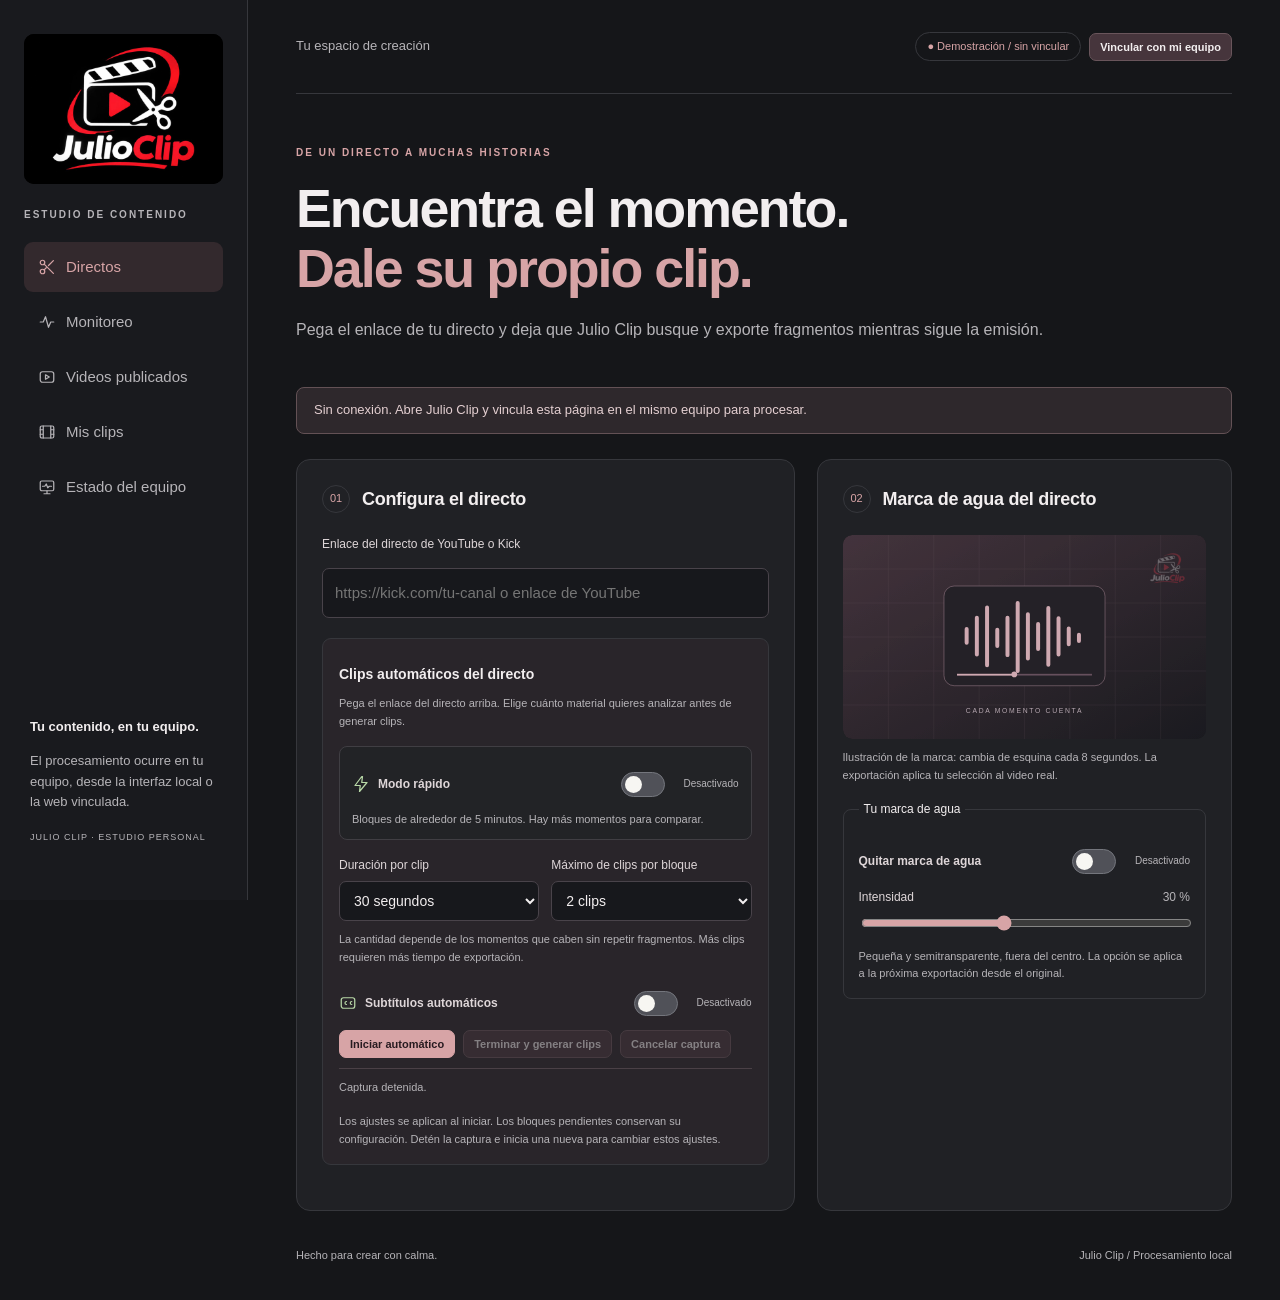
==== app/web/index.html @ f42c1d80 "Actualiza subtítulos animados, galería 9:16 y seguimiento estable · 2026.11.14" ====
<!doctype html>
<html lang="es"><head><meta charset="utf-8"><meta name="viewport" content="width=device-width,initial-scale=1"><title>Julio Clip · Tu directo, sus mejores momentos</title><link rel="icon" href="logo-julio.jpg" type="image/jpeg"><link rel="stylesheet" href="style.css"><script src="app.js" defer></script></head>
<body><aside><a class="brand" href="#estudio"><img src="logo-julio.jpg" width="166" height="148" alt="Julio Clip"></a><p class="eyebrow">ESTUDIO DE CONTENIDO</p><nav><a id="nav-estudio" class="active" aria-current="page" href="#estudio"><svg class="ui-icon" viewBox="0 0 24 24" aria-hidden="true" focusable="false"><circle cx="6" cy="6" r="3"/><circle cx="6" cy="18" r="3"/><path d="m8.2 8.2 12.3 12.3M14 10l6.5-6.5M8.2 15.8 11 13"/></svg>Directos</a>
<a id="nav-monitoreo" href="#monitoreo"><svg class="ui-icon" viewBox="0 0 24 24" aria-hidden="true" focusable="false"><path d="M3 12h4l3-7 4 14 3-7h4"/></svg>Monitoreo</a>
<a id="nav-publicados" href="#publicados"><svg class="ui-icon" viewBox="0 0 24 24" aria-hidden="true" focusable="false"><rect x="3" y="5" width="18" height="14" rx="3"/><path d="m10 9 5 3-5 3Z"/></svg>Videos publicados</a>
<a id="nav-resultados" href="#resultados"><svg class="ui-icon" viewBox="0 0 24 24" aria-hidden="true" focusable="false"><rect x="3" y="4" width="18" height="16" rx="2"/><path d="M7 4v16M17 4v16M3 9h4m10 0h4M3 15h4m10 0h4"/></svg>Mis clips</a><a id="nav-diagnostico" href="#diagnostico"><svg class="ui-icon" viewBox="0 0 24 24" aria-hidden="true" focusable="false"><rect x="3" y="4" width="18" height="13" rx="2"/><path d="M8 21h8m-4-4v4M6 11h3l2-3 2 5 2-2h3"/></svg>Estado del equipo</a></nav><div class="aside-note"><b>Tu contenido, en tu equipo.</b><p>El procesamiento ocurre en tu equipo, desde la interfaz local o la web vinculada.</p><small id="edition-label">JULIO CLIP · ESTUDIO PERSONAL</small></div></aside>
<main id="estudio"><header><span>Tu espacio de creación</span><div class="connection-actions"><span id="license-badge" class="badge" hidden></span><span id="connection" class="badge">Comprobando modo…</span><button id="link">Vincular con mi equipo</button><button id="unlink" hidden>Desconectar</button></div></header>
<p id="license-renewal" class="notice" hidden><span id="license-renewal-text"></span> <a id="license-reminder-link" target="_blank" rel="noopener noreferrer">Renovar por WhatsApp</a></p>
<section id="license-panel" class="panel" aria-labelledby="license-heading" hidden>
  <h2 id="license-heading">Licencia de Julio Clip</h2>
  <p id="license-message"></p>
  <a id="license-whatsapp" class="download" target="_blank" rel="noopener noreferrer" hidden>Renovar por WhatsApp</a>
  <p id="license-price" class="hint"></p>
  <form id="license-form">
    <label for="license-code">Código de activación<input id="license-code" type="text" maxlength="64" required autocomplete="off" spellcheck="false"></label>
    <button id="license-activate" class="primary" type="submit">Activar licencia</button>
    <p id="license-feedback" class="hint" role="status"></p>
  </form>
</section>
<section id="live-intro" class="intro"><p class="eyebrow">DE UN DIRECTO A MUCHAS HISTORIAS</p><h1>Encuentra el momento.<br><em>Dale su propio clip.</em></h1><p>Pega el enlace de tu directo y deja que Julio Clip busque y exporte fragmentos mientras sigue la emisión.</p></section>
<section id="publicados" class="intro published-intro" hidden>
  <p class="eyebrow">YOUTUBE · TIKTOK</p>
  <h1>Recorta un video <em>ya publicado.</em></h1>
  <p>Importa un video, analiza su imagen y sonido y exporta el momento que elijas.</p>
</section>
<div id="notice" class="notice" role="status">Comprobando el entorno…</div>
<p id="public-limits" class="notice" hidden>Edición pública · Hasta dos clips de 30 segundos por cada 24 horas. La marca de agua se puede usar en uno de ellos.</p>
<section id="monitoreo" class="monitor" hidden>
  <div class="monitor-header">
    <div><p class="eyebrow">SEGUIMIENTO DEL DIRECTO</p><h1>Monitoreo en tiempo real</h1>
    <p id="monitor-state" class="hint" role="status">Inicia un directo para ver el progreso de la sesión.</p></div>
    <div class="connection-actions"><a class="download" href="#resultados">Ver Mis clips</a><button id="monitor-finish" class="primary" disabled>Terminar y generar clips</button><button id="monitor-stop" disabled>Cancelar captura</button></div>
  </div>
  <section id="monitor-preview" class="panel" aria-labelledby="monitor-preview-heading" hidden>
    <h2 id="monitor-preview-heading">Vista del directo</h2>
    <div id="monitor-player"></div>
    <p class="hint">El reproductor de YouTube sigue la señal pública. Su retraso puede diferir del de la captura. <a id="monitor-youtube" target="_blank" rel="noopener noreferrer">Abrir en YouTube</a></p>
  </section>
  <div class="monitor-stages" aria-label="Etapas del directo">
    <div id="stage-recording" class="stage"><span>01</span><div><h3>Grabando</h3><p id="stage-recording-detail">En espera</p></div></div>
    <div id="stage-transcribing" class="stage"><span>02</span><div><h3>Transcribiendo</h3><p id="stage-transcribing-detail">En espera</p></div></div>
    <div id="stage-searching" class="stage"><span>03</span><div><h3>Buscando momentos destacados</h3><p id="stage-searching-detail">En espera</p></div></div>
    <div id="stage-exporting" class="stage"><span>04</span><div><h3>Creando clips</h3><p id="stage-exporting-detail">En espera</p></div></div>
  </div>
  <dl class="monitor-metrics">
    <div><dt>Tiempo total grabado</dt><dd id="metric-recorded">00:00:00</dd></div>
    <div><dt>Fragmentos revisados</dt><dd id="metric-reviewed">0</dd></div>
    <div><dt>Momentos destacados</dt><dd id="metric-highlights">0</dd></div>
    <div><dt>Candidatos descartados</dt><dd id="metric-rejected">0</dd></div>
    <div><dt>Clips generados</dt><dd id="metric-generated">0</dd></div>
    <div><dt>Clips en cola</dt><dd id="metric-queued">0</dd></div>
  </dl>
  <div class="panel monitor-decisions"><h2>Clips listos de esta sesión</h2><ul id="monitor-clips"><li>Aún no hay clips listos.</li></ul></div>
  <div class="panel monitor-decisions"><h2>Decisiones recientes</h2><p class="hint">El interés se estima a partir de imagen, audio y narración. El contador agrupa candidatos parecidos del mismo bloque.</p><ul id="monitor-rejections"><li>Aquí aparecerán los motivos de descarte.</li></ul></div>
</section>
<div id="creation-view">
<section class="workspace">
<div id="live-workspace" class="panel">
  <div class="section-title"><span class="step">01</span><h2>Configura el directo</h2></div>
  <label for="youtube" id="live-url-label">Enlace del directo de YouTube o Kick</label>
  <input id="youtube" type="url" placeholder="https://kick.com/tu-canal o enlace de YouTube">
<section class="live-controls" aria-labelledby="live-title">
  <h3 id="live-title">Clips automáticos del directo</h3>
  <p class="hint">Pega el enlace del directo arriba. Elige cuánto material quieres analizar antes de generar clips.</p>
  <div class="capture-mode">
    <label class="toggle-option" for="live-fast"><span class="toggle-label"><svg class="ui-icon" viewBox="0 0 24 24" aria-hidden="true" focusable="false"><path d="m13 2-9 12h7l-1 8 10-12h-7l1-8Z"/></svg>Modo rápido</span><input id="live-fast" type="checkbox" role="switch" aria-describedby="live-mode-hint"><span class="toggle-track" aria-hidden="true"></span><span class="toggle-state" aria-hidden="true"><span class="toggle-on">Activado</span><span class="toggle-off">Desactivado</span></span></label>
    <p id="live-mode-hint" class="hint">Bloques de alrededor de 5 minutos. Hay más momentos para comparar.</p>
  </div>
  <div class="live-settings">
    <label for="clip-duration">Duración por clip
      <select id="clip-duration">
        <option value="20">20 segundos</option>
        <option value="30" selected>30 segundos</option>
        <option value="40">40 segundos</option>
        <option value="50">50 segundos</option>
        <option value="60">1 minuto</option>
      </select>
    </label>
    <label for="clips-per-block">Máximo de clips por bloque
      <select id="clips-per-block">
        <option value="1">1 clip</option>
        <option value="2" selected>2 clips</option>
        <option value="3">3 clips</option>
        <option value="4">4 clips</option>
        <option value="5">5 clips</option>
        <option value="6">6 clips</option>
        <option value="7">7 clips</option>
        <option value="8">8 clips</option>
        <option value="9">9 clips</option>
        <option value="10">10 clips</option>
      </select>
    </label>
  </div>
  <p class="hint">La cantidad depende de los momentos que caben sin repetir fragmentos. Más clips requieren más tiempo de exportación.</p>
  <label id="live-profile-wrap" for="live-profile" hidden>Qué momentos buscar
    <select id="live-profile"><option value="auto">Automático</option><option value="sports">Deportes / béisbol</option><option value="conversation">Conversación</option></select>
    <span class="hint">En Deportes / béisbol se prioriza la acción en el campo y se transcribe alrededor de las posibles jugadas.</span>
  </label>
  <label id="live-format-wrap" for="live-format" hidden>Formato del clip
    <select id="live-format"><option value="original">Original</option><option value="vertical">Vertical 9:16</option><option value="square">Cuadrado 1:1</option></select>
  </label>
  <section id="kick-settings" class="kick-settings" hidden>
    <label class="toggle-option" for="kick-split"><span class="toggle-label">Pantalla dividida · Kick</span><input id="kick-split" type="checkbox" role="switch"><span class="toggle-track" aria-hidden="true"></span><span class="toggle-state" aria-hidden="true"><span class="toggle-on">Activada</span><span class="toggle-off">Desactivada</span></span></label>
    <div id="kick-crop-settings" hidden>
      <p class="hint">Salida vertical. Cámara arriba y gameplay abajo. Ajusta las dos zonas al tamaño del vídeo.</p>
      <div class="connection-actions">
        <button id="kick-preview">Ver fotograma del directo</button>
        <label for="kick-region">Zona que estás ajustando
          <select id="kick-region"><option value="camera">Cámara · arriba</option><option value="game">Gameplay · abajo</option></select>
        </label>
      </div>
      <p id="kick-preview-status" class="hint" role="status">La cámara empieza en la esquina inferior derecha. El recorte de gameplay evita esa zona y puedes ajustarlo.</p>
      <div id="kick-frame" class="kick-frame" hidden>
        <img id="kick-image" alt="Fotograma del directo. Puedes arrastrar sobre él para encuadrar una zona.">
        <div id="kick-camera-box" class="kick-box kick-camera-box" aria-hidden="true">Cámara</div>
        <div id="kick-game-box" class="kick-box kick-game-box" aria-hidden="true">Gameplay</div>
      </div>
      <div class="kick-coordinates">
        <label for="kick-x">Desde izquierda (%)<input id="kick-x" type="number" min="0" max="95" step="1" value="72"></label>
        <label for="kick-y">Desde arriba (%)<input id="kick-y" type="number" min="0" max="95" step="1" value="68"></label>
        <label for="kick-w">Ancho (%)<input id="kick-w" type="number" min="5" max="100" step="1" value="28"></label>
        <label for="kick-h">Alto (%)<input id="kick-h" type="number" min="5" max="100" step="1" value="32"></label>
      </div>
    </div>
  </section>
  <label class="toggle-option" for="live-subtitles"><span class="toggle-label"><svg class="ui-icon" viewBox="0 0 24 24" aria-hidden="true" focusable="false"><rect x="3" y="5" width="18" height="14" rx="3"/><path d="M10 10a2 2 0 1 0 0 4m7-4a2 2 0 1 0 0 4"/></svg>Subtítulos automáticos</span><input id="live-subtitles" type="checkbox" role="switch"><span class="toggle-track" aria-hidden="true"></span><span class="toggle-state" aria-hidden="true"><span class="toggle-on">Activado</span><span class="toggle-off">Desactivado</span></span></label>
  <label id="live-burn-wrap" class="check-row" hidden><input id="live-burn" type="checkbox" checked> Dejar subtítulos visibles en el MP4</label>
  <div class="connection-actions"><button id="live-start" class="primary">Iniciar automático</button><button id="live-finish" disabled>Terminar y generar clips</button><button id="live-stop" disabled>Cancelar captura</button></div>
  <p id="live-state" aria-live="polite" class="hint">Captura detenida.</p><p id="live-activity" class="hint" hidden></p>
  <p class="hint">Los ajustes se aplican al iniciar. Los bloques pendientes conservan su configuración. Detén la captura e inicia una nueva para cambiar estos ajustes.</p>
</section></div>
<div id="published-workspace" class="panel" hidden>
  <div class="section-title"><span class="step">01</span><h2>Importa un video</h2></div>
  <label for="published-url">Enlace de YouTube o TikTok</label>
  <div class="url-row"><input id="published-url" type="url" placeholder="Pega el enlace del video"><button id="load">Importar video</button></div>
  <p class="hint">Videos individuales accesibles de hasta 2 GB. También puedes importar un directo de YouTube que ya terminó.</p>
  <label id="published-profile-wrap" for="published-profile" hidden>Qué momentos buscar
    <select id="published-profile"><option value="auto">Automático</option><option value="sports">Deportes / béisbol</option><option value="conversation">Conversación</option></select>
  </label>
  <label id="published-format-wrap" for="published-format" hidden>Formato del clip al exportar
    <select id="published-format"><option value="original">Original</option><option value="vertical">Vertical 9:16</option><option value="square">Cuadrado 1:1</option></select>
    <span class="hint">Vertical y cuadrado conservan el plano completo, salvo si activas el seguimiento.</span>
  </label>
  <div class="divider"><span>o desde tu computadora</span></div><label class="file-zone" for="video"><span class="upload-icon"><svg class="ui-icon" viewBox="0 0 24 24" aria-hidden="true" focusable="false"><path d="M12 16V4m-4 4 4-4 4 4M4 16v4h16v-4"/></svg></span><strong>Seleccionar un video</strong><span>MP4, MOV o MKV · máximo 2 GB</span><input id="video" type="file" accept="video/*,.mkv"></label><p id="filename" class="source-summary">Todavía no has importado un video.</p>
  <div class="job-panel">
    <h3>Progreso del video publicado</h3>
    <p id="published-status" class="hint" role="status">Esperando actividad del equipo.</p>
    <progress id="published-progress" aria-label="Progreso de la etapa actual" max="100" hidden></progress>
    <p id="published-eta" class="hint" hidden></p>
    <button id="published-cancel" hidden>Cancelar operación</button>
  </div>
  <div class="connection-actions"><button id="clear-source">Retirar copia importada</button><button id="analyze" class="primary">Buscar momentos destacados</button></div>
  <p class="hint">Puedes trabajar con un video publicado mientras se graba el directo.</p>
</div>
<div class="panel preview"><div class="section-title"><span class="step">02</span><h2 id="options-title">Marca de agua del directo</h2></div><div class="watermark-demo" aria-label="Ilustración del recorrido de la marca de agua, no es una previsualización del video"><img class="poster" src="poster.svg" alt="Ilustración de una línea de tiempo de video"><span id="design-title-preview" class="style-title" hidden></span><img class="moving-mark" src="logo-julio.jpg" alt=""></div><p class="hint">Ilustración de la marca: cambia de esquina cada 8 segundos. La exportación aplica tu selección al video real.</p><div id="published-times" hidden><p class="hint">Introduce los tiempos en segundos desde el inicio del video.</p><div class="times"><label for="start">Inicio (segundos)<input id="start" type="number" min="0" step="0.1" value="0"></label><label for="end">Final (segundos)<input id="end" type="number" min="0.1" step="0.1" value="30"></label></div></div><fieldset class="watermark-options"><legend>Tu marca de agua</legend><label class="toggle-option" for="remove-watermark"><span class="toggle-label">Quitar marca de agua</span><input id="remove-watermark" type="checkbox" role="switch"><span class="toggle-track" aria-hidden="true"></span><span class="toggle-state" aria-hidden="true"><span class="toggle-on">Activado</span><span class="toggle-off">Desactivado</span></span></label><label for="watermark-opacity">Intensidad <output id="opacity-value">30 %</output><input id="watermark-opacity" type="range" min="15" max="50" step="5" value="30"></label><p class="hint">Pequeña y semitransparente, fuera del centro. La opción se aplica a la próxima exportación desde el original.</p></fieldset>
<details id="design-options" class="export-options" hidden>
  <summary>Encuadre y título</summary>
  <label id="design-face-wrap" class="toggle-option face-option" for="design-face" hidden><span class="toggle-label"><svg class="ui-icon" viewBox="0 0 24 24" aria-hidden="true"><path d="M8 3H3v5m13-5h5v5M3 16v5h5m13-5v5h-5"/><circle cx="12" cy="11" r="4"/><path d="M8 17q4-3 8 0"/></svg>Seguir la cara</span><input id="design-face" type="checkbox" role="switch" aria-describedby="design-face-hint"><span class="toggle-track" aria-hidden="true"></span><span class="toggle-state" aria-hidden="true"><span class="toggle-on">Activado</span><span class="toggle-off">Desactivado</span></span></label>
  <p id="design-face-hint" class="hint" hidden>Para Shorts y TikTok. El encuadre sigue a la cara en formato vertical.</p>
  <fieldset id="design-title-tools" class="title-tools" hidden>
    <legend>Título en el video</legend>
    <label for="design-title">Texto<input id="design-title" type="text" maxlength="64" placeholder="Escribe tu título"></label>
    <div class="title-grid">
      <label for="design-color">Color<input id="design-color" type="color" value="#ffffff"></label>
      <label for="design-position">Posición<select id="design-position"><option value="top">Arriba</option><option value="center">Centro</option><option value="bottom">Abajo</option></select></label>
      <label for="design-size">Tamaño<select id="design-size"><option value="small">Pequeño</option><option value="medium" selected>Mediano</option><option value="large">Grande</option></select></label>
      <label for="design-style">Fondo<select id="design-style"><option value="plate">Caja oscura</option><option value="outline">Contorno</option></select></label>
      <label for="design-duration">En pantalla<select id="design-duration"><option value="intro">Primeros 3 s</option><option value="full">Todo el clip</option></select></label>
    </div>
  </fieldset>
</details>
<fieldset id="caption-tools" class="title-tools" hidden>
  <legend>Estilo de subtítulos</legend>
  <div id="caption-catalog" class="caption-catalog" role="group" aria-label="Estilos de subtítulos"></div>
  <div id="caption-demo" class="caption-demo" aria-label="Ejemplo de estilo"></div>
  <p class="hint">Ejemplo visual. La exportación usa los tiempos de la voz; si faltan tiempos por palabra, los estima dentro de cada frase.</p>
  <div class="title-grid">
    <label for="caption-color">Color<input id="caption-color" type="color" value="#ffffff"></label>
    <label for="caption-size">Tamaño<select id="caption-size"><option value="small">Pequeño</option><option value="medium" selected>Mediano</option><option value="large">Grande</option></select></label>
    <label for="caption-position">Posición<select id="caption-position"><option value="bottom">Abajo</option><option value="center">Centro</option><option value="top">Arriba</option></select></label>
    <label for="caption-accent">Resaltado<input id="caption-accent" type="color" value="#a8e986"></label>
    <label for="caption-font">Tipografía<select id="caption-font"><option value="barlow">Condensada</option><option value="sans">Arial</option><option value="serif">Georgia</option></select></label>
    <label for="caption-outline">Contorno<select id="caption-outline"><option value="0">Sin contorno</option><option value="2" selected>Normal</option><option value="4">Grueso</option></select></label>
    <label for="caption-shadow">Sombra<select id="caption-shadow"><option value="0">Sin sombra</option><option value="1" selected>Suave</option><option value="3">Marcada</option></select></label>
  </div>
  <label class="check-row"><input id="caption-animations" type="checkbox" checked> Animaciones y resaltado de palabras</label>
</fieldset>
<div id="published-export" hidden><label class="toggle-option" for="export-subtitles"><span class="toggle-label"><svg class="ui-icon" viewBox="0 0 24 24" aria-hidden="true" focusable="false"><rect x="3" y="5" width="18" height="14" rx="3"/><path d="M10 10a2 2 0 1 0 0 4m7-4a2 2 0 1 0 0 4"/></svg>Subtítulos automáticos</span><input id="export-subtitles" type="checkbox" role="switch"><span class="toggle-track" aria-hidden="true"></span><span class="toggle-state" aria-hidden="true"><span class="toggle-on">Activado</span><span class="toggle-off">Desactivado</span></span></label><label id="export-burn-wrap" class="check-row" hidden><input id="export-burn" type="checkbox" checked> Dejar subtítulos visibles en el MP4</label><button id="export" class="primary wide">Exportar clip MP4 →</button><p class="hint">Hasta 1 minuto por clip. Elige Original para mantener la proporción del vídeo.</p></div></div></section>
<section id="published-suggestions" class="panel suggestions" hidden><div class="section-title"><span class="step">03</span><h2>Momentos sugeridos</h2></div><div id="suggestions" class="empty">Importa un video y busca momentos destacados.</div></section></div>
<section id="resultados" class="panel" hidden><div class="section-title"><h2>Tus clips</h2><span class="badge">MP4 · H.264</span></div><div id="clips" class="empty">Los clips exportados aparecerán aquí para descargarlos.</div>
<div id="clip-editor" class="clip-editor" aria-labelledby="editor-heading" hidden>
  <div class="editor-header">
    <div><h3 id="editor-heading" tabindex="-1">Editor de clips</h3><p id="editor-name" class="hint"></p></div>
    <button id="editor-close">Cerrar</button>
  </div>
  <div class="editor-layout">
    <div class="editor-player">
      <div class="editor-screen"><video id="editor-video" controls playsinline preload="metadata" aria-label="Vista previa del clip original"></video><span id="editor-title-preview" class="style-title" hidden></span></div>
      <p class="hint">Mueve el reproductor a donde quieras marcar un corte. Los tiempos corresponden al clip original.</p>
    </div>
    <fieldset id="editor-fields" class="editor-fields" aria-label="Tiempos de edición" disabled>
      <div class="editor-times">
        <div><label for="editor-start">Conservar desde (s)<input id="editor-start" type="number" min="0" step="0.001"></label><button id="editor-start-now">Usar posición actual</button></div>
        <div><label for="editor-end">Conservar hasta (s)<input id="editor-end" type="number" min="0" step="0.001"></label><button id="editor-end-now">Usar posición actual</button></div>
      </div>
      <div id="editor-cuts"></div>
      <p class="hint">Añade un tramo para quitar una parte de la selección. Puedes quitar hasta ocho tramos.</p>
      <button id="editor-add-cut">+ Añadir tramo para quitar</button>
      <fieldset id="editor-design" class="title-tools" hidden>
        <legend>Encuadre y título de la copia</legend>
        <label for="editor-format">Formato<select id="editor-format"><option value="original">Original</option><option value="vertical">Vertical 9:16</option><option value="square">Cuadrado 1:1</option></select></label>
        <label id="editor-face-wrap" class="toggle-option face-option" for="editor-face" hidden><span class="toggle-label">Seguir la cara</span><input id="editor-face" type="checkbox" role="switch"><span class="toggle-track" aria-hidden="true"></span><span class="toggle-state" aria-hidden="true"><span class="toggle-on">Activado</span><span class="toggle-off">Desactivado</span></span></label>
        <div id="editor-title-tools" hidden>
          <label for="editor-title">Título nuevo en el video<input id="editor-title" type="text" maxlength="64" placeholder="Escribe tu título"></label>
          <div class="title-grid">
            <label for="editor-color">Color<input id="editor-color" type="color" value="#ffffff"></label>
            <label for="editor-position">Posición<select id="editor-position"><option value="top">Arriba</option><option value="center">Centro</option><option value="bottom">Abajo</option></select></label>
            <label for="editor-size">Tamaño<select id="editor-size"><option value="small">Pequeño</option><option value="medium" selected>Mediano</option><option value="large">Grande</option></select></label>
            <label for="editor-style">Fondo<select id="editor-style"><option value="plate">Caja oscura</option><option value="outline">Contorno</option></select></label>
            <label for="editor-duration">En pantalla<select id="editor-duration"><option value="intro">Primeros 3 s</option><option value="full">Todo el clip</option></select></label>
          </div>
        </div>
      </fieldset>
      <label class="toggle-option" for="editor-subtitles"><span class="toggle-label"><svg class="ui-icon" viewBox="0 0 24 24" aria-hidden="true" focusable="false"><rect x="3" y="5" width="18" height="14" rx="3"/><path d="M10 10a2 2 0 1 0 0 4m7-4a2 2 0 1 0 0 4"/></svg>Subtítulos en la copia</span><input id="editor-subtitles" type="checkbox" role="switch"><span class="toggle-track" aria-hidden="true"></span><span class="toggle-state" aria-hidden="true"><span class="toggle-on">Activado</span><span class="toggle-off">Desactivado</span></span></label>
      <label id="editor-burn-wrap" class="check-row" hidden><input id="editor-burn" type="checkbox" checked> Dejar subtítulos visibles en el MP4</label>
      <fieldset id="edit-caption-tools" class="title-tools" hidden>
        <legend>Estilo de subtítulos</legend>
        <div id="edit-caption-catalog" class="caption-catalog" role="group" aria-label="Estilos de subtítulos en la copia"></div>
        <div id="edit-caption-demo" class="caption-demo" aria-label="Ejemplo de estilo"></div>
        <p class="hint">Ejemplo visual. Los cambios se aplican al guardar la copia MP4.</p>
        <div class="title-grid">
          <label for="edit-caption-color">Color<input id="edit-caption-color" type="color" value="#ffffff"></label>
          <label for="edit-caption-size">Tamaño<select id="edit-caption-size"><option value="small">Pequeño</option><option value="medium" selected>Mediano</option><option value="large">Grande</option></select></label>
          <label for="edit-caption-position">Posición<select id="edit-caption-position"><option value="bottom">Abajo</option><option value="center">Centro</option><option value="top">Arriba</option></select></label>
          <label for="edit-caption-accent">Resaltado<input id="edit-caption-accent" type="color" value="#a8e986"></label>
          <label for="edit-caption-font">Tipografía<select id="edit-caption-font"><option value="barlow">Condensada</option><option value="sans">Arial</option><option value="serif">Georgia</option></select></label>
          <label for="edit-caption-outline">Contorno<select id="edit-caption-outline"><option value="0">Sin contorno</option><option value="2" selected>Normal</option><option value="4">Grueso</option></select></label>
          <label for="edit-caption-shadow">Sombra<select id="edit-caption-shadow"><option value="0">Sin sombra</option><option value="1" selected>Suave</option><option value="3">Marcada</option></select></label>
        </div>
        <label class="check-row"><input id="edit-caption-animations" type="checkbox" checked> Animaciones y resaltado de palabras</label>
      </fieldset>
      <details id="caption-corrections-wrap" hidden><summary>Corregir palabras</summary><p class="hint">Los tiempos de cada frase se conservan. Si cambias el número de palabras, su reparto dentro de la frase se estima de nuevo. Vacía una frase para omitirla en la copia.</p><div id="caption-corrections" class="caption-corrections"></div></details>
      <p id="editor-captions-hint" class="hint">Si el clip tiene subtítulos, puedes verlos aquí. Si necesita generarlos, Julio Clip analizará el audio al guardar.</p>
      <output id="editor-length" class="editor-output"></output>
      <button id="editor-save" class="primary" disabled>Guardar copia MP4</button>
      <p class="hint">La copia admite hasta un minuto. El clip original se conserva en la biblioteca.</p>
    </fieldset>
  </div>
  <p id="editor-status" role="status"></p>
  <button id="editor-copy" hidden>Abrir la copia</button>
</div>
</section>
<section id="library-storage" class="panel" hidden><h2>Espacio y papelera</h2><p id="storage-state" class="hint">El diagnóstico requiere conexión.</p><div class="times"><label for="quota">Límite de archivos (GB)<input id="quota" type="number" min="2" max="1000" value="10"></label><label for="max-clips">Clips activos máximos<input id="max-clips" type="number" min="1" max="500" value="50"></label></div><button id="save-storage">Guardar límites</button><p class="hint">Los clips antiguos pasan a la papelera al superar el máximo. La papelera también ocupa espacio. Al llegar al límite de GB o a la reserva de disco, se detiene la captura; no se borran clips a escondidas.</p><h3>Papelera recuperable</h3><div id="trash" class="empty">Sin datos de biblioteca.</div><div class="connection-actions"><button id="empty-trash">Vaciar papelera…</button><button id="clear-queue">Descartar bloques pendientes…</button></div></section><section id="diagnostico" class="panel" hidden><h2>Estado del equipo</h2><p id="status" aria-live="polite">Esperando diagnóstico.</p><div id="requirements" class="requirements"></div><p id="tools-state" class="hint" role="status">Comprobando las herramientas del equipo.</p><div class="connection-actions"><button id="refresh-tools">Volver a comprobar herramientas</button><button id="prepare-mac" hidden>Preparar herramientas para Mac</button></div><p id="diagnostic-help" class="hint">Mantén abierta la aplicación mientras procesas o capturas. Desde esta sección puedes comprobar las herramientas locales.</p></section><footer>Hecho para crear con calma. <span>Julio Clip / Procesamiento local</span></footer></main></body></html>
---- app/web/style.css ----
:root{color-scheme:dark;--bg:#151619;--panel:#202125;--line:#36373c;--muted:#b6b4b8;--lime:#d7a4a6;--ink:#f2eeef}*{box-sizing:border-box}html{scroll-behavior:smooth}body{margin:0;background:var(--bg);color:var(--ink);font:15px/1.6 -apple-system,BlinkMacSystemFont,"Segoe UI",sans-serif}aside{position:fixed;inset:0 auto 0 0;width:248px;border-right:1px solid var(--line);padding:34px 24px;display:flex;flex-direction:column;background:#191a1e}.brand{display:flex;align-items:center;gap:7px;color:var(--ink);font-size:20px;font-weight:850;letter-spacing:-1px;text-decoration:none}.brand span{font-weight:400;color:var(--lime)}.eyebrow{font-size:10px;letter-spacing:2px;font-weight:700;color:var(--lime)}aside>.eyebrow{color:var(--muted);margin:35px 0 14px}nav a{display:block;color:var(--muted);text-decoration:none;padding:13px 14px;margin:5px 0;border-radius:9px}nav a:hover,nav a.active{color:var(--lime);background:#33292d}.aside-note{margin-top:auto;padding:19px 6px;color:var(--muted);font-size:13px}.aside-note b{color:var(--ink)}.aside-note small{font-size:9px;letter-spacing:1px}main{margin-left:248px;padding:0 48px;max-width:1500px}header{height:94px;border-bottom:1px solid var(--line);display:flex;align-items:center;justify-content:space-between;color:var(--muted);font-size:13px}.badge{border:1px solid var(--line);padding:5px 11px;border-radius:30px;font-size:11px;color:var(--lime)}.intro{padding:41px 0 22px}.intro h1{font-size:clamp(32px,4.2vw,58px);line-height:1.12;letter-spacing:-2px;margin:17px 0 19px;font-weight:650}.intro em{font-style:normal;color:var(--lime)}.intro>p:last-child{color:var(--muted);font-size:16px}.notice{padding:12px 17px;border:1px solid #635155;border-radius:8px;background:#2e282c;color:#e4cfd1;font-size:13px;margin:6px 0 25px}.workspace{display:grid;grid-template-columns:1.2fr 1fr;gap:22px}.panel{background:var(--panel);border:1px solid var(--line);border-radius:14px;padding:25px;margin-bottom:22px}.section-title{display:flex;align-items:center;gap:12px;margin-bottom:21px}.section-title h2{margin:0}.section-title>.badge{margin-left:auto}h2{font-size:18px;font-weight:600;letter-spacing:-.3px}.step{font-size:11px;border:1px solid var(--line);border-radius:50%;width:28px;height:28px;display:grid;place-items:center;color:var(--lime)}label{display:block;font-size:12px;color:#ded6d8;margin-bottom:8px}input{background:#17181c;border:1px solid #49434a;border-radius:7px;padding:12px;color:var(--ink);font:inherit;min-width:0;width:100%;margin-top:6px}input:focus,button:focus,a:focus{outline:2px solid var(--lime);outline-offset:3px}.url-row{display:flex;gap:8px;align-items:end}.url-row input{font-size:12px}button,.download{border:1px solid #69555b;background:#46353c;border-radius:7px;color:var(--ink);padding:12px 16px;font:600 13px -apple-system,BlinkMacSystemFont,"Segoe UI",sans-serif;cursor:pointer;text-decoration:none}button:hover,.download:hover{filter:brightness(1.12)}button:disabled{opacity:.45;cursor:wait}.hint{font-size:11px;color:var(--muted);line-height:1.6;margin:10px 0 16px}.divider{display:flex;align-items:center;gap:12px;color:var(--muted);font-size:10px;margin:21px 0}.divider:before,.divider:after{content:"";height:1px;background:var(--line);flex:1}.file-zone{position:relative;min-height:143px;border:1px dashed #6c5c64;border-radius:9px;display:flex;flex-direction:column;align-items:center;justify-content:center;gap:4px;background:#29262b;cursor:pointer}.file-zone span:last-of-type{font-size:11px;color:var(--muted)}.upload-icon{font-size:27px;color:var(--lime);line-height:1.2}.file-zone input{position:absolute;inset:0;opacity:0;cursor:pointer}.file-zone:focus-within{outline:2px solid var(--lime)}.primary{background:var(--lime);color:#281b20;border-color:var(--lime)}.wide{width:100%}.poster{width:100%;border-radius:9px;background:#18191d;display:block;aspect-ratio:16/9}.times{display:flex;gap:16px;margin:20px 0}.times label{width:50%}.empty{color:var(--muted);font-size:13px;padding:16px 0}.requirements{display:flex;flex-wrap:wrap;gap:9px}.req{padding:7px 12px;border:1px solid var(--line);border-radius:6px;font-size:12px}.ok{color:var(--lime)}.missing{color:#e2b99b}.clip,.suggestion{display:flex;align-items:center;justify-content:space-between;gap:16px;padding:15px 0;border-top:1px solid var(--line)}.clip p,.suggestion p{margin:0;font-size:13px}.suggestion p{max-width:75%}footer{display:flex;justify-content:space-between;padding:14px 0 35px;font-size:11px;color:var(--muted)}@media(min-width:1450px){main{margin-right:auto}}@media(max-width:1100px){aside{width:200px;padding:28px 16px}main{margin-left:200px;padding:0 25px}.workspace{grid-template-columns:1fr}.intro h1{font-size:46px}}@media(max-width:650px){aside{position:static;width:100%;padding:17px;border-right:0;border-bottom:1px solid var(--line)}aside>.eyebrow,.aside-note{display:none}nav{display:flex;gap:5px;margin-top:12px}nav a{padding:8px;font-size:11px;margin:0}main{margin:0;padding:0 17px}header{height:66px;font-size:11px;gap:10px}.badge{font-size:10px}.intro{padding-top:25px}.intro h1{font-size:36px;letter-spacing:-1px}.intro>p:last-child{font-size:14px}.desktop{display:none}.panel{padding:19px}.workspace{gap:0}.clip,.suggestion{align-items:flex-start;flex-direction:column}.suggestion p{max-width:100%}footer{flex-direction:column;gap:9px}}

/* Identidad Julio Clip: fondos carbón y acentos rosa apagado. */
.brand{justify-content:center}.brand img{width:166px;height:148px;object-fit:contain}aside>.eyebrow{margin-top:23px}.watermark-demo{position:relative;overflow:hidden;border-radius:9px}.moving-mark{position:absolute;width:14%;height:19.2%;object-fit:contain;opacity:.30;right:3.5%;top:6.2%;animation:watermark-corners 32s steps(1,end) infinite;pointer-events:none}.watermark-demo.mark-hidden .moving-mark{display:none}@keyframes watermark-corners{0%,100%{left:auto;right:3.5%;top:6.2%;bottom:auto}25%{left:auto;right:3.5%;top:auto;bottom:6.2%}50%{left:3.5%;right:auto;top:auto;bottom:6.2%}75%{left:3.5%;right:auto;top:6.2%;bottom:auto}}.watermark-options{border:1px solid var(--line);border-radius:8px;padding:15px;margin:0 0 18px}.watermark-options legend{color:var(--ink);font-size:12px;padding:0 5px}.check-row{display:flex;align-items:center;gap:10px;font-size:13px;cursor:pointer}.check-row input{width:17px;height:17px;margin:0;accent-color:var(--lime)}input[type=range]{padding:0;accent-color:var(--lime)}output{float:right;color:var(--muted)}.watermark-options .hint{margin-bottom:0}@media(prefers-reduced-motion:reduce){.moving-mark{animation:none}html{scroll-behavior:auto}}@media(max-width:650px){.brand img{width:125px;height:112px}.brand{justify-content:flex-start}}

.brand{height:150px;overflow:hidden;border-radius:10px;background:#000}.brand img{width:210px;height:210px;max-width:none;object-fit:contain;transform:translateY(17px)}.moving-mark{mix-blend-mode:screen;width:14%;height:auto;object-fit:contain}@media(max-width:650px){.brand{height:112px;width:165px;justify-content:center}.brand img{width:165px;height:165px;transform:translateY(13px)}}
.bridge-body{max-width:700px;margin:40px auto;padding:20px}.bridge-body h1{font-size:25px}.origin-box{overflow-wrap:anywhere;border:1px solid var(--line);padding:15px;border-radius:8px;color:var(--lime)}.connection-actions{display:flex;align-items:center;flex-wrap:wrap;gap:8px}.connection-actions button{padding:7px 10px;font-size:11px}

.live-controls{margin:20px 0;padding:16px;border:1px solid var(--line);border-radius:9px;background:#29252a}h3{font-size:14px;font-weight:600;margin:8px 0}.live-controls .hint:last-child{margin-bottom:0}header{height:auto;min-height:94px;gap:15px;padding:18px 0}[hidden]{display:none!important}

.live-settings {
  display: grid;
  grid-template-columns: repeat(auto-fit, minmax(min(100%, 145px), 1fr));
  gap: 12px;
  margin: 12px 0 4px;
}
.live-settings label { margin: 0; }
.live-settings select {
  display: block;
  width: 100%;
  margin-top: 6px;
  padding: 10px;
  border: 1px solid #49434a;
  border-radius: 7px;
  background: #17181c;
  color: var(--ink);
  font: inherit;
  font-size: 14px;
}
.live-settings select:focus-visible { outline: 2px solid var(--lime); outline-offset: 3px; }
.live-settings select:disabled { opacity: .6; }
#live-state { padding-top: 10px; border-top: 1px solid #4a4046; }

.clip-editor {
  margin-top: 22px;
  padding: 20px;
  border: 1px solid #544650;
  border-radius: 10px;
  background: #29252a;
}
.editor-header { display: flex; align-items: start; justify-content: space-between; gap: 10px; }
.editor-header h3 { margin: 0; font-size: 17px; }
.editor-header p { margin: 4px 0 12px; overflow-wrap: anywhere; }
.editor-layout { display: grid; grid-template-columns: minmax(0, 1fr) minmax(0, 1fr); gap: 20px; }
.editor-player { min-width: 0; }
.editor-player video { display: block; width: auto; height: auto; max-width: 100%; max-height: 460px; margin-inline: auto; background: #141416; border-radius: 8px; }
.editor-fields { margin: 0; padding: 0; border: 0; min-width: 0; }
.editor-times, .editor-cut { display: grid; grid-template-columns: repeat(2, minmax(0, 1fr)); gap: 12px; }
.editor-cut { margin: 12px 0; padding: 12px 0; border-top: 1px solid #4a4046; }
.editor-cut > button { justify-self: start; grid-column: 1 / -1; }
.editor-times button, .editor-cut button { padding: 7px 10px; font-size: 11px; }
.editor-output { display: block; float: none; margin: 12px 0; font-size: 13px; }
.ui-icon {
  width: 18px;
  height: 18px;
  flex: 0 0 auto;
  fill: none;
  stroke: currentColor;
  stroke-width: 1.65;
  stroke-linecap: round;
  stroke-linejoin: round;
}
nav a { display: flex; align-items: center; gap: 10px; }
.upload-icon .ui-icon { width: 25px; height: 25px; }
.capture-mode {
  margin: 12px 0 16px;
  padding: 10px 12px;
  background: #222326;
  border: 1px solid #403e43;
  border-radius: 8px;
}
.capture-mode .hint { margin: 4px 0 2px; }
.toggle-option {
  position: relative;
  display: grid;
  grid-template-columns: minmax(0, 1fr) 44px 66px;
  align-items: center;
  gap: 8px;
  min-height: 42px;
  margin: 6px 0;
  cursor: pointer;
}
.toggle-label { display: flex; align-items: center; gap: 8px; font-weight: 600; }
.toggle-label .ui-icon { color: #b8d8a7; }
.toggle-option input {
  position: absolute;
  width: 1px;
  height: 1px;
  margin: 0;
  padding: 0;
  opacity: 0;
}
.toggle-track {
  position: relative;
  width: 44px;
  height: 25px;
  border-radius: 16px;
  border: 1px solid #74767d;
  background: #505158;
}
.toggle-track::after {
  content: '';
  position: absolute;
  top: 3px;
  left: 3px;
  width: 17px;
  height: 17px;
  border-radius: 50%;
  background: #f7f6f2;
  transition: transform .16s ease;
}
.toggle-state { color: var(--muted); font-size: 10px; text-align: right; }
.toggle-on { display: none; }
.toggle-option input:checked + .toggle-track { background: #618c47; border-color: #99c781; }
.toggle-option input:checked + .toggle-track::after { transform: translateX(19px); }
.toggle-option input:checked ~ .toggle-state .toggle-on { display: inline; color: #b8d8a7; }
.toggle-option input:checked ~ .toggle-state .toggle-off { display: none; }
.toggle-option input:focus-visible + .toggle-track { outline: 2px solid #cde8bc; outline-offset: 3px; }
.toggle-option input:disabled + .toggle-track { opacity: .55; cursor: default; }
.source-summary { margin: 12px 0 0; font-size: 13px; font-weight: 600; overflow-wrap: anywhere; }
.published-intro h1 { max-width: 740px; }
#clear-source { margin-bottom: 12px; }
@media (prefers-reduced-motion: reduce) { .toggle-track::after { transition: none; } }
@media (max-width: 650px) { nav { flex-wrap: wrap; } nav a { gap: 5px; } nav .ui-icon { width: 15px; height: 15px; } }
@media (max-width: 980px) { .editor-layout { grid-template-columns: 1fr; } }
@media (max-width: 430px) { .editor-times, .editor-cut { grid-template-columns: 1fr; } }
.public-edition .live-settings,
.public-edition label[for="live-subtitles"],
.public-edition .live-settings + .hint,
.public-edition label[for="watermark-opacity"] {display:none}
/* Propiedades de respaldo para el WebKit de High Sierra. */
aside{top:0;bottom:0;left:0}
.file-zone input{top:0;right:0;bottom:0;left:0}
.url-row{align-items:flex-end}
@supports not (font-size:clamp(32px,4.2vw,58px)){
  .intro h1{font-size:46px}
  @media(max-width:650px){.intro h1{font-size:36px}}
}
@supports not (grid-template-columns:minmax(min(100%,145px),1fr)){
  .live-settings{grid-template-columns:1fr 1fr}
}
.monitor-header{display:flex;align-items:center;justify-content:space-between;flex-wrap:wrap;margin:24px 0}
.monitor-header h1{font-size:34px;line-height:1.2;letter-spacing:-.7px;margin:6px 0}
.monitor-header .hint{font-size:13px;margin:8px 0}
.monitor-stages,.monitor-metrics{display:grid;grid-template-columns:repeat(2,minmax(0,1fr));grid-gap:12px;margin:0 0 20px}
.monitor-metrics{grid-template-columns:repeat(3,minmax(0,1fr))}
.stage,.monitor-metrics>div{border:1px solid var(--line);background:var(--panel);border-radius:10px;padding:15px}
.stage{display:flex;align-items:center}
.stage>span{display:block;flex:none;width:31px;padding:5px 0;margin-right:12px;text-align:center;border:1px solid var(--line);border-radius:50%;font-size:11px;color:var(--muted)}
.stage h3,.stage p{margin:0}
.stage p,.monitor-metrics dt{font-size:12px;color:var(--muted)}
.stage-active{border-color:#688557;background:#242d26}
.stage-active>span,.clip-ready{color:#c1dfa9;border-color:#829d72}
.monitor-metrics dd{font-size:24px;font-variant-numeric:tabular-nums;margin:2px 0 0}
.monitor-decisions ul{padding-left:19px;font-size:13px;color:var(--muted)}
.monitor-decisions li+li{margin-top:7px}
#monitor-clips button{margin-left:8px;padding:5px 8px}
.clip-card{justify-content:flex-start;align-items:flex-start}
.clip-thumbnail{width:158px;height:89px;object-fit:cover;border:1px solid var(--line);border-radius:8px}
.clip-details{min-width:0}
.clip-details h3{margin:0 0 4px;overflow-wrap:break-word}
.clip-details .connection-actions{margin-top:9px}
.clip-ready{font-size:11px}
@media(max-width:650px){
  .monitor-header h1{font-size:27px}
  .monitor-metrics{grid-template-columns:repeat(2,minmax(0,1fr))}
  .monitor-stages{grid-template-columns:1fr}
  .clip-thumbnail{width:100%;height:auto;max-height:185px}
}
.job-panel{margin:1rem 0;padding:1rem;border:1px solid var(--line);border-radius:14px}
.job-panel h3{margin:0 0 .35rem;font-size:1rem}
.job-panel progress{width:100%;height:.65rem;accent-color:#82c49b}
.job-panel .hint{margin:.35rem 0 .65rem}
.kick-settings{margin:1rem 0;padding:.8rem;border:1px solid var(--line);border-radius:12px}
.kick-frame{position:relative;margin:.75rem 0;background:#101115;overflow:hidden;touch-action:none;cursor:crosshair;user-select:none}
.kick-frame img{display:block;width:100%;height:auto;pointer-events:none}
.kick-box{position:absolute;border:2px solid #86dec3;color:#102822;background:#86dec323;font-weight:700;font-size:.72rem;text-shadow:0 0 5px #fff;pointer-events:none}
.kick-camera-box{z-index:2;border-color:#ffd18b;color:#4a2d10;background:#ffd18b23}
.kick-coordinates{display:grid;grid-template-columns:repeat(4,minmax(0,1fr));gap:.5rem}
@media(max-width:520px){.kick-coordinates{grid-template-columns:repeat(2,minmax(0,1fr))}}
.clip-thumbnail.portrait{object-fit:contain;background:#111215}
#monitor-player iframe{display:block;width:100%;aspect-ratio:16/9;min-height:200px;border:0;background:#101115;border-radius:8px}
#monitor-preview a,#license-renewal a{color:var(--lime)}
#license-panel{max-width:620px;margin-top:22px}
#license-panel .download{display:inline-block;margin:5px 0}
.license-blocked #live-intro,.license-blocked #publicados,.license-blocked #creation-view,
.license-blocked #monitoreo,.license-blocked #resultados,.license-blocked #library-storage,
.license-blocked #notice{display:none}

@font-face{
  font-family:"Barlow Condensed";
  src:url("title-font.ttf") format("truetype");
  font-weight:700;
  font-display:swap;
}
.export-options,.title-tools{min-width:0;margin:12px 0;padding:12px;border:1px solid var(--line);border-radius:8px}
.export-options summary{color:var(--ink);font-size:13px;font-weight:600;cursor:pointer}
.export-options summary:focus-visible{outline:2px solid var(--lime);outline-offset:3px}
.export-options .title-tools{margin-bottom:0}
.title-tools legend{font-size:12px;padding:0 5px}
.title-grid{display:grid;grid-template-columns:repeat(3,minmax(0,1fr));gap:8px}
.title-tools select,.title-tools input[type=color]{display:block;width:100%;min-height:36px;margin-top:6px;padding:5px 7px;border:1px solid var(--line);border-radius:7px;background:var(--bg);color:var(--ink);font:inherit}
.editor-screen{position:relative}
.style-title{
  position:absolute;z-index:1;left:50%;top:13%;transform:translateX(-50%);width:max-content;
  max-width:84%;padding:3px 8px;border-radius:4px;text-align:center;overflow-wrap:anywhere;
  color:white;background:#101014c9;font:700 20px/1.1 "Barlow Condensed","Segoe UI",sans-serif;
  pointer-events:none;
}
.style-title[data-position=center]{top:46%}
.style-title[data-position=bottom]{top:auto;bottom:20%}
.style-title[data-size=small]{font-size:15px}
.style-title[data-size=large]{font-size:25px}
.style-title[data-style=outline]{background:none;text-shadow:-1px -1px #000,1px 1px #000,0 2px 5px #000}
@media(max-width:430px){.title-grid{grid-template-columns:repeat(2,minmax(0,1fr))}}
/* Catálogo de subtítulos: conserva la identidad del estudio. */
.caption-catalog{display:grid;grid-template-columns:repeat(4,minmax(0,1fr));gap:8px;margin:10px 0}
.caption-card{display:flex;flex-direction:column;align-items:flex-start;gap:7px;min-width:0;padding:12px;background:#202126;border:1px solid #424047;text-align:left;border-radius:9px;transition:background .18s,border-color .18s}
.caption-card[aria-pressed=true]{background:#352c32;border-color:#ce9da8}.caption-card:focus-visible{outline:2px solid #b1d79a;outline-offset:2px}
.caption-card strong{font-size:12px}.caption-card small{font-size:10px;color:#b3acb2}.caption-icon{color:#d2acb5;font:bold 21px Georgia,serif}
.caption-card[data-theme=dynamic] small span:nth-child(2),.caption-card[data-theme=karaoke] small span:first-child{color:#a8e986}
.caption-card[data-theme=impact] small{text-transform:uppercase;font-weight:900;color:#f3d0da}
.caption-card[data-theme=minimal] small{font-weight:400;letter-spacing:.04em}
.caption-card[data-theme=word] small span:not(:first-child){opacity:.35}
.caption-card[data-theme=bounce] small span:nth-child(2){display:inline-block;transform:translateY(-2px)}
.caption-card[data-theme=zoom] small span:nth-child(2){display:inline-block;transform:scale(1.15)}
.caption-demo{height:150px;display:flex;justify-content:center;align-items:flex-end;flex-wrap:wrap;align-content:flex-end;padding:20px 12px;overflow:hidden;border-radius:9px;background:radial-gradient(ellipse at 40% 30%,#403940,#181b22);font-size:25px;font-weight:700;line-height:1.15;margin:10px 0}
.caption-demo[data-position=top]{align-content:flex-start}.caption-demo[data-position=center]{align-content:center}
.caption-demo[data-size=small]{font-size:20px}.caption-demo[data-size=large]{font-size:31px}.caption-demo span{white-space:pre;display:inline-block}
.caption-demo[data-animated=true][data-theme=dynamic] span,.caption-demo[data-animated=true][data-theme=karaoke] span{animation:caption-highlight 3.2s infinite}
.caption-demo[data-animated=true][data-theme=word] span{animation:caption-word 3.2s infinite}
.caption-demo[data-animated=true][data-theme=bounce] span{animation:caption-bounce 3.2s infinite}
.caption-demo[data-animated=true][data-theme=zoom] span{animation:caption-zoom 3.2s infinite}
.caption-demo[data-animated=true][data-theme=classic] span,.caption-demo[data-animated=true][data-theme=minimal] span{animation:caption-fade 3.2s infinite}
.caption-demo[data-theme=impact]{text-transform:uppercase}.caption-demo[data-animated=true][data-theme=impact] span{animation:caption-zoom 3.2s infinite}
.caption-corrections{max-height:250px;overflow:auto;padding:10px 0;display:grid;gap:9px}.caption-corrections input{width:100%}
@keyframes caption-highlight{0%,80%,100%{color:inherit}10%,35%{color:var(--caption-accent,#a8e986)}}
@keyframes caption-word{0%,24%,100%{opacity:0}3%,18%{opacity:1}}
@keyframes caption-bounce{0%,100%{opacity:0;transform:scale(.88)}5%{opacity:1;transform:scale(1.1)}12%,85%{opacity:1;transform:scale(1)}}
@keyframes caption-zoom{0%,100%{opacity:0;transform:scale(.9)}12%,85%{opacity:1;transform:scale(1.04)}}
@keyframes caption-fade{0%,100%{opacity:0}15%,85%{opacity:1}}
@media(max-width:1000px){.caption-catalog{grid-template-columns:repeat(2,minmax(0,1fr))}}
@media(prefers-reduced-motion:reduce){.caption-demo span{animation:none!important}.caption-card{transition:none}}
#clips.clip-gallery{display:grid;grid-template-columns:repeat(auto-fill,minmax(185px,1fr));gap:18px;align-items:start;padding:0}
#clips .clip-card{position:relative;display:flex;flex-direction:column;gap:0;border:1px solid var(--line);border-radius:12px;padding:0;background:#191a1e;overflow:hidden;min-width:0}
#clips .clip-thumbnail{display:block;width:100%;height:auto;max-height:none;aspect-ratio:9/16;object-fit:cover;background:#101115;border:0;border-radius:0}
#clips .clip-thumbnail[role=button]{cursor:pointer}#clips .clip-thumbnail:focus-visible{outline:3px solid #d7a4a6;outline-offset:-4px}
#clips .clip-details{padding:12px;width:100%}#clips .clip-details p{font-size:11px;line-height:1.5;margin-bottom:6px;color:var(--muted)}
#clips .clip-details .connection-actions{display:flex;flex-wrap:wrap;gap:6px;margin-top:12px}#clips .clip-details button{font-size:11px;padding:8px 10px}
.clip-title-accessible{position:absolute!important;width:1px;height:1px;overflow:hidden;clip:rect(0,0,0,0);white-space:nowrap}
@media(max-width:430px){#clips.clip-gallery{grid-template-columns:repeat(2,minmax(0,1fr));gap:10px}#clips .clip-details{padding:9px}#clips .clip-details .connection-actions{flex-direction:column;align-items:stretch}#clips .clip-details button{min-height:36px}}
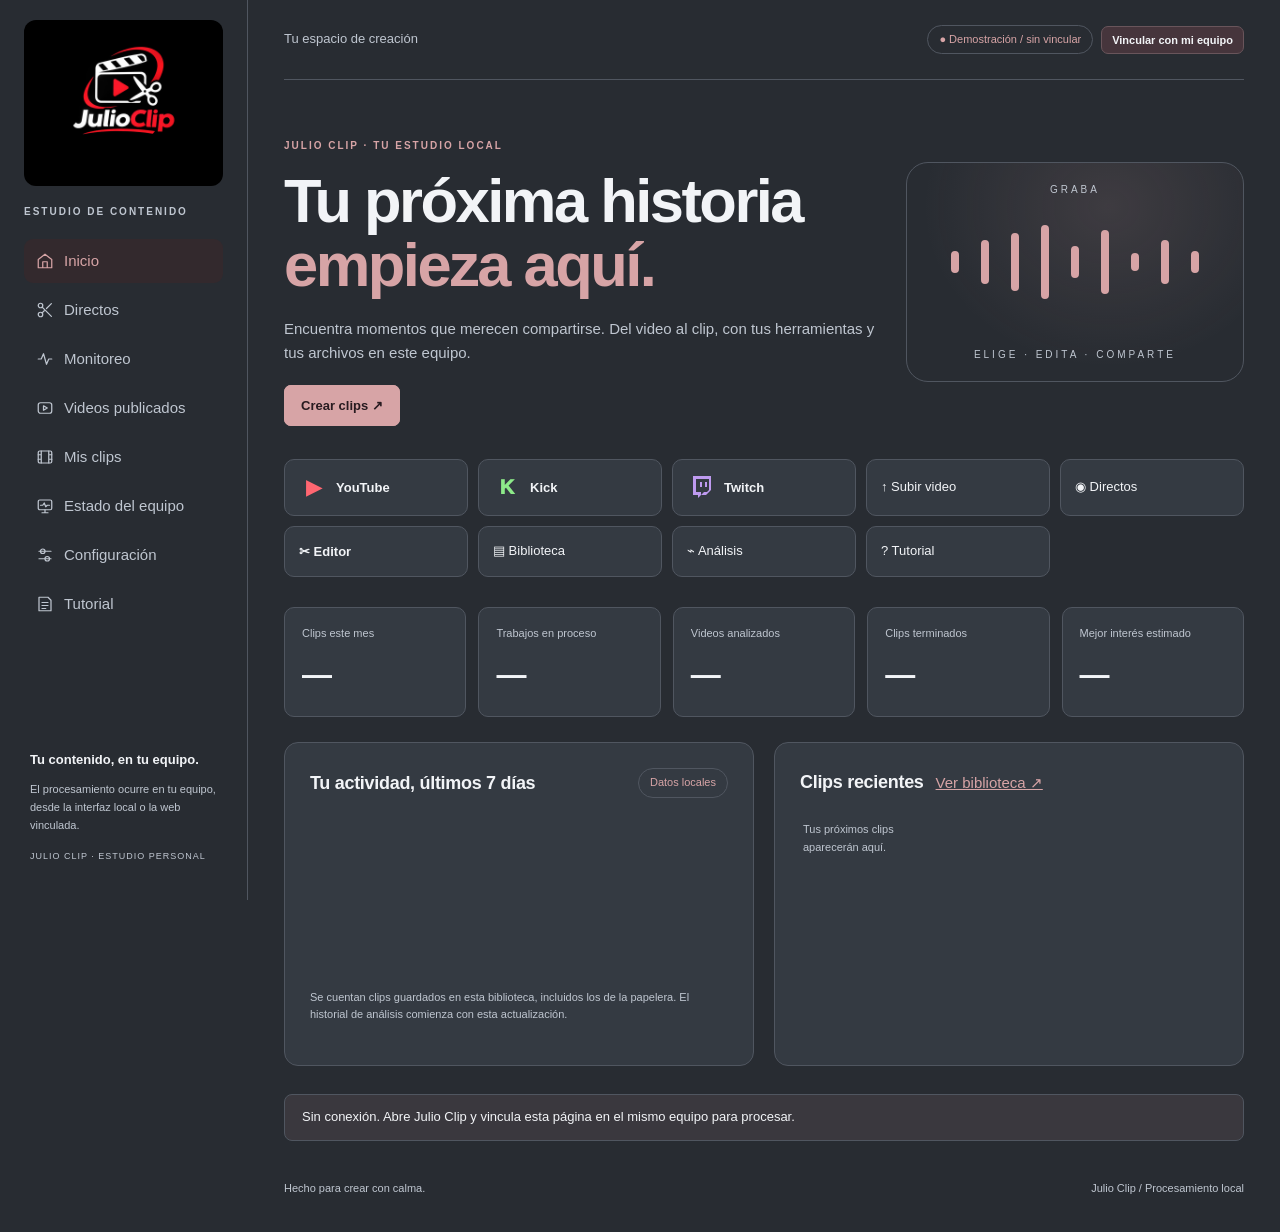
==== commit cb94ca22: "Julio Clip 2026.11.15: estudio local, proyectos, formatos y límites 50/180" ====
--- a/app/web/index.html
+++ b/app/web/index.html
@@ -1,253 +1,279 @@
-<!doctype html>
-<html lang="es"><head><meta charset="utf-8"><meta name="viewport" content="width=device-width,initial-scale=1"><title>Julio Clip · Tu directo, sus mejores momentos</title><link rel="icon" href="logo-julio.jpg" type="image/jpeg"><link rel="stylesheet" href="style.css"><script src="app.js" defer></script></head>
-<body><aside><a class="brand" href="#estudio"><img src="logo-julio.jpg" width="166" height="148" alt="Julio Clip"></a><p class="eyebrow">ESTUDIO DE CONTENIDO</p><nav><a id="nav-estudio" class="active" aria-current="page" href="#estudio"><svg class="ui-icon" viewBox="0 0 24 24" aria-hidden="true" focusable="false"><circle cx="6" cy="6" r="3"/><circle cx="6" cy="18" r="3"/><path d="m8.2 8.2 12.3 12.3M14 10l6.5-6.5M8.2 15.8 11 13"/></svg>Directos</a>
-<a id="nav-monitoreo" href="#monitoreo"><svg class="ui-icon" viewBox="0 0 24 24" aria-hidden="true" focusable="false"><path d="M3 12h4l3-7 4 14 3-7h4"/></svg>Monitoreo</a>
-<a id="nav-publicados" href="#publicados"><svg class="ui-icon" viewBox="0 0 24 24" aria-hidden="true" focusable="false"><rect x="3" y="5" width="18" height="14" rx="3"/><path d="m10 9 5 3-5 3Z"/></svg>Videos publicados</a>
-<a id="nav-resultados" href="#resultados"><svg class="ui-icon" viewBox="0 0 24 24" aria-hidden="true" focusable="false"><rect x="3" y="4" width="18" height="16" rx="2"/><path d="M7 4v16M17 4v16M3 9h4m10 0h4M3 15h4m10 0h4"/></svg>Mis clips</a><a id="nav-diagnostico" href="#diagnostico"><svg class="ui-icon" viewBox="0 0 24 24" aria-hidden="true" focusable="false"><rect x="3" y="4" width="18" height="13" rx="2"/><path d="M8 21h8m-4-4v4M6 11h3l2-3 2 5 2-2h3"/></svg>Estado del equipo</a></nav><div class="aside-note"><b>Tu contenido, en tu equipo.</b><p>El procesamiento ocurre en tu equipo, desde la interfaz local o la web vinculada.</p><small id="edition-label">JULIO CLIP · ESTUDIO PERSONAL</small></div></aside>
-<main id="estudio"><header><span>Tu espacio de creación</span><div class="connection-actions"><span id="license-badge" class="badge" hidden></span><span id="connection" class="badge">Comprobando modo…</span><button id="link">Vincular con mi equipo</button><button id="unlink" hidden>Desconectar</button></div></header>
-<p id="license-renewal" class="notice" hidden><span id="license-renewal-text"></span> <a id="license-reminder-link" target="_blank" rel="noopener noreferrer">Renovar por WhatsApp</a></p>
-<section id="license-panel" class="panel" aria-labelledby="license-heading" hidden>
-  <h2 id="license-heading">Licencia de Julio Clip</h2>
-  <p id="license-message"></p>
-  <a id="license-whatsapp" class="download" target="_blank" rel="noopener noreferrer" hidden>Renovar por WhatsApp</a>
-  <p id="license-price" class="hint"></p>
-  <form id="license-form">
-    <label for="license-code">Código de activación<input id="license-code" type="text" maxlength="64" required autocomplete="off" spellcheck="false"></label>
-    <button id="license-activate" class="primary" type="submit">Activar licencia</button>
-    <p id="license-feedback" class="hint" role="status"></p>
-  </form>
-</section>
-<section id="live-intro" class="intro"><p class="eyebrow">DE UN DIRECTO A MUCHAS HISTORIAS</p><h1>Encuentra el momento.<br><em>Dale su propio clip.</em></h1><p>Pega el enlace de tu directo y deja que Julio Clip busque y exporte fragmentos mientras sigue la emisión.</p></section>
-<section id="publicados" class="intro published-intro" hidden>
-  <p class="eyebrow">YOUTUBE · TIKTOK</p>
-  <h1>Recorta un video <em>ya publicado.</em></h1>
-  <p>Importa un video, analiza su imagen y sonido y exporta el momento que elijas.</p>
-</section>
-<div id="notice" class="notice" role="status">Comprobando el entorno…</div>
-<p id="public-limits" class="notice" hidden>Edición pública · Hasta dos clips de 30 segundos por cada 24 horas. La marca de agua se puede usar en uno de ellos.</p>
-<section id="monitoreo" class="monitor" hidden>
-  <div class="monitor-header">
-    <div><p class="eyebrow">SEGUIMIENTO DEL DIRECTO</p><h1>Monitoreo en tiempo real</h1>
-    <p id="monitor-state" class="hint" role="status">Inicia un directo para ver el progreso de la sesión.</p></div>
-    <div class="connection-actions"><a class="download" href="#resultados">Ver Mis clips</a><button id="monitor-finish" class="primary" disabled>Terminar y generar clips</button><button id="monitor-stop" disabled>Cancelar captura</button></div>
-  </div>
-  <section id="monitor-preview" class="panel" aria-labelledby="monitor-preview-heading" hidden>
-    <h2 id="monitor-preview-heading">Vista del directo</h2>
-    <div id="monitor-player"></div>
-    <p class="hint">El reproductor de YouTube sigue la señal pública. Su retraso puede diferir del de la captura. <a id="monitor-youtube" target="_blank" rel="noopener noreferrer">Abrir en YouTube</a></p>
-  </section>
-  <div class="monitor-stages" aria-label="Etapas del directo">
-    <div id="stage-recording" class="stage"><span>01</span><div><h3>Grabando</h3><p id="stage-recording-detail">En espera</p></div></div>
-    <div id="stage-transcribing" class="stage"><span>02</span><div><h3>Transcribiendo</h3><p id="stage-transcribing-detail">En espera</p></div></div>
-    <div id="stage-searching" class="stage"><span>03</span><div><h3>Buscando momentos destacados</h3><p id="stage-searching-detail">En espera</p></div></div>
-    <div id="stage-exporting" class="stage"><span>04</span><div><h3>Creando clips</h3><p id="stage-exporting-detail">En espera</p></div></div>
-  </div>
-  <dl class="monitor-metrics">
-    <div><dt>Tiempo total grabado</dt><dd id="metric-recorded">00:00:00</dd></div>
-    <div><dt>Fragmentos revisados</dt><dd id="metric-reviewed">0</dd></div>
-    <div><dt>Momentos destacados</dt><dd id="metric-highlights">0</dd></div>
-    <div><dt>Candidatos descartados</dt><dd id="metric-rejected">0</dd></div>
-    <div><dt>Clips generados</dt><dd id="metric-generated">0</dd></div>
-    <div><dt>Clips en cola</dt><dd id="metric-queued">0</dd></div>
-  </dl>
-  <div class="panel monitor-decisions"><h2>Clips listos de esta sesión</h2><ul id="monitor-clips"><li>Aún no hay clips listos.</li></ul></div>
-  <div class="panel monitor-decisions"><h2>Decisiones recientes</h2><p class="hint">El interés se estima a partir de imagen, audio y narración. El contador agrupa candidatos parecidos del mismo bloque.</p><ul id="monitor-rejections"><li>Aquí aparecerán los motivos de descarte.</li></ul></div>
-</section>
-<div id="creation-view">
-<section class="workspace">
-<div id="live-workspace" class="panel">
-  <div class="section-title"><span class="step">01</span><h2>Configura el directo</h2></div>
-  <label for="youtube" id="live-url-label">Enlace del directo de YouTube o Kick</label>
-  <input id="youtube" type="url" placeholder="https://kick.com/tu-canal o enlace de YouTube">
-<section class="live-controls" aria-labelledby="live-title">
-  <h3 id="live-title">Clips automáticos del directo</h3>
-  <p class="hint">Pega el enlace del directo arriba. Elige cuánto material quieres analizar antes de generar clips.</p>
-  <div class="capture-mode">
-    <label class="toggle-option" for="live-fast"><span class="toggle-label"><svg class="ui-icon" viewBox="0 0 24 24" aria-hidden="true" focusable="false"><path d="m13 2-9 12h7l-1 8 10-12h-7l1-8Z"/></svg>Modo rápido</span><input id="live-fast" type="checkbox" role="switch" aria-describedby="live-mode-hint"><span class="toggle-track" aria-hidden="true"></span><span class="toggle-state" aria-hidden="true"><span class="toggle-on">Activado</span><span class="toggle-off">Desactivado</span></span></label>
-    <p id="live-mode-hint" class="hint">Bloques de alrededor de 5 minutos. Hay más momentos para comparar.</p>
-  </div>
-  <div class="live-settings">
-    <label for="clip-duration">Duración por clip
-      <select id="clip-duration">
-        <option value="20">20 segundos</option>
-        <option value="30" selected>30 segundos</option>
-        <option value="40">40 segundos</option>
-        <option value="50">50 segundos</option>
-        <option value="60">1 minuto</option>
-      </select>
-    </label>
-    <label for="clips-per-block">Máximo de clips por bloque
-      <select id="clips-per-block">
-        <option value="1">1 clip</option>
-        <option value="2" selected>2 clips</option>
-        <option value="3">3 clips</option>
-        <option value="4">4 clips</option>
-        <option value="5">5 clips</option>
-        <option value="6">6 clips</option>
-        <option value="7">7 clips</option>
-        <option value="8">8 clips</option>
-        <option value="9">9 clips</option>
-        <option value="10">10 clips</option>
-      </select>
-    </label>
-  </div>
-  <p class="hint">La cantidad depende de los momentos que caben sin repetir fragmentos. Más clips requieren más tiempo de exportación.</p>
-  <label id="live-profile-wrap" for="live-profile" hidden>Qué momentos buscar
-    <select id="live-profile"><option value="auto">Automático</option><option value="sports">Deportes / béisbol</option><option value="conversation">Conversación</option></select>
-    <span class="hint">En Deportes / béisbol se prioriza la acción en el campo y se transcribe alrededor de las posibles jugadas.</span>
-  </label>
-  <label id="live-format-wrap" for="live-format" hidden>Formato del clip
-    <select id="live-format"><option value="original">Original</option><option value="vertical">Vertical 9:16</option><option value="square">Cuadrado 1:1</option></select>
-  </label>
-  <section id="kick-settings" class="kick-settings" hidden>
-    <label class="toggle-option" for="kick-split"><span class="toggle-label">Pantalla dividida · Kick</span><input id="kick-split" type="checkbox" role="switch"><span class="toggle-track" aria-hidden="true"></span><span class="toggle-state" aria-hidden="true"><span class="toggle-on">Activada</span><span class="toggle-off">Desactivada</span></span></label>
-    <div id="kick-crop-settings" hidden>
-      <p class="hint">Salida vertical. Cámara arriba y gameplay abajo. Ajusta las dos zonas al tamaño del vídeo.</p>
-      <div class="connection-actions">
-        <button id="kick-preview">Ver fotograma del directo</button>
-        <label for="kick-region">Zona que estás ajustando
-          <select id="kick-region"><option value="camera">Cámara · arriba</option><option value="game">Gameplay · abajo</option></select>
-        </label>
-      </div>
-      <p id="kick-preview-status" class="hint" role="status">La cámara empieza en la esquina inferior derecha. El recorte de gameplay evita esa zona y puedes ajustarlo.</p>
-      <div id="kick-frame" class="kick-frame" hidden>
-        <img id="kick-image" alt="Fotograma del directo. Puedes arrastrar sobre él para encuadrar una zona.">
-        <div id="kick-camera-box" class="kick-box kick-camera-box" aria-hidden="true">Cámara</div>
-        <div id="kick-game-box" class="kick-box kick-game-box" aria-hidden="true">Gameplay</div>
-      </div>
-      <div class="kick-coordinates">
-        <label for="kick-x">Desde izquierda (%)<input id="kick-x" type="number" min="0" max="95" step="1" value="72"></label>
-        <label for="kick-y">Desde arriba (%)<input id="kick-y" type="number" min="0" max="95" step="1" value="68"></label>
-        <label for="kick-w">Ancho (%)<input id="kick-w" type="number" min="5" max="100" step="1" value="28"></label>
-        <label for="kick-h">Alto (%)<input id="kick-h" type="number" min="5" max="100" step="1" value="32"></label>
-      </div>
-    </div>
-  </section>
-  <label class="toggle-option" for="live-subtitles"><span class="toggle-label"><svg class="ui-icon" viewBox="0 0 24 24" aria-hidden="true" focusable="false"><rect x="3" y="5" width="18" height="14" rx="3"/><path d="M10 10a2 2 0 1 0 0 4m7-4a2 2 0 1 0 0 4"/></svg>Subtítulos automáticos</span><input id="live-subtitles" type="checkbox" role="switch"><span class="toggle-track" aria-hidden="true"></span><span class="toggle-state" aria-hidden="true"><span class="toggle-on">Activado</span><span class="toggle-off">Desactivado</span></span></label>
-  <label id="live-burn-wrap" class="check-row" hidden><input id="live-burn" type="checkbox" checked> Dejar subtítulos visibles en el MP4</label>
-  <div class="connection-actions"><button id="live-start" class="primary">Iniciar automático</button><button id="live-finish" disabled>Terminar y generar clips</button><button id="live-stop" disabled>Cancelar captura</button></div>
-  <p id="live-state" aria-live="polite" class="hint">Captura detenida.</p><p id="live-activity" class="hint" hidden></p>
-  <p class="hint">Los ajustes se aplican al iniciar. Los bloques pendientes conservan su configuración. Detén la captura e inicia una nueva para cambiar estos ajustes.</p>
-</section></div>
-<div id="published-workspace" class="panel" hidden>
-  <div class="section-title"><span class="step">01</span><h2>Importa un video</h2></div>
-  <label for="published-url">Enlace de YouTube o TikTok</label>
-  <div class="url-row"><input id="published-url" type="url" placeholder="Pega el enlace del video"><button id="load">Importar video</button></div>
-  <p class="hint">Videos individuales accesibles de hasta 2 GB. También puedes importar un directo de YouTube que ya terminó.</p>
-  <label id="published-profile-wrap" for="published-profile" hidden>Qué momentos buscar
-    <select id="published-profile"><option value="auto">Automático</option><option value="sports">Deportes / béisbol</option><option value="conversation">Conversación</option></select>
-  </label>
-  <label id="published-format-wrap" for="published-format" hidden>Formato del clip al exportar
-    <select id="published-format"><option value="original">Original</option><option value="vertical">Vertical 9:16</option><option value="square">Cuadrado 1:1</option></select>
-    <span class="hint">Vertical y cuadrado conservan el plano completo, salvo si activas el seguimiento.</span>
-  </label>
-  <div class="divider"><span>o desde tu computadora</span></div><label class="file-zone" for="video"><span class="upload-icon"><svg class="ui-icon" viewBox="0 0 24 24" aria-hidden="true" focusable="false"><path d="M12 16V4m-4 4 4-4 4 4M4 16v4h16v-4"/></svg></span><strong>Seleccionar un video</strong><span>MP4, MOV o MKV · máximo 2 GB</span><input id="video" type="file" accept="video/*,.mkv"></label><p id="filename" class="source-summary">Todavía no has importado un video.</p>
-  <div class="job-panel">
-    <h3>Progreso del video publicado</h3>
-    <p id="published-status" class="hint" role="status">Esperando actividad del equipo.</p>
-    <progress id="published-progress" aria-label="Progreso de la etapa actual" max="100" hidden></progress>
-    <p id="published-eta" class="hint" hidden></p>
-    <button id="published-cancel" hidden>Cancelar operación</button>
-  </div>
-  <div class="connection-actions"><button id="clear-source">Retirar copia importada</button><button id="analyze" class="primary">Buscar momentos destacados</button></div>
-  <p class="hint">Puedes trabajar con un video publicado mientras se graba el directo.</p>
-</div>
-<div class="panel preview"><div class="section-title"><span class="step">02</span><h2 id="options-title">Marca de agua del directo</h2></div><div class="watermark-demo" aria-label="Ilustración del recorrido de la marca de agua, no es una previsualización del video"><img class="poster" src="poster.svg" alt="Ilustración de una línea de tiempo de video"><span id="design-title-preview" class="style-title" hidden></span><img class="moving-mark" src="logo-julio.jpg" alt=""></div><p class="hint">Ilustración de la marca: cambia de esquina cada 8 segundos. La exportación aplica tu selección al video real.</p><div id="published-times" hidden><p class="hint">Introduce los tiempos en segundos desde el inicio del video.</p><div class="times"><label for="start">Inicio (segundos)<input id="start" type="number" min="0" step="0.1" value="0"></label><label for="end">Final (segundos)<input id="end" type="number" min="0.1" step="0.1" value="30"></label></div></div><fieldset class="watermark-options"><legend>Tu marca de agua</legend><label class="toggle-option" for="remove-watermark"><span class="toggle-label">Quitar marca de agua</span><input id="remove-watermark" type="checkbox" role="switch"><span class="toggle-track" aria-hidden="true"></span><span class="toggle-state" aria-hidden="true"><span class="toggle-on">Activado</span><span class="toggle-off">Desactivado</span></span></label><label for="watermark-opacity">Intensidad <output id="opacity-value">30 %</output><input id="watermark-opacity" type="range" min="15" max="50" step="5" value="30"></label><p class="hint">Pequeña y semitransparente, fuera del centro. La opción se aplica a la próxima exportación desde el original.</p></fieldset>
-<details id="design-options" class="export-options" hidden>
-  <summary>Encuadre y título</summary>
-  <label id="design-face-wrap" class="toggle-option face-option" for="design-face" hidden><span class="toggle-label"><svg class="ui-icon" viewBox="0 0 24 24" aria-hidden="true"><path d="M8 3H3v5m13-5h5v5M3 16v5h5m13-5v5h-5"/><circle cx="12" cy="11" r="4"/><path d="M8 17q4-3 8 0"/></svg>Seguir la cara</span><input id="design-face" type="checkbox" role="switch" aria-describedby="design-face-hint"><span class="toggle-track" aria-hidden="true"></span><span class="toggle-state" aria-hidden="true"><span class="toggle-on">Activado</span><span class="toggle-off">Desactivado</span></span></label>
-  <p id="design-face-hint" class="hint" hidden>Para Shorts y TikTok. El encuadre sigue a la cara en formato vertical.</p>
-  <fieldset id="design-title-tools" class="title-tools" hidden>
-    <legend>Título en el video</legend>
-    <label for="design-title">Texto<input id="design-title" type="text" maxlength="64" placeholder="Escribe tu título"></label>
-    <div class="title-grid">
-      <label for="design-color">Color<input id="design-color" type="color" value="#ffffff"></label>
-      <label for="design-position">Posición<select id="design-position"><option value="top">Arriba</option><option value="center">Centro</option><option value="bottom">Abajo</option></select></label>
-      <label for="design-size">Tamaño<select id="design-size"><option value="small">Pequeño</option><option value="medium" selected>Mediano</option><option value="large">Grande</option></select></label>
-      <label for="design-style">Fondo<select id="design-style"><option value="plate">Caja oscura</option><option value="outline">Contorno</option></select></label>
-      <label for="design-duration">En pantalla<select id="design-duration"><option value="intro">Primeros 3 s</option><option value="full">Todo el clip</option></select></label>
-    </div>
-  </fieldset>
-</details>
-<fieldset id="caption-tools" class="title-tools" hidden>
-  <legend>Estilo de subtítulos</legend>
-  <div id="caption-catalog" class="caption-catalog" role="group" aria-label="Estilos de subtítulos"></div>
-  <div id="caption-demo" class="caption-demo" aria-label="Ejemplo de estilo"></div>
-  <p class="hint">Ejemplo visual. La exportación usa los tiempos de la voz; si faltan tiempos por palabra, los estima dentro de cada frase.</p>
-  <div class="title-grid">
-    <label for="caption-color">Color<input id="caption-color" type="color" value="#ffffff"></label>
-    <label for="caption-size">Tamaño<select id="caption-size"><option value="small">Pequeño</option><option value="medium" selected>Mediano</option><option value="large">Grande</option></select></label>
-    <label for="caption-position">Posición<select id="caption-position"><option value="bottom">Abajo</option><option value="center">Centro</option><option value="top">Arriba</option></select></label>
-    <label for="caption-accent">Resaltado<input id="caption-accent" type="color" value="#a8e986"></label>
-    <label for="caption-font">Tipografía<select id="caption-font"><option value="barlow">Condensada</option><option value="sans">Arial</option><option value="serif">Georgia</option></select></label>
-    <label for="caption-outline">Contorno<select id="caption-outline"><option value="0">Sin contorno</option><option value="2" selected>Normal</option><option value="4">Grueso</option></select></label>
-    <label for="caption-shadow">Sombra<select id="caption-shadow"><option value="0">Sin sombra</option><option value="1" selected>Suave</option><option value="3">Marcada</option></select></label>
-  </div>
-  <label class="check-row"><input id="caption-animations" type="checkbox" checked> Animaciones y resaltado de palabras</label>
-</fieldset>
-<div id="published-export" hidden><label class="toggle-option" for="export-subtitles"><span class="toggle-label"><svg class="ui-icon" viewBox="0 0 24 24" aria-hidden="true" focusable="false"><rect x="3" y="5" width="18" height="14" rx="3"/><path d="M10 10a2 2 0 1 0 0 4m7-4a2 2 0 1 0 0 4"/></svg>Subtítulos automáticos</span><input id="export-subtitles" type="checkbox" role="switch"><span class="toggle-track" aria-hidden="true"></span><span class="toggle-state" aria-hidden="true"><span class="toggle-on">Activado</span><span class="toggle-off">Desactivado</span></span></label><label id="export-burn-wrap" class="check-row" hidden><input id="export-burn" type="checkbox" checked> Dejar subtítulos visibles en el MP4</label><button id="export" class="primary wide">Exportar clip MP4 →</button><p class="hint">Hasta 1 minuto por clip. Elige Original para mantener la proporción del vídeo.</p></div></div></section>
-<section id="published-suggestions" class="panel suggestions" hidden><div class="section-title"><span class="step">03</span><h2>Momentos sugeridos</h2></div><div id="suggestions" class="empty">Importa un video y busca momentos destacados.</div></section></div>
-<section id="resultados" class="panel" hidden><div class="section-title"><h2>Tus clips</h2><span class="badge">MP4 · H.264</span></div><div id="clips" class="empty">Los clips exportados aparecerán aquí para descargarlos.</div>
-<div id="clip-editor" class="clip-editor" aria-labelledby="editor-heading" hidden>
-  <div class="editor-header">
-    <div><h3 id="editor-heading" tabindex="-1">Editor de clips</h3><p id="editor-name" class="hint"></p></div>
-    <button id="editor-close">Cerrar</button>
-  </div>
-  <div class="editor-layout">
-    <div class="editor-player">
-      <div class="editor-screen"><video id="editor-video" controls playsinline preload="metadata" aria-label="Vista previa del clip original"></video><span id="editor-title-preview" class="style-title" hidden></span></div>
-      <p class="hint">Mueve el reproductor a donde quieras marcar un corte. Los tiempos corresponden al clip original.</p>
-    </div>
-    <fieldset id="editor-fields" class="editor-fields" aria-label="Tiempos de edición" disabled>
-      <div class="editor-times">
-        <div><label for="editor-start">Conservar desde (s)<input id="editor-start" type="number" min="0" step="0.001"></label><button id="editor-start-now">Usar posición actual</button></div>
-        <div><label for="editor-end">Conservar hasta (s)<input id="editor-end" type="number" min="0" step="0.001"></label><button id="editor-end-now">Usar posición actual</button></div>
-      </div>
-      <div id="editor-cuts"></div>
-      <p class="hint">Añade un tramo para quitar una parte de la selección. Puedes quitar hasta ocho tramos.</p>
-      <button id="editor-add-cut">+ Añadir tramo para quitar</button>
-      <fieldset id="editor-design" class="title-tools" hidden>
-        <legend>Encuadre y título de la copia</legend>
-        <label for="editor-format">Formato<select id="editor-format"><option value="original">Original</option><option value="vertical">Vertical 9:16</option><option value="square">Cuadrado 1:1</option></select></label>
-        <label id="editor-face-wrap" class="toggle-option face-option" for="editor-face" hidden><span class="toggle-label">Seguir la cara</span><input id="editor-face" type="checkbox" role="switch"><span class="toggle-track" aria-hidden="true"></span><span class="toggle-state" aria-hidden="true"><span class="toggle-on">Activado</span><span class="toggle-off">Desactivado</span></span></label>
-        <div id="editor-title-tools" hidden>
-          <label for="editor-title">Título nuevo en el video<input id="editor-title" type="text" maxlength="64" placeholder="Escribe tu título"></label>
-          <div class="title-grid">
-            <label for="editor-color">Color<input id="editor-color" type="color" value="#ffffff"></label>
-            <label for="editor-position">Posición<select id="editor-position"><option value="top">Arriba</option><option value="center">Centro</option><option value="bottom">Abajo</option></select></label>
-            <label for="editor-size">Tamaño<select id="editor-size"><option value="small">Pequeño</option><option value="medium" selected>Mediano</option><option value="large">Grande</option></select></label>
-            <label for="editor-style">Fondo<select id="editor-style"><option value="plate">Caja oscura</option><option value="outline">Contorno</option></select></label>
-            <label for="editor-duration">En pantalla<select id="editor-duration"><option value="intro">Primeros 3 s</option><option value="full">Todo el clip</option></select></label>
-          </div>
-        </div>
-      </fieldset>
-      <label class="toggle-option" for="editor-subtitles"><span class="toggle-label"><svg class="ui-icon" viewBox="0 0 24 24" aria-hidden="true" focusable="false"><rect x="3" y="5" width="18" height="14" rx="3"/><path d="M10 10a2 2 0 1 0 0 4m7-4a2 2 0 1 0 0 4"/></svg>Subtítulos en la copia</span><input id="editor-subtitles" type="checkbox" role="switch"><span class="toggle-track" aria-hidden="true"></span><span class="toggle-state" aria-hidden="true"><span class="toggle-on">Activado</span><span class="toggle-off">Desactivado</span></span></label>
-      <label id="editor-burn-wrap" class="check-row" hidden><input id="editor-burn" type="checkbox" checked> Dejar subtítulos visibles en el MP4</label>
-      <fieldset id="edit-caption-tools" class="title-tools" hidden>
-        <legend>Estilo de subtítulos</legend>
-        <div id="edit-caption-catalog" class="caption-catalog" role="group" aria-label="Estilos de subtítulos en la copia"></div>
-        <div id="edit-caption-demo" class="caption-demo" aria-label="Ejemplo de estilo"></div>
-        <p class="hint">Ejemplo visual. Los cambios se aplican al guardar la copia MP4.</p>
-        <div class="title-grid">
-          <label for="edit-caption-color">Color<input id="edit-caption-color" type="color" value="#ffffff"></label>
-          <label for="edit-caption-size">Tamaño<select id="edit-caption-size"><option value="small">Pequeño</option><option value="medium" selected>Mediano</option><option value="large">Grande</option></select></label>
-          <label for="edit-caption-position">Posición<select id="edit-caption-position"><option value="bottom">Abajo</option><option value="center">Centro</option><option value="top">Arriba</option></select></label>
-          <label for="edit-caption-accent">Resaltado<input id="edit-caption-accent" type="color" value="#a8e986"></label>
-          <label for="edit-caption-font">Tipografía<select id="edit-caption-font"><option value="barlow">Condensada</option><option value="sans">Arial</option><option value="serif">Georgia</option></select></label>
-          <label for="edit-caption-outline">Contorno<select id="edit-caption-outline"><option value="0">Sin contorno</option><option value="2" selected>Normal</option><option value="4">Grueso</option></select></label>
-          <label for="edit-caption-shadow">Sombra<select id="edit-caption-shadow"><option value="0">Sin sombra</option><option value="1" selected>Suave</option><option value="3">Marcada</option></select></label>
-        </div>
-        <label class="check-row"><input id="edit-caption-animations" type="checkbox" checked> Animaciones y resaltado de palabras</label>
-      </fieldset>
-      <details id="caption-corrections-wrap" hidden><summary>Corregir palabras</summary><p class="hint">Los tiempos de cada frase se conservan. Si cambias el número de palabras, su reparto dentro de la frase se estima de nuevo. Vacía una frase para omitirla en la copia.</p><div id="caption-corrections" class="caption-corrections"></div></details>
-      <p id="editor-captions-hint" class="hint">Si el clip tiene subtítulos, puedes verlos aquí. Si necesita generarlos, Julio Clip analizará el audio al guardar.</p>
-      <output id="editor-length" class="editor-output"></output>
-      <button id="editor-save" class="primary" disabled>Guardar copia MP4</button>
-      <p class="hint">La copia admite hasta un minuto. El clip original se conserva en la biblioteca.</p>
-    </fieldset>
-  </div>
-  <p id="editor-status" role="status"></p>
-  <button id="editor-copy" hidden>Abrir la copia</button>
-</div>
-</section>
-<section id="library-storage" class="panel" hidden><h2>Espacio y papelera</h2><p id="storage-state" class="hint">El diagnóstico requiere conexión.</p><div class="times"><label for="quota">Límite de archivos (GB)<input id="quota" type="number" min="2" max="1000" value="10"></label><label for="max-clips">Clips activos máximos<input id="max-clips" type="number" min="1" max="500" value="50"></label></div><button id="save-storage">Guardar límites</button><p class="hint">Los clips antiguos pasan a la papelera al superar el máximo. La papelera también ocupa espacio. Al llegar al límite de GB o a la reserva de disco, se detiene la captura; no se borran clips a escondidas.</p><h3>Papelera recuperable</h3><div id="trash" class="empty">Sin datos de biblioteca.</div><div class="connection-actions"><button id="empty-trash">Vaciar papelera…</button><button id="clear-queue">Descartar bloques pendientes…</button></div></section><section id="diagnostico" class="panel" hidden><h2>Estado del equipo</h2><p id="status" aria-live="polite">Esperando diagnóstico.</p><div id="requirements" class="requirements"></div><p id="tools-state" class="hint" role="status">Comprobando las herramientas del equipo.</p><div class="connection-actions"><button id="refresh-tools">Volver a comprobar herramientas</button><button id="prepare-mac" hidden>Preparar herramientas para Mac</button></div><p id="diagnostic-help" class="hint">Mantén abierta la aplicación mientras procesas o capturas. Desde esta sección puedes comprobar las herramientas locales.</p></section><footer>Hecho para crear con calma. <span>Julio Clip / Procesamiento local</span></footer></main></body></html>
+<!doctype html>
+<html lang="es"><head><meta charset="utf-8"><meta name="viewport" content="width=device-width,initial-scale=1"><title>Julio Clip · Tu directo, sus mejores momentos</title><link rel="icon" href="logo-julio.jpg" type="image/jpeg"><link rel="stylesheet" href="style.css"><link rel="stylesheet" href="studio.css"><script src="app.js" defer></script><script src="studio.js" defer></script></head>
+<body><aside><a class="brand" href="#inicio"><img src="logo-julio.jpg" width="166" height="148" alt="Julio Clip"></a><p class="eyebrow">ESTUDIO DE CONTENIDO</p><nav><a id="nav-inicio" href="#inicio"><svg class="ui-icon" viewBox="0 0 24 24" aria-hidden="true"><path d="m3 10 9-7 9 7v11H3Zm6 11v-8h6v8"/></svg>Inicio</a><a id="nav-estudio" class="active" aria-current="page" href="#estudio"><svg class="ui-icon" viewBox="0 0 24 24" aria-hidden="true" focusable="false"><circle cx="6" cy="6" r="3"/><circle cx="6" cy="18" r="3"/><path d="m8.2 8.2 12.3 12.3M14 10l6.5-6.5M8.2 15.8 11 13"/></svg>Directos</a>
+<a id="nav-monitoreo" href="#monitoreo"><svg class="ui-icon" viewBox="0 0 24 24" aria-hidden="true" focusable="false"><path d="M3 12h4l3-7 4 14 3-7h4"/></svg>Monitoreo</a>
+<a id="nav-publicados" href="#publicados"><svg class="ui-icon" viewBox="0 0 24 24" aria-hidden="true" focusable="false"><rect x="3" y="5" width="18" height="14" rx="3"/><path d="m10 9 5 3-5 3Z"/></svg>Videos publicados</a>
+<a id="nav-resultados" href="#resultados"><svg class="ui-icon" viewBox="0 0 24 24" aria-hidden="true" focusable="false"><rect x="3" y="4" width="18" height="16" rx="2"/><path d="M7 4v16M17 4v16M3 9h4m10 0h4M3 15h4m10 0h4"/></svg>Mis clips</a><a id="nav-diagnostico" href="#diagnostico"><svg class="ui-icon" viewBox="0 0 24 24" aria-hidden="true" focusable="false"><rect x="3" y="4" width="18" height="13" rx="2"/><path d="M8 21h8m-4-4v4M6 11h3l2-3 2 5 2-2h3"/></svg>Estado del equipo</a><a id="nav-configuracion" href="#configuracion"><svg class="ui-icon" viewBox="0 0 24 24" aria-hidden="true"><path d="M4 7h16M4 17h16"/><circle cx="9" cy="7" r="3"/><circle cx="15" cy="17" r="3"/></svg>Configuración</a><a id="nav-tutorial" href="#tutorial"><svg class="ui-icon" viewBox="0 0 24 24" aria-hidden="true"><path d="M4 3h12l4 4v14H4ZM8 10h8M8 14h8M8 18h5"/></svg>Tutorial</a></nav><div class="aside-note"><b>Tu contenido, en tu equipo.</b><p>El procesamiento ocurre en tu equipo, desde la interfaz local o la web vinculada.</p><small id="edition-label">JULIO CLIP · ESTUDIO PERSONAL</small></div></aside>
+<main id="estudio"><header><span>Tu espacio de creación</span><div class="connection-actions"><span id="license-badge" class="badge" hidden></span><span id="connection" class="badge">Comprobando modo…</span><button id="link">Vincular con mi equipo</button><button id="unlink" hidden>Desconectar</button></div></header>
+<p id="license-renewal" class="notice" hidden><span id="license-renewal-text"></span> <a id="license-reminder-link" target="_blank" rel="noopener noreferrer">Renovar por WhatsApp</a></p>
+<section id="license-panel" class="panel" aria-labelledby="license-heading" hidden>
+  <h2 id="license-heading">Licencia de Julio Clip</h2>
+  <p id="license-message"></p>
+  <a id="license-whatsapp" class="download" target="_blank" rel="noopener noreferrer" hidden>Renovar por WhatsApp</a>
+  <p id="license-price" class="hint"></p>
+  <form id="license-form">
+    <label for="license-code">Código de activación<input id="license-code" type="text" maxlength="64" required autocomplete="off" spellcheck="false"></label>
+    <label for="license-device">Alias de este equipo (opcional)<input id="license-device" maxlength="64" placeholder="Por ejemplo: PC del estudio"></label><p class="hint">Si indicas un alias, se enviará al administrador para gestionar tu activación. No se envían archivos ni datos del equipo.</p><button id="license-activate" class="primary" type="submit">Activar licencia</button>
+    <p id="license-feedback" class="hint" role="status"></p>
+  </form>
+</section>
+<section id="inicio" class="studio-home">
+  <div class="home-hero"><div><p class="eyebrow">JULIO CLIP · TU ESTUDIO LOCAL</p><h1>Tu próxima historia<br><em>empieza aquí.</em></h1><p>Encuentra momentos que merecen compartirse. Del video al clip, con tus herramientas y tus archivos en este equipo.</p><a class="download primary" href="#estudio">Crear clips <span aria-hidden="true">↗</span></a></div><div class="home-art" aria-hidden="true"><span>GRABA</span><div class="home-wave"><svg viewBox="0 0 280 84" width="280" height="84"><path d="M20 35v14m30-25v36m30-43v50m30-58v66m30-45v24m30-40v56m30-33v10m30-23v36m30-25v14" fill="none" stroke="currentColor" stroke-width="8" stroke-linecap="round"/></svg></div><span>ELIGE · EDITA · COMPARTE</span></div></div>
+  <div class="quick-grid" aria-label="Accesos rápidos"><button data-source="youtube"><b class="source-icon youtube-icon">▶</b>YouTube</button><button data-source="kick"><b class="source-icon kick-icon">K</b>Kick</button><button data-source="twitch"><b class="source-icon twitch-icon"><svg viewBox="0 0 24 24" width="24" height="24" aria-hidden="true"><path fill="currentColor" d="M4 2h18v14l-5 5h-5l-3 3v-3H4ZM7 5v13h5v3l3-3h3l2-2V5Z"/><path stroke="currentColor" stroke-width="2" d="M12 8v5m5-5v5"/></svg></b>Twitch</button><a href="#publicados">↑ Subir video</a><a href="#estudio">◉ Directos</a><button id="home-editor">✂ Editor</button><a href="#resultados">▤ Biblioteca</a><a href="#monitoreo">⌁ Análisis</a><a href="#tutorial">? Tutorial</a></div>
+  <dl class="home-metrics"><div><dt>Clips este mes</dt><dd id="home-month">—</dd></div><div><dt>Trabajos en proceso</dt><dd id="home-jobs">—</dd></div><div><dt>Videos analizados</dt><dd id="home-analyzed">—</dd></div><div><dt>Clips terminados</dt><dd id="home-finished">—</dd></div><div><dt>Mejor interés estimado</dt><dd id="home-score">—</dd></div></dl>
+  <div class="home-bottom"><section class="panel"><div class="section-title"><h2>Tu actividad, últimos 7 días</h2><span class="badge">Datos locales</span></div><div id="home-chart" class="home-chart"></div><p class="hint">Se cuentan clips guardados en esta biblioteca, incluidos los de la papelera. El historial de análisis comienza con esta actualización.</p></section><section class="panel"><div class="section-title"><h2>Clips recientes</h2><a href="#resultados">Ver biblioteca ↗</a></div><div id="home-recent" class="home-recent"><p class="hint">Tus próximos clips aparecerán aquí.</p></div></section></div>
+</section>
+<section id="configuracion" hidden><div class="intro"><p class="eyebrow">A TU MANERA</p><h1>Configuración</h1><p>Valores predeterminados para este equipo. Se aplican a los siguientes trabajos.</p></div>
+<form id="preferences-form"><div class="settings-columns">
+<fieldset class="panel"><legend>Apariencia</legend><label>Tema<select id="pref-theme"><option value="charcoal">Gris carbón</option><option value="dark">Oscuro</option><option value="light">Claro</option></select></label><label>Acento<input id="pref-accent" type="color" value="#d7a4a6"></label><label>Escala de interfaz<select id="pref-ui_scale"><option>85</option><option selected>100</option><option>110</option><option>120</option></select></label><label class="check-row"><input id="pref-reduced_motion" type="checkbox">Reducir animaciones</label></fieldset>
+<fieldset class="panel"><legend>Rendimiento y selección</legend><label>Modo<select id="pref-performance"><option value="light">Ligero · 1 herramienta a la vez</option><option value="balanced">Equilibrado · hasta 2 herramientas</option><option value="high">Alta calidad · hasta 2 herramientas, más CPU</option></select></label><label>Sensibilidad<select id="pref-sensitivity"><option value="selective">Selectiva</option><option value="balanced" selected>Equilibrada</option><option value="discovery">Explorar más candidatos</option></select></label><p class="hint">Ligero usa un hilo para transcribir. Equilibrado usa dos y Alta calidad, cuatro. Son límites de concurrencia e hilos; no una reserva garantizada de memoria o CPU. Puedes cancelar la tarea desde su sección.</p></fieldset>
+<fieldset class="panel"><legend>Video y exportación</legend><label>Formato<select id="pref-format"><option value="original">Original</option><option value="vertical">Vertical 9:16</option><option value="landscape">Horizontal 16:9</option><option value="square">Cuadrado 1:1</option></select></label><label>Resolución<select id="pref-resolution"><option value="720">720p</option><option value="1080">1080p</option></select></label><label>Calidad<select id="pref-quality"><option value="light">Ligera · archivo menor</option><option value="balanced">Equilibrada</option><option value="high">Alta</option></select></label><label>Encuadre<select id="pref-fit"><option value="auto">Automático · fondo suave en vertical</option><option value="crop">Rellenar con recorte</option><option value="contain">Conservar plano con relleno</option></select></label><button id="select-download-folder" type="button">Elegir carpeta de descargas</button><button id="clear-download-folder" type="button">Usar carpeta del navegador</button><p id="download-folder-state" class="hint">Se usa la carpeta configurada en tu navegador.</p><p class="hint">Exportar en 1080p no recupera detalles que no estén en el original. Descargar usa la carpeta elegida por tu navegador; puedes configurarla en sus ajustes.</p></fieldset>
+<fieldset class="panel"><legend>Voz y encuadre inteligente</legend><label>Idioma de transcripción<select id="pref-language"><option value="auto">Detectar automáticamente</option><option value="es">Español</option><option value="en">Inglés</option></select></label><label class="check-row"><input id="pref-follow_face" type="checkbox">Seguir rostros por defecto en vertical</label><p class="hint">El hablante principal se estima mediante voz y movimiento de labios. Si hay duda, se mantiene el plano. Puedes desactivarlo y mover el encuadre manualmente.</p><p class="hint">Los ocho estilos de subtítulos se encuentran en Crear clips y Editor. Al guardar aquí también se conserva el estilo seleccionado en Crear clips.</p></fieldset>
+</div><button class="primary" type="submit">Guardar configuración</button><p id="preferences-message" role="status"></p></form>
+<section class="panel"><h2>Almacenamiento</h2><p id="settings-storage" class="hint"></p><div id="storage-breakdown" class="storage-breakdown"></div><a href="#resultados">Gestionar clips y papelera ↗</a><p class="hint">La limpieza solo ofrece temporales propios y nunca borra clips finales, originales externos, archivos de licencia ni bloques pendientes.</p><button id="clean-temporary">Revisar archivos temporales…</button></section>
+<section id="settings-license-panel" class="panel" hidden><h2>Licencia y renovación</h2><p id="settings-license"></p><a href="https://wa.me/18094063310?text=Hola%2C%20soy%20cliente%20de%20Julio%20Clip%20y%20quiero%20renovar%20mi%20licencia." target="_blank" rel="noopener">Renovar por WhatsApp</a></section><section class="panel reset-panel"><h2>Restablecer plataforma</h2><p>Elimina únicamente los datos locales gestionados que aparezcan en la lista de revisión. Conserva tu licencia, las activaciones del servidor y los archivos externos.</p><p class="hint">Antes, copia tus clips importantes desde la biblioteca. Finaliza o cancela trabajos activos y espera a que se cierren. Los bloques pendientes se descartan por separado desde Espacio y papelera.</p><button id="reset-platform">Revisar datos a borrar…</button><div id="maintenance-review" hidden><h3>Archivos exactos que se eliminarán</h3><ul id="maintenance-files"></ul><label id="maintenance-label" for="maintenance-confirm"></label><input id="maintenance-confirm" autocomplete="off"><button id="maintenance-execute">Confirmar eliminación irreversible</button><button id="maintenance-cancel">Cancelar</button></div><p id="maintenance-message" role="status"></p></section>
+</section>
+<section id="tutorial" hidden><div class="intro"><p class="eyebrow">EMPIEZA CON UN CLIP CORTO</p><h1>De la idea al MP4.</h1><p>Tu guía de Julio Clip, paso a paso.</p></div><div class="tutorial-grid">
+<article class="panel"><span class="step">01</span><h2>Elige tu contenido</h2><p>En Directos pega el enlace público de tu emisión de YouTube, Kick o Twitch. En Videos publicados pega un enlace compatible o selecciona tu archivo MP4, MOV o MKV de hasta 2 GB. Procesa contenido al que tengas derecho de acceso y uso.</p></article>
+<article class="panel"><span class="step">02</span><h2>Define cantidad y duración</h2><p>Puedes pedir de 1 a 50 clips por proceso y hasta 3 minutos cada uno. Son máximos: no se crean clips de relleno. El modo rápido analiza aproximadamente un minuto; el normal, cinco. Para un clip largo el bloque se amplía para que quepa.</p></article>
+<article class="panel"><span class="step">03</span><h2>Comprueba el avance</h2><p>Monitoreo muestra grabación, transcripción, selección y clips reales. «Terminar y generar clips» cierra la captura y procesa lo pendiente. Cancelar conserva bloques completos para reintentar. Los videos publicados muestran su tarea y estimación cuando hay datos suficientes.</p></article>
+<article class="panel"><span class="step">04</span><h2>Revisa los candidatos</h2><p>En Videos publicados pulsa Buscar momentos. Acepta una propuesta para usar sus tiempos o recházala. La puntuación indica señales de interés, no garantiza visitas. Los anuncios y los planos congelados se filtran por indicios; comprueba el resultado.</p></article>
+<article class="panel"><span class="step">05</span><h2>Biblioteca y editor</h2><p>Filtra por título, categoría o puntuación. Haz clic en Editar. Mueve la línea de tiempo, marca inicio/final y añade tramos a quitar: las partes conservadas se unen sin saltos de tiempo. El original se conserva al exportar una copia.</p></article>
+<article class="panel"><span class="step">06</span><h2>Encuadre y pantalla dividida</h2><p>Elige Original, 9:16, 16:9 o 1:1; 720p o 1080p. Con recorte manual puedes arrastrar para centrar y ajustar zoom. En Kick, activa pantalla dividida antes de empezar; selecciona con el ratón las regiones de cámara y juego.</p></article>
+<article class="panel"><figure><img src="poster.svg" alt="Ilustración de la vista previa del clip" width="300" height="169"><figcaption class="hint">Ejemplo ilustrado. El video real se muestra en el editor.</figcaption></figure><span class="step">07</span><h2>Subtítulos y estilo</h2><p>Activa Subtítulos y «visibles en el MP4». Elige uno de los ocho estilos, color, fuente y posición. En el editor corrige las palabras. La vista renderizada usa el mismo motor que la exportación. Las letras ya incrustadas en clips antiguos sin base limpia no se pueden retirar.</p></article>
+<article class="panel"><span class="step">08</span><h2>Rendimiento y licencia</h2><p>Usa Ligero si el equipo tarda. La limpieza requiere revisar la lista antes de borrar. La versión Personal no pide código. La Pública valida 30 días con hora del servidor y renueva mediante otro código; actualizar no reinicia ni consume tu licencia.</p></article></div></section>
+
+<section id="live-intro" class="intro"><p class="eyebrow">DE UN DIRECTO A MUCHAS HISTORIAS</p><h1>Encuentra el momento.<br><em>Dale su propio clip.</em></h1><p>Pega el enlace de tu directo y deja que Julio Clip busque y exporte fragmentos mientras sigue la emisión.</p></section>
+<section id="publicados" class="intro published-intro" hidden>
+  <p class="eyebrow">YOUTUBE · KICK · TWITCH · TIKTOK</p>
+  <h1>Recorta un video <em>ya publicado.</em></h1>
+  <p>Importa un video, analiza su imagen y sonido y exporta el momento que elijas.</p>
+</section>
+<div id="notice" class="notice" role="status">Comprobando el entorno…</div>
+<p id="public-limits" class="notice" hidden>Edición pública · Hasta dos clips de 30 segundos por cada 24 horas. La marca de agua se puede usar en uno de ellos.</p>
+<section id="monitoreo" class="monitor" hidden>
+  <div class="monitor-header">
+    <div><p class="eyebrow">SEGUIMIENTO DEL DIRECTO</p><h1>Monitoreo en tiempo real</h1>
+    <p id="monitor-state" class="hint" role="status">Inicia un directo para ver el progreso de la sesión.</p></div>
+    <div class="connection-actions"><a class="download" href="#resultados">Ver Mis clips</a><button id="monitor-finish" class="primary" disabled>Terminar y generar clips</button><button id="monitor-stop" disabled>Cancelar captura</button></div>
+  </div>
+  <section id="monitor-preview" class="panel" aria-labelledby="monitor-preview-heading" hidden>
+    <h2 id="monitor-preview-heading">Vista del directo</h2>
+    <div id="monitor-player"></div>
+    <p class="hint">El reproductor de YouTube sigue la señal pública. Su retraso puede diferir del de la captura. <a id="monitor-youtube" target="_blank" rel="noopener noreferrer">Abrir en YouTube</a></p>
+  </section>
+  <div class="monitor-stages" aria-label="Etapas del directo">
+    <div id="stage-recording" class="stage"><span>01</span><div><h3>Grabando</h3><p id="stage-recording-detail">En espera</p></div></div>
+    <div id="stage-transcribing" class="stage"><span>02</span><div><h3>Transcribiendo</h3><p id="stage-transcribing-detail">En espera</p></div></div>
+    <div id="stage-searching" class="stage"><span>03</span><div><h3>Buscando momentos destacados</h3><p id="stage-searching-detail">En espera</p></div></div>
+    <div id="stage-exporting" class="stage"><span>04</span><div><h3>Creando clips</h3><p id="stage-exporting-detail">En espera</p></div></div>
+  </div>
+  <dl class="monitor-metrics">
+    <div><dt>Tiempo total grabado</dt><dd id="metric-recorded">00:00:00</dd></div>
+    <div><dt>Fragmentos revisados</dt><dd id="metric-reviewed">0</dd></div>
+    <div><dt>Momentos destacados</dt><dd id="metric-highlights">0</dd></div>
+    <div><dt>Candidatos descartados</dt><dd id="metric-rejected">0</dd></div>
+    <div><dt>Clips generados</dt><dd id="metric-generated">0</dd></div>
+    <div><dt>Clips en cola</dt><dd id="metric-queued">0</dd></div>
+  </dl>
+  <div class="panel monitor-decisions"><h2>Clips listos de esta sesión</h2><ul id="monitor-clips"><li>Aún no hay clips listos.</li></ul></div>
+  <div class="panel monitor-decisions"><h2>Decisiones recientes</h2><p class="hint">El interés se estima a partir de imagen, audio y narración. El contador agrupa candidatos parecidos del mismo bloque.</p><ul id="monitor-rejections"><li>Aquí aparecerán los motivos de descarte.</li></ul></div>
+</section>
+<div id="creation-view">
+<section class="workspace">
+<div id="live-workspace" class="panel">
+  <div class="section-title"><span class="step">01</span><h2>Configura el directo</h2></div>
+  <label for="youtube" id="live-url-label">Enlace del directo de YouTube, Kick o Twitch</label>
+  <input id="youtube" type="url" placeholder="https://www.youtube.com/live/... o canal de Kick / Twitch">
+<section class="live-controls" aria-labelledby="live-title">
+  <h3 id="live-title">Clips automáticos del directo</h3>
+  <p class="hint">Pega el enlace del directo arriba. Elige cuánto material quieres analizar antes de generar clips.</p>
+  <div class="capture-mode">
+    <label class="toggle-option" for="live-fast"><span class="toggle-label"><svg class="ui-icon" viewBox="0 0 24 24" aria-hidden="true" focusable="false"><path d="m13 2-9 12h7l-1 8 10-12h-7l1-8Z"/></svg>Modo rápido</span><input id="live-fast" type="checkbox" role="switch" aria-describedby="live-mode-hint"><span class="toggle-track" aria-hidden="true"></span><span class="toggle-state" aria-hidden="true"><span class="toggle-on">Activado</span><span class="toggle-off">Desactivado</span></span></label>
+    <p id="live-mode-hint" class="hint">Bloques de alrededor de 5 minutos. Hay más momentos para comparar.</p>
+  </div>
+  <div class="live-settings">
+    <label for="clip-duration">Duración por clip
+      <select id="clip-duration">
+        <option value="20">20 segundos</option>
+        <option value="30" selected>30 segundos</option>
+        <option value="40">40 segundos</option>
+        <option value="50">50 segundos</option>
+        <option value="60">1 minuto</option><option value="90">1 min 30 s</option><option value="120">2 minutos</option><option value="180">3 minutos</option>
+      </select>
+    </label>
+    <label for="clips-per-block">Máximo de clips por bloque
+      <select id="clips-per-block">
+        <option value="1">1 clip</option>
+        <option value="2" selected>2 clips</option>
+        <option value="3">3 clips</option>
+        <option value="4">4 clips</option>
+        <option value="5">5 clips</option>
+        <option value="6">6 clips</option>
+        <option value="7">7 clips</option>
+        <option value="8">8 clips</option>
+        <option value="9">9 clips</option>
+        <option value="10">10 clips</option><option value="11">11 clips</option><option value="12">12 clips</option><option value="13">13 clips</option><option value="14">14 clips</option><option value="15">15 clips</option><option value="16">16 clips</option><option value="17">17 clips</option><option value="18">18 clips</option><option value="19">19 clips</option><option value="20">20 clips</option><option value="21">21 clips</option><option value="22">22 clips</option><option value="23">23 clips</option><option value="24">24 clips</option><option value="25">25 clips</option><option value="26">26 clips</option><option value="27">27 clips</option><option value="28">28 clips</option><option value="29">29 clips</option><option value="30">30 clips</option><option value="31">31 clips</option><option value="32">32 clips</option><option value="33">33 clips</option><option value="34">34 clips</option><option value="35">35 clips</option><option value="36">36 clips</option><option value="37">37 clips</option><option value="38">38 clips</option><option value="39">39 clips</option><option value="40">40 clips</option><option value="41">41 clips</option><option value="42">42 clips</option><option value="43">43 clips</option><option value="44">44 clips</option><option value="45">45 clips</option><option value="46">46 clips</option><option value="47">47 clips</option><option value="48">48 clips</option><option value="49">49 clips</option><option value="50">50 clips</option>
+      </select>
+    </label>
+  </div>
+  <p class="limit-label">Hasta 50 clips por video / proceso · Duración máxima por clip: 3 minutos</p><p class="hint">La cantidad depende de los momentos que caben sin repetir fragmentos. Más clips requieren más tiempo de exportación.</p>
+  <label id="live-profile-wrap" for="live-profile" hidden>Qué momentos buscar
+    <select id="live-profile"><option value="auto">Automático</option><option value="sports">Deportes / béisbol</option><option value="conversation">Conversación</option><option value="gameplay">Gameplay</option></select>
+    <span class="hint">En Deportes / béisbol se prioriza la acción en el campo y se transcribe alrededor de las posibles jugadas.</span>
+  </label>
+  <label id="live-format-wrap" for="live-format" hidden>Formato del clip
+    <select id="live-format"><option value="original">Original</option><option value="vertical">Vertical 9:16</option><option value="landscape">Horizontal 16:9</option><option value="square">Cuadrado 1:1</option></select>
+  </label>
+  <section id="kick-settings" class="kick-settings" hidden>
+    <label class="toggle-option" for="kick-split"><span class="toggle-label">Pantalla dividida · Kick</span><input id="kick-split" type="checkbox" role="switch"><span class="toggle-track" aria-hidden="true"></span><span class="toggle-state" aria-hidden="true"><span class="toggle-on">Activada</span><span class="toggle-off">Desactivada</span></span></label>
+    <div id="kick-crop-settings" hidden>
+      <p class="hint">Salida vertical. Cámara arriba y gameplay abajo. Ajusta las dos zonas al tamaño del vídeo.</p>
+      <div class="connection-actions">
+        <button id="kick-preview">Ver fotograma del directo</button>
+        <label for="kick-region">Zona que estás ajustando
+          <select id="kick-region"><option value="camera">Cámara · arriba</option><option value="game">Gameplay · abajo</option></select>
+        </label>
+      </div>
+      <p id="kick-preview-status" class="hint" role="status">La cámara empieza en la esquina inferior derecha. El recorte de gameplay evita esa zona y puedes ajustarlo.</p>
+      <div id="kick-frame" class="kick-frame" hidden>
+        <img id="kick-image" alt="Fotograma del directo. Puedes arrastrar sobre él para encuadrar una zona.">
+        <div id="kick-camera-box" class="kick-box kick-camera-box" aria-hidden="true">Cámara</div>
+        <div id="kick-game-box" class="kick-box kick-game-box" aria-hidden="true">Gameplay</div>
+      </div>
+      <div class="kick-coordinates">
+        <label for="kick-x">Desde izquierda (%)<input id="kick-x" type="number" min="0" max="95" step="1" value="72"></label>
+        <label for="kick-y">Desde arriba (%)<input id="kick-y" type="number" min="0" max="95" step="1" value="68"></label>
+        <label for="kick-w">Ancho (%)<input id="kick-w" type="number" min="5" max="100" step="1" value="28"></label>
+        <label for="kick-h">Alto (%)<input id="kick-h" type="number" min="5" max="100" step="1" value="32"></label>
+      </div>
+    </div>
+  </section>
+  <label class="toggle-option" for="live-subtitles"><span class="toggle-label"><svg class="ui-icon" viewBox="0 0 24 24" aria-hidden="true" focusable="false"><rect x="3" y="5" width="18" height="14" rx="3"/><path d="M10 10a2 2 0 1 0 0 4m7-4a2 2 0 1 0 0 4"/></svg>Subtítulos automáticos</span><input id="live-subtitles" type="checkbox" role="switch"><span class="toggle-track" aria-hidden="true"></span><span class="toggle-state" aria-hidden="true"><span class="toggle-on">Activado</span><span class="toggle-off">Desactivado</span></span></label>
+  <label id="live-burn-wrap" class="check-row" hidden><input id="live-burn" type="checkbox" checked> Dejar subtítulos visibles en el MP4</label>
+  <div class="connection-actions"><button id="live-start" class="primary">Iniciar automático</button><button id="live-finish" disabled>Terminar y generar clips</button><button id="live-stop" disabled>Cancelar captura</button></div>
+  <p id="live-state" aria-live="polite" class="hint">Captura detenida.</p><p id="live-activity" class="hint" hidden></p>
+  <p class="hint">Los ajustes se aplican al iniciar. Los bloques pendientes conservan su configuración. Detén la captura e inicia una nueva para cambiar estos ajustes.</p>
+</section></div>
+<div id="published-workspace" class="panel" hidden>
+  <div class="section-title"><span class="step">01</span><h2>Importa un video</h2></div>
+  <label for="published-url">Enlace de YouTube, Kick, Twitch o TikTok</label>
+  <div class="url-row"><input id="published-url" type="url" placeholder="Pega el enlace del video"><button id="load">Importar video</button></div>
+  <p class="hint">Videos individuales accesibles de hasta 2 GB. También puedes importar un directo de YouTube que ya terminó.</p>
+  <div class="live-settings"><label>Duración por clip<select id="published-duration"><option value="20">20 segundos</option><option value="30" selected>30 segundos</option><option value="40">40 segundos</option><option value="50">50 segundos</option><option value="60">60 segundos</option><option value="90">90 segundos</option><option value="120">120 segundos</option><option value="180">180 segundos</option></select></label><label>Máximo de clips<select id="published-count"><option value="1">1 clips</option><option value="2">2 clips</option><option value="3">3 clips</option><option value="4">4 clips</option><option value="5">5 clips</option><option value="6" selected>6 clips</option><option value="7">7 clips</option><option value="8">8 clips</option><option value="9">9 clips</option><option value="10">10 clips</option><option value="11">11 clips</option><option value="12">12 clips</option><option value="13">13 clips</option><option value="14">14 clips</option><option value="15">15 clips</option><option value="16">16 clips</option><option value="17">17 clips</option><option value="18">18 clips</option><option value="19">19 clips</option><option value="20">20 clips</option><option value="21">21 clips</option><option value="22">22 clips</option><option value="23">23 clips</option><option value="24">24 clips</option><option value="25">25 clips</option><option value="26">26 clips</option><option value="27">27 clips</option><option value="28">28 clips</option><option value="29">29 clips</option><option value="30">30 clips</option><option value="31">31 clips</option><option value="32">32 clips</option><option value="33">33 clips</option><option value="34">34 clips</option><option value="35">35 clips</option><option value="36">36 clips</option><option value="37">37 clips</option><option value="38">38 clips</option><option value="39">39 clips</option><option value="40">40 clips</option><option value="41">41 clips</option><option value="42">42 clips</option><option value="43">43 clips</option><option value="44">44 clips</option><option value="45">45 clips</option><option value="46">46 clips</option><option value="47">47 clips</option><option value="48">48 clips</option><option value="49">49 clips</option><option value="50">50 clips</option></select></label></div><p class="limit-label">Hasta 50 clips por video · Duración máxima por clip: 3 minutos</p><button id="edit-imported">Abrir video importado en el editor</button><label id="published-profile-wrap" for="published-profile" hidden>Qué momentos buscar
+    <select id="published-profile"><option value="auto">Automático</option><option value="sports">Deportes / béisbol</option><option value="conversation">Conversación</option><option value="gameplay">Gameplay</option></select>
+  </label>
+  <label id="published-format-wrap" for="published-format" hidden>Formato del clip al exportar
+    <select id="published-format"><option value="original">Original</option><option value="vertical">Vertical 9:16</option><option value="landscape">Horizontal 16:9</option><option value="square">Cuadrado 1:1</option></select>
+    <span class="hint">Vertical y cuadrado conservan el plano completo, salvo si activas el seguimiento.</span>
+  </label>
+  <div class="divider"><span>o desde tu computadora</span></div><label class="file-zone" for="video"><span class="upload-icon"><svg class="ui-icon" viewBox="0 0 24 24" aria-hidden="true" focusable="false"><path d="M12 16V4m-4 4 4-4 4 4M4 16v4h16v-4"/></svg></span><strong>Seleccionar un video</strong><span>MP4, MOV o MKV · máximo 2 GB</span><input id="video" type="file" accept="video/*,.mkv"></label><p id="filename" class="source-summary">Todavía no has importado un video.</p>
+  <div class="job-panel">
+    <h3>Progreso del video publicado</h3>
+    <p id="published-status" class="hint" role="status">Esperando actividad del equipo.</p>
+    <progress id="published-progress" aria-label="Progreso de la etapa actual" max="100" hidden></progress>
+    <p id="published-eta" class="hint" hidden></p>
+    <button id="published-cancel" hidden>Cancelar operación</button>
+  </div>
+  <div class="connection-actions"><button id="clear-source">Retirar copia importada</button><button id="analyze" class="primary">Buscar momentos destacados</button></div>
+  <p class="hint">Puedes trabajar con un video publicado mientras se graba el directo.</p>
+</div>
+<div class="panel preview"><div class="section-title"><span class="step">02</span><h2 id="options-title">Marca de agua del directo</h2></div><div class="watermark-demo" aria-label="Ilustración del recorrido de la marca de agua, no es una previsualización del video"><img class="poster" src="poster.svg" alt="Ilustración de una línea de tiempo de video"><span id="design-title-preview" class="style-title" hidden></span><img class="moving-mark" src="logo-julio.jpg" alt=""></div><p class="hint">Ilustración de la marca: cambia de esquina cada 8 segundos. La exportación aplica tu selección al video real.</p><div id="published-times" hidden><p class="hint">Introduce los tiempos en segundos desde el inicio del video.</p><div class="times"><label for="start">Inicio (segundos)<input id="start" type="number" min="0" step="0.1" value="0"></label><label for="end">Final (segundos)<input id="end" type="number" min="0.1" step="0.1" value="30"></label></div></div><fieldset class="watermark-options"><legend>Tu marca de agua</legend><label class="toggle-option" for="remove-watermark"><span class="toggle-label">Quitar marca de agua</span><input id="remove-watermark" type="checkbox" role="switch"><span class="toggle-track" aria-hidden="true"></span><span class="toggle-state" aria-hidden="true"><span class="toggle-on">Activado</span><span class="toggle-off">Desactivado</span></span></label><label for="watermark-opacity">Intensidad <output id="opacity-value">30 %</output><input id="watermark-opacity" type="range" min="15" max="50" step="5" value="30"></label><p class="hint">Pequeña y semitransparente, fuera del centro. La opción se aplica a la próxima exportación desde el original.</p></fieldset>
+<details id="design-options" class="export-options" hidden>
+  <summary>Encuadre y título</summary>
+  <label id="design-face-wrap" class="toggle-option face-option" for="design-face" hidden><span class="toggle-label"><svg class="ui-icon" viewBox="0 0 24 24" aria-hidden="true"><path d="M8 3H3v5m13-5h5v5M3 16v5h5m13-5v5h-5"/><circle cx="12" cy="11" r="4"/><path d="M8 17q4-3 8 0"/></svg>Seguir la cara</span><input id="design-face" type="checkbox" role="switch" aria-describedby="design-face-hint"><span class="toggle-track" aria-hidden="true"></span><span class="toggle-state" aria-hidden="true"><span class="toggle-on">Activado</span><span class="toggle-off">Desactivado</span></span></label>
+  <p id="design-face-hint" class="hint" hidden>Para Shorts y TikTok. El encuadre sigue a la cara en formato vertical.</p>
+  <fieldset id="design-title-tools" class="title-tools" hidden>
+    <legend>Título en el video</legend>
+    <label for="design-title">Texto<input id="design-title" type="text" maxlength="64" placeholder="Escribe tu título"></label>
+    <div class="title-grid">
+      <label for="design-color">Color<input id="design-color" type="color" value="#ffffff"></label>
+      <label for="design-position">Posición<select id="design-position"><option value="top">Arriba</option><option value="center">Centro</option><option value="bottom">Abajo</option></select></label>
+      <label for="design-size">Tamaño<select id="design-size"><option value="small">Pequeño</option><option value="medium" selected>Mediano</option><option value="large">Grande</option></select></label>
+      <label for="design-style">Fondo<select id="design-style"><option value="plate">Caja oscura</option><option value="outline">Contorno</option></select></label>
+      <label for="design-duration">En pantalla<select id="design-duration"><option value="intro">Primeros 3 s</option><option value="full">Todo el clip</option></select></label>
+    </div>
+  </fieldset>
+</details>
+<fieldset id="caption-tools" class="title-tools" hidden>
+  <legend>Estilo de subtítulos</legend>
+  <div id="caption-catalog" class="caption-catalog" role="group" aria-label="Estilos de subtítulos"></div>
+  <div id="caption-demo" class="caption-demo" aria-label="Ejemplo de estilo"></div>
+  <p class="hint">Ejemplo visual. La exportación usa los tiempos de la voz; si faltan tiempos por palabra, los estima dentro de cada frase.</p>
+  <div class="title-grid">
+    <label for="caption-color">Color<input id="caption-color" type="color" value="#ffffff"></label>
+    <label for="caption-size">Tamaño<select id="caption-size"><option value="small">Pequeño</option><option value="medium" selected>Mediano</option><option value="large">Grande</option></select></label>
+    <label for="caption-position">Posición<select id="caption-position"><option value="bottom">Abajo</option><option value="center">Centro</option><option value="top">Arriba</option></select></label>
+    <label for="caption-accent">Resaltado<input id="caption-accent" type="color" value="#a8e986"></label>
+    <label for="caption-font">Tipografía<select id="caption-font"><option value="barlow">Condensada</option><option value="sans">Arial</option><option value="serif">Georgia</option></select></label>
+    <label for="caption-outline">Contorno<select id="caption-outline"><option value="0">Sin contorno</option><option value="2" selected>Normal</option><option value="4">Grueso</option></select></label>
+    <label for="caption-shadow">Sombra<select id="caption-shadow"><option value="0">Sin sombra</option><option value="1" selected>Suave</option><option value="3">Marcada</option></select></label>
+  </div>
+  <label class="check-row"><input id="caption-animations" type="checkbox" checked> Animaciones y resaltado de palabras</label>
+</fieldset>
+<div id="published-export" hidden><label class="toggle-option" for="export-subtitles"><span class="toggle-label"><svg class="ui-icon" viewBox="0 0 24 24" aria-hidden="true" focusable="false"><rect x="3" y="5" width="18" height="14" rx="3"/><path d="M10 10a2 2 0 1 0 0 4m7-4a2 2 0 1 0 0 4"/></svg>Subtítulos automáticos</span><input id="export-subtitles" type="checkbox" role="switch"><span class="toggle-track" aria-hidden="true"></span><span class="toggle-state" aria-hidden="true"><span class="toggle-on">Activado</span><span class="toggle-off">Desactivado</span></span></label><label id="export-burn-wrap" class="check-row" hidden><input id="export-burn" type="checkbox" checked> Dejar subtítulos visibles en el MP4</label><button id="export" class="primary wide">Exportar clip MP4 →</button><p class="hint">Hasta 3 minutos por clip. Elige Original para mantener la proporción del vídeo.</p></div></div></section>
+<section id="published-suggestions" class="panel suggestions" hidden><div class="section-title"><span class="step">03</span><h2>Momentos sugeridos</h2></div><button id="accept-all">Aceptar todas las propuestas</button><button id="batch-export" class="primary">Exportar candidatos aceptados</button><p id="batch-feedback" class="hint"></p><details id="published-rejections"><summary>Por qué se descartaron otros fragmentos</summary><ul id="published-rejections-list"></ul></details><div id="suggestions" class="empty">Importa un video y busca momentos destacados.</div></section></div>
+<section id="resultados" class="panel" hidden><div class="section-title"><h2>Tus clips</h2><span class="badge">MP4 · H.264</span></div><div class="library-filters"><label>Buscar<input id="library-search" type="search" placeholder="Título del clip"></label><label>Ordenar<select id="library-order"><option value="recent">Recientes</option><option value="all">Todos</option><option value="interest">Más interesantes</option></select></label><label>Categoría<select id="library-category"><option value="all">Todas</option><option value="conversation">Conversación</option><option value="gameplay">Gameplay</option><option value="sports">Deportes</option><option value="general">General</option></select></label></div><div id="clips" class="empty">Los clips exportados aparecerán aquí para descargarlos.</div>
+<div id="clip-editor" class="clip-editor" aria-labelledby="editor-heading" hidden>
+  <div class="editor-header">
+    <div><h3 id="editor-heading" tabindex="-1">Editor de clips</h3><p id="editor-name" class="hint"></p></div>
+    <button id="editor-close">Cerrar</button>
+  </div>
+  <div class="editor-layout">
+    <div class="editor-player">
+      <div class="editor-screen"><video id="editor-video" controls playsinline preload="metadata" aria-label="Vista previa del clip original"></video><div id="editor-crop-box" hidden><span>Encuadre</span><button id="editor-crop-handle" type="button" aria-label="Redimensionar encuadre">↘</button></div><span id="editor-title-preview" class="style-title" hidden></span></div>
+      <div class="timeline-controls"><label>Línea de tiempo<input id="editor-timeline" type="range" min="0" max="1" step="0.01" value="0"></label><output id="timeline-position">0:00</output><button id="editor-split">Dividir · quitar desde aquí</button></div><video id="editor-rendered" controls playsinline preload="metadata" hidden></video><p class="hint">Mueve el reproductor a donde quieras marcar un corte. Los tiempos corresponden al clip original.</p>
+    </div>
+    <fieldset id="editor-fields" class="editor-fields" aria-label="Tiempos de edición" disabled>
+      <div class="editor-times">
+        <div><label for="editor-start">Conservar desde (s)<input id="editor-start" type="number" min="0" step="0.001"></label><button id="editor-start-now">Usar posición actual</button></div>
+        <div><label for="editor-end">Conservar hasta (s)<input id="editor-end" type="number" min="0" step="0.001"></label><button id="editor-end-now">Usar posición actual</button></div>
+      </div>
+      <div id="editor-cuts"></div>
+      <p class="hint">Añade un tramo para quitar una parte de la selección. Puedes quitar hasta ocho tramos.</p>
+      <button id="editor-add-cut">+ Añadir tramo para quitar</button>
+      <fieldset id="editor-design" class="title-tools" hidden>
+        <legend>Encuadre y título de la copia</legend>
+        <label for="editor-format">Formato<select id="editor-format"><option value="original">Original</option><option value="vertical">Vertical 9:16</option><option value="landscape">Horizontal 16:9</option><option value="square">Cuadrado 1:1</option></select></label>
+        <div class="editor-advanced"><label>Resolución<select id="editor-resolution"><option value="720">720p</option><option value="1080">1080p</option></select></label><label>Calidad<select id="editor-quality"><option value="light">Ligera</option><option value="balanced" selected>Equilibrada</option><option value="high">Alta</option></select></label><label>Ajustar imagen<select id="editor-fit"><option value="auto">Automático</option><option value="crop">Recortar para rellenar</option><option value="contain">Conservar plano</option></select></label><label>Velocidad<select id="editor-speed"><option value="0.5">0,5×</option><option value="0.75">0,75×</option><option value="1" selected>1×</option><option value="1.25">1,25×</option><option value="1.5">1,5×</option><option value="2">2×</option></select></label><label>Volumen<input id="editor-volume" type="range" min="0" max="2" step="0.05" value="1"></label><label>Zoom<input id="editor-zoom" type="range" min="1" max="3" step="0.05" value="1"></label><label>Efecto<select id="editor-effect"><option value="none">Sin efecto</option><option value="warm">Cálido</option><option value="bw">Blanco y negro</option></select></label><label class="check-row"><input id="editor-fade" type="checkbox">Fundido suave al inicio y final</label><label>Portada (segundo del resultado)<input id="editor-cover" type="number" min="0" max="180" step="0.1" placeholder="Automática"></label><label>Música propia (hasta 100 MB)<input id="editor-music-file" type="file" accept="audio/*"></label><label class="check-row"><input id="editor-music" type="checkbox">Mezclar música importada al 20 %</label></div><p class="hint">Arrastra sobre el video para mover el encuadre. Usa Zoom para ampliar. «Renderizar vista previa» muestra el resultado exacto; el reproductor original sirve para marcar tiempos.</p><button id="editor-project-save" type="button">Guardar proyecto</button><button id="editor-preview-button" type="button">Renderizar vista previa</button><label id="editor-face-wrap" class="toggle-option face-option" for="editor-face" hidden><span class="toggle-label">Seguir la cara</span><input id="editor-face" type="checkbox" role="switch"><span class="toggle-track" aria-hidden="true"></span><span class="toggle-state" aria-hidden="true"><span class="toggle-on">Activado</span><span class="toggle-off">Desactivado</span></span></label>
+        <div id="editor-title-tools" hidden>
+          <label for="editor-title">Título nuevo en el video<input id="editor-title" type="text" maxlength="64" placeholder="Escribe tu título"></label>
+          <div class="title-grid">
+            <label for="editor-color">Color<input id="editor-color" type="color" value="#ffffff"></label>
+            <label for="editor-position">Posición<select id="editor-position"><option value="top">Arriba</option><option value="center">Centro</option><option value="bottom">Abajo</option></select></label>
+            <label for="editor-size">Tamaño<select id="editor-size"><option value="small">Pequeño</option><option value="medium" selected>Mediano</option><option value="large">Grande</option></select></label>
+            <label for="editor-style">Fondo<select id="editor-style"><option value="plate">Caja oscura</option><option value="outline">Contorno</option></select></label>
+            <label for="editor-duration">En pantalla<select id="editor-duration"><option value="intro">Primeros 3 s</option><option value="full">Todo el clip</option></select></label>
+          </div>
+        </div>
+      </fieldset>
+      <label class="toggle-option" for="editor-subtitles"><span class="toggle-label"><svg class="ui-icon" viewBox="0 0 24 24" aria-hidden="true" focusable="false"><rect x="3" y="5" width="18" height="14" rx="3"/><path d="M10 10a2 2 0 1 0 0 4m7-4a2 2 0 1 0 0 4"/></svg>Subtítulos en la copia</span><input id="editor-subtitles" type="checkbox" role="switch"><span class="toggle-track" aria-hidden="true"></span><span class="toggle-state" aria-hidden="true"><span class="toggle-on">Activado</span><span class="toggle-off">Desactivado</span></span></label>
+      <label id="editor-burn-wrap" class="check-row" hidden><input id="editor-burn" type="checkbox" checked> Dejar subtítulos visibles en el MP4</label>
+      <fieldset id="edit-caption-tools" class="title-tools" hidden>
+        <legend>Estilo de subtítulos</legend>
+        <div id="edit-caption-catalog" class="caption-catalog" role="group" aria-label="Estilos de subtítulos en la copia"></div>
+        <div id="edit-caption-demo" class="caption-demo" aria-label="Ejemplo de estilo"></div>
+        <p class="hint">Ejemplo visual. Los cambios se aplican al guardar la copia MP4.</p>
+        <div class="title-grid">
+          <label for="edit-caption-color">Color<input id="edit-caption-color" type="color" value="#ffffff"></label>
+          <label for="edit-caption-size">Tamaño<select id="edit-caption-size"><option value="small">Pequeño</option><option value="medium" selected>Mediano</option><option value="large">Grande</option></select></label>
+          <label for="edit-caption-position">Posición<select id="edit-caption-position"><option value="bottom">Abajo</option><option value="center">Centro</option><option value="top">Arriba</option></select></label>
+          <label for="edit-caption-accent">Resaltado<input id="edit-caption-accent" type="color" value="#a8e986"></label>
+          <label for="edit-caption-font">Tipografía<select id="edit-caption-font"><option value="barlow">Condensada</option><option value="sans">Arial</option><option value="serif">Georgia</option></select></label>
+          <label for="edit-caption-outline">Contorno<select id="edit-caption-outline"><option value="0">Sin contorno</option><option value="2" selected>Normal</option><option value="4">Grueso</option></select></label>
+          <label for="edit-caption-shadow">Sombra<select id="edit-caption-shadow"><option value="0">Sin sombra</option><option value="1" selected>Suave</option><option value="3">Marcada</option></select></label>
+        </div>
+        <label class="check-row"><input id="edit-caption-animations" type="checkbox" checked> Animaciones y resaltado de palabras</label>
+      </fieldset>
+      <details id="caption-corrections-wrap" hidden><summary>Corregir palabras</summary><p class="hint">Los tiempos de cada frase se conservan. Si cambias el número de palabras, su reparto dentro de la frase se estima de nuevo. Vacía una frase para omitirla en la copia.</p><div id="caption-corrections" class="caption-corrections"></div></details>
+      <p id="editor-captions-hint" class="hint">Si el clip tiene subtítulos, puedes verlos aquí. Si necesita generarlos, Julio Clip analizará el audio al guardar.</p>
+      <output id="editor-length" class="editor-output"></output>
+      <button id="editor-save" class="primary" disabled>Guardar copia MP4</button>
+      <p class="hint">La copia admite hasta 3 minutos. El clip original se conserva en la biblioteca.</p>
+    </fieldset>
+  </div>
+  <p id="editor-status" role="status"></p>
+  <button id="editor-copy" hidden>Abrir la copia</button>
+</div>
+</section>
+<section id="library-storage" class="panel" hidden><h2>Espacio y papelera</h2><p id="storage-state" class="hint">El diagnóstico requiere conexión.</p><div class="times"><label for="quota">Límite de archivos (GB)<input id="quota" type="number" min="2" max="1000" value="10"></label><label for="max-clips">Clips activos máximos<input id="max-clips" type="number" min="1" max="500" value="50"></label></div><button id="save-storage">Guardar límites</button><p class="hint">Los clips antiguos pasan a la papelera al superar el máximo. La papelera también ocupa espacio. Al llegar al límite de GB o a la reserva de disco, se detiene la captura; no se borran clips a escondidas.</p><h3>Papelera recuperable</h3><div id="trash" class="empty">Sin datos de biblioteca.</div><div class="connection-actions"><button id="empty-trash">Vaciar papelera…</button><button id="clear-queue">Descartar bloques pendientes…</button></div></section><section id="diagnostico" class="panel" hidden><h2>Estado del equipo</h2><p id="status" aria-live="polite">Esperando diagnóstico.</p><div id="requirements" class="requirements"></div><p id="tools-state" class="hint" role="status">Comprobando las herramientas del equipo.</p><div class="connection-actions"><button id="refresh-tools">Volver a comprobar herramientas</button><button id="prepare-mac" hidden>Preparar herramientas para Mac</button></div><p id="diagnostic-help" class="hint">Mantén abierta la aplicación mientras procesas o capturas. Desde esta sección puedes comprobar las herramientas locales.</p></section><footer>Hecho para crear con calma. <span>Julio Clip / Procesamiento local</span></footer></main></body></html>
--- a/app/web/studio.css
+++ b/app/web/studio.css
@@ -0,0 +1,5 @@
+/* Estudio de escritorio: el logotipo original se conserva sin transformaciones. */
+.light-theme .primary{color:#fff}.license-blocked #inicio,.license-blocked #configuracion{display:none!important}
+#editor-crop-box{position:absolute;border:2px solid var(--lime);background:#d7a4a60d;z-index:4;touch-action:none;cursor:move;box-shadow:0 0 0 100vmax #0002;overflow:visible}#editor-crop-box>span{font-size:10px;background:var(--lime);color:#282c32;padding:2px 5px;position:absolute;left:-2px;top:-22px}#editor-crop-handle{position:absolute;right:-9px;bottom:-9px;cursor:nwse-resize;padding:0;width:20px;height:20px;font-size:11px;border:1px solid var(--lime);background:var(--lime);color:#282c32;border-radius:4px}.editor-screen{overflow:hidden}
+:root{--bg:#282c32;--panel:#343a42;--line:#505660;--muted:#bfc6d0;--ink:#f2f4f7;--lime:#d7a4a6;--field:#292e35}
+body{background:var(--bg);color:var(--ink)}aside{background:var(--bg);overflow-y:auto;padding-top:20px}nav a{padding:10px 12px}main{max-width:1680px;padding-inline:36px}.brand{height:auto;min-height:135px;background:#000;overflow:visible;padding:8px;border-radius:12px}.brand img{display:block;transform:none;width:150px;height:150px;max-width:100%;object-fit:contain}.aside-note{padding-bottom:0}.aside-note p{font-size:11px}aside>.eyebrow{margin-top:18px}header{min-height:80px}button,.download{transition:filter .15s,transform .15s}button:not(:disabled):hover,.download:hover{transform:translateY(-1px)}button:active{transform:translateY(0)}label{color:var(--ink)}input,select{background:var(--field)!important;color:var(--ink)!important;border:1px solid var(--line)!important}select{width:100%;padding:10px;margin-top:5px;border-radius:7px;font:inherit}.panel,.clip-editor,.live-controls,.watermark-options,.capture-mode,.kick-settings,.title-tools{background:var(--panel);border-color:var(--line)}.hint{color:var(--muted)}.notice{background:color-mix(in srgb,var(--lime) 10%,var(--bg));color:var(--ink);border-color:var(--line)}a{color:var(--lime)}.home-hero{display:grid;grid-template-columns:1.4fr .8fr;gap:30px;align-items:center;padding:48px 0 30px}.home-hero h1{font-size:clamp(40px,4.8vw,68px);line-height:1.04;letter-spacing:-2.5px;font-weight:650;margin:15px 0 20px}.home-hero h1 em{font-style:normal;color:var(--lime)}.home-hero p:not(.eyebrow){max-width:600px;color:var(--muted);margin-bottom:28px}.home-art{border:1px solid var(--line);border-radius:22px;min-height:220px;display:grid;place-content:center;text-align:center;background:radial-gradient(ellipse at 60% 20%,#d7a4a620,transparent 65%)}.home-art>span{font-size:10px;letter-spacing:3px;color:var(--muted)}.home-wave{font-size:46px;letter-spacing:8px;color:var(--lime);padding:22px 12px}.quick-grid{display:grid;grid-template-columns:repeat(5,minmax(0,1fr));gap:10px;margin:12px 0 30px}.quick-grid button,.quick-grid a{display:flex;align-items:center;gap:9px;border:1px solid var(--line);background:var(--panel);padding:14px;text-decoration:none;border-radius:10px;font-size:13px;color:var(--ink)}.source-icon{font-size:20px;line-height:1;width:28px;text-align:center}.youtube-icon{color:#ff6671}.kick-icon{color:#8dea89;font-weight:950}.twitch-icon{color:#be9aef}.home-metrics{display:grid;grid-template-columns:repeat(5,minmax(0,1fr));gap:12px;margin:0 0 25px}.home-metrics>div{padding:17px;background:var(--panel);border:1px solid var(--line);border-radius:10px}.home-metrics dt{font-size:11px;color:var(--muted)}.home-metrics dd{margin:9px 0 0;font-size:30px;font-weight:600;letter-spacing:-1px}.home-bottom{display:grid;grid-template-columns:1fr 1fr;gap:20px}.home-chart{height:160px;display:flex;align-items:end;gap:10px;padding-top:10px}.chart-column{display:flex;flex:1;flex-direction:column;align-items:center;justify-content:end;height:100%;font-size:10px;gap:4px}.chart-bar{background:var(--lime);width:70%;min-height:2px;border-radius:4px 4px 0 0}.home-recent{display:grid;grid-template-columns:repeat(3,minmax(0,1fr));gap:10px}.home-recent img{width:100%;aspect-ratio:9/12;object-fit:cover;border-radius:8px}.home-recent p{font-size:11px;color:var(--muted);margin:3px}.settings-columns,.tutorial-grid{display:grid;grid-template-columns:1fr 1fr;gap:20px}.settings-columns fieldset{min-width:0}.settings-columns legend{font-size:19px;font-weight:600;padding:0 9px}.settings-columns label{margin-top:10px}.settings-columns .check-row input{width:17px}.tutorial-grid p{color:var(--muted);font-size:14px}.reset-panel{border-color:#b77b78}.reset-panel>p{max-width:850px}#maintenance-files{max-height:250px;overflow:auto;word-break:break-all}#maintenance-review{border-top:1px solid var(--line);margin-top:18px;padding-top:16px}.library-filters{display:grid;grid-template-columns:1.6fr 1fr 1fr;gap:12px;margin-bottom:22px}.clip-gallery{grid-template-columns:repeat(auto-fill,minmax(205px,1fr))}.clip-card{display:block;align-self:start}.clip-card .clip-thumbnail{aspect-ratio:var(--clip-aspect,9/16);height:auto;max-height:380px;object-fit:cover}.clip-title{display:block;font-size:14px;line-height:1.35;margin:0 0 9px;overflow-wrap:anywhere}.clip-details .connection-actions{gap:6px}.clip-details .connection-actions button{font-size:11px}.limit-label{font-size:12px;color:var(--lime)}.editor-advanced{display:grid;grid-template-columns:1fr 1fr;gap:12px}.editor-advanced label{min-width:0}.timeline-controls{margin:12px 0;padding:12px;border:1px solid var(--line);border-radius:8px}.timeline-controls label{margin:0}.timeline-controls output{float:none;font-size:12px;color:var(--muted)}#editor-rendered{margin-top:15px;border:2px solid var(--lime)}#editor-video{cursor:move}.storage-breakdown{display:flex;gap:12px;flex-wrap:wrap;margin-bottom:15px}.storage-breakdown span{border:1px solid var(--line);border-radius:7px;padding:8px;font-size:12px}.light-theme{color-scheme:light;--bg:#edf0f4;--panel:#fff;--line:#b5bfcd;--muted:#556272;--ink:#202a36;--field:#f5f7fa;--lime:#87565f}.dark-theme{--bg:#1e2228;--panel:#2c323a}.reduced-motion *, .reduced-motion *:before,.reduced-motion *:after{animation:none!important;transition:none!important;scroll-behavior:auto!important}@media(max-width:1100px){.home-hero{grid-template-columns:1fr}.home-art{display:none}.quick-grid{grid-template-columns:repeat(3,1fr)}.home-metrics{grid-template-columns:repeat(3,1fr)}.home-bottom{grid-template-columns:1fr}.settings-columns,.tutorial-grid{grid-template-columns:1fr}}@media(max-width:650px){.quick-grid{grid-template-columns:repeat(2,1fr)}.home-metrics{grid-template-columns:repeat(2,1fr)}.library-filters{grid-template-columns:1fr}.home-hero h1{font-size:38px}.home-hero{padding-top:25px}main{padding-inline:16px}.brand{width:160px;min-height:100px}.brand img{width:100px;height:100px}nav{overflow:auto}.editor-advanced{grid-template-columns:1fr}aside{overflow:visible}.home-metrics dd{font-size:25px}}@media(prefers-reduced-motion:reduce){*{animation:none!important;transition:none!important}}
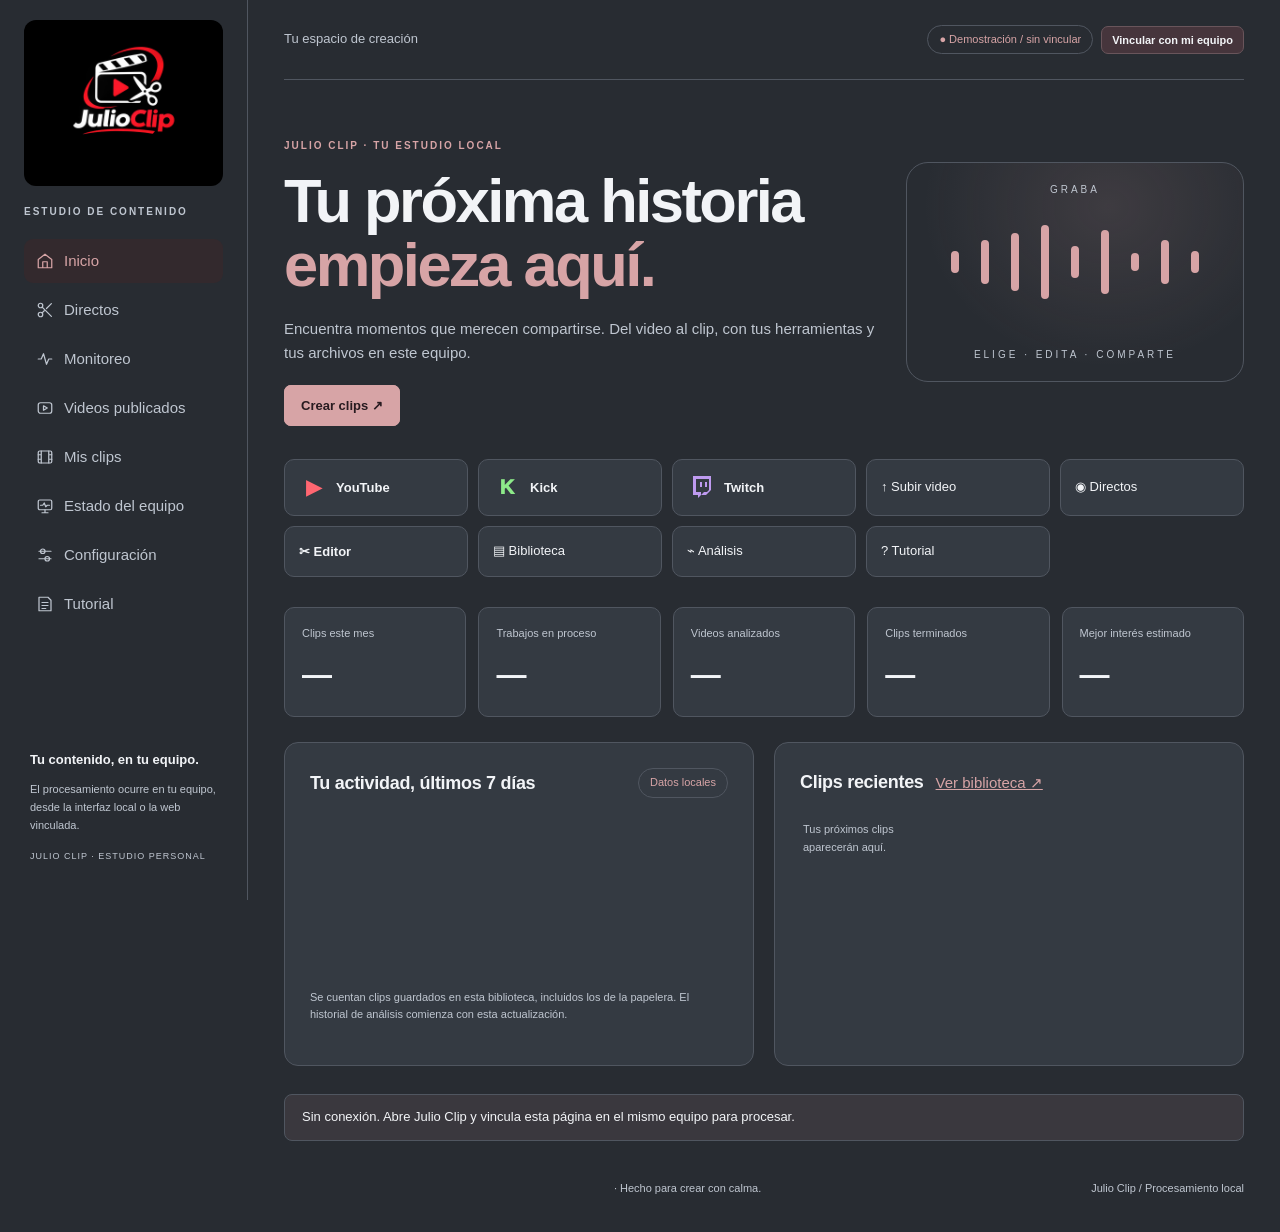
==== commit 5c520a16: "Julio Clip 2026.11.17.1: respaldo x64 sin AVX y diagnóstico de arranque" ====
--- a/app/web/index.html
+++ b/app/web/index.html
@@ -1,279 +1,279 @@
-<!doctype html>
-<html lang="es"><head><meta charset="utf-8"><meta name="viewport" content="width=device-width,initial-scale=1"><title>Julio Clip · Tu directo, sus mejores momentos</title><link rel="icon" href="logo-julio.jpg" type="image/jpeg"><link rel="stylesheet" href="style.css"><link rel="stylesheet" href="studio.css"><script src="app.js" defer></script><script src="studio.js" defer></script></head>
-<body><aside><a class="brand" href="#inicio"><img src="logo-julio.jpg" width="166" height="148" alt="Julio Clip"></a><p class="eyebrow">ESTUDIO DE CONTENIDO</p><nav><a id="nav-inicio" href="#inicio"><svg class="ui-icon" viewBox="0 0 24 24" aria-hidden="true"><path d="m3 10 9-7 9 7v11H3Zm6 11v-8h6v8"/></svg>Inicio</a><a id="nav-estudio" class="active" aria-current="page" href="#estudio"><svg class="ui-icon" viewBox="0 0 24 24" aria-hidden="true" focusable="false"><circle cx="6" cy="6" r="3"/><circle cx="6" cy="18" r="3"/><path d="m8.2 8.2 12.3 12.3M14 10l6.5-6.5M8.2 15.8 11 13"/></svg>Directos</a>
-<a id="nav-monitoreo" href="#monitoreo"><svg class="ui-icon" viewBox="0 0 24 24" aria-hidden="true" focusable="false"><path d="M3 12h4l3-7 4 14 3-7h4"/></svg>Monitoreo</a>
-<a id="nav-publicados" href="#publicados"><svg class="ui-icon" viewBox="0 0 24 24" aria-hidden="true" focusable="false"><rect x="3" y="5" width="18" height="14" rx="3"/><path d="m10 9 5 3-5 3Z"/></svg>Videos publicados</a>
-<a id="nav-resultados" href="#resultados"><svg class="ui-icon" viewBox="0 0 24 24" aria-hidden="true" focusable="false"><rect x="3" y="4" width="18" height="16" rx="2"/><path d="M7 4v16M17 4v16M3 9h4m10 0h4M3 15h4m10 0h4"/></svg>Mis clips</a><a id="nav-diagnostico" href="#diagnostico"><svg class="ui-icon" viewBox="0 0 24 24" aria-hidden="true" focusable="false"><rect x="3" y="4" width="18" height="13" rx="2"/><path d="M8 21h8m-4-4v4M6 11h3l2-3 2 5 2-2h3"/></svg>Estado del equipo</a><a id="nav-configuracion" href="#configuracion"><svg class="ui-icon" viewBox="0 0 24 24" aria-hidden="true"><path d="M4 7h16M4 17h16"/><circle cx="9" cy="7" r="3"/><circle cx="15" cy="17" r="3"/></svg>Configuración</a><a id="nav-tutorial" href="#tutorial"><svg class="ui-icon" viewBox="0 0 24 24" aria-hidden="true"><path d="M4 3h12l4 4v14H4ZM8 10h8M8 14h8M8 18h5"/></svg>Tutorial</a></nav><div class="aside-note"><b>Tu contenido, en tu equipo.</b><p>El procesamiento ocurre en tu equipo, desde la interfaz local o la web vinculada.</p><small id="edition-label">JULIO CLIP · ESTUDIO PERSONAL</small></div></aside>
-<main id="estudio"><header><span>Tu espacio de creación</span><div class="connection-actions"><span id="license-badge" class="badge" hidden></span><span id="connection" class="badge">Comprobando modo…</span><button id="link">Vincular con mi equipo</button><button id="unlink" hidden>Desconectar</button></div></header>
-<p id="license-renewal" class="notice" hidden><span id="license-renewal-text"></span> <a id="license-reminder-link" target="_blank" rel="noopener noreferrer">Renovar por WhatsApp</a></p>
-<section id="license-panel" class="panel" aria-labelledby="license-heading" hidden>
-  <h2 id="license-heading">Licencia de Julio Clip</h2>
-  <p id="license-message"></p>
-  <a id="license-whatsapp" class="download" target="_blank" rel="noopener noreferrer" hidden>Renovar por WhatsApp</a>
-  <p id="license-price" class="hint"></p>
-  <form id="license-form">
-    <label for="license-code">Código de activación<input id="license-code" type="text" maxlength="64" required autocomplete="off" spellcheck="false"></label>
-    <label for="license-device">Alias de este equipo (opcional)<input id="license-device" maxlength="64" placeholder="Por ejemplo: PC del estudio"></label><p class="hint">Si indicas un alias, se enviará al administrador para gestionar tu activación. No se envían archivos ni datos del equipo.</p><button id="license-activate" class="primary" type="submit">Activar licencia</button>
-    <p id="license-feedback" class="hint" role="status"></p>
-  </form>
-</section>
-<section id="inicio" class="studio-home">
-  <div class="home-hero"><div><p class="eyebrow">JULIO CLIP · TU ESTUDIO LOCAL</p><h1>Tu próxima historia<br><em>empieza aquí.</em></h1><p>Encuentra momentos que merecen compartirse. Del video al clip, con tus herramientas y tus archivos en este equipo.</p><a class="download primary" href="#estudio">Crear clips <span aria-hidden="true">↗</span></a></div><div class="home-art" aria-hidden="true"><span>GRABA</span><div class="home-wave"><svg viewBox="0 0 280 84" width="280" height="84"><path d="M20 35v14m30-25v36m30-43v50m30-58v66m30-45v24m30-40v56m30-33v10m30-23v36m30-25v14" fill="none" stroke="currentColor" stroke-width="8" stroke-linecap="round"/></svg></div><span>ELIGE · EDITA · COMPARTE</span></div></div>
-  <div class="quick-grid" aria-label="Accesos rápidos"><button data-source="youtube"><b class="source-icon youtube-icon">▶</b>YouTube</button><button data-source="kick"><b class="source-icon kick-icon">K</b>Kick</button><button data-source="twitch"><b class="source-icon twitch-icon"><svg viewBox="0 0 24 24" width="24" height="24" aria-hidden="true"><path fill="currentColor" d="M4 2h18v14l-5 5h-5l-3 3v-3H4ZM7 5v13h5v3l3-3h3l2-2V5Z"/><path stroke="currentColor" stroke-width="2" d="M12 8v5m5-5v5"/></svg></b>Twitch</button><a href="#publicados">↑ Subir video</a><a href="#estudio">◉ Directos</a><button id="home-editor">✂ Editor</button><a href="#resultados">▤ Biblioteca</a><a href="#monitoreo">⌁ Análisis</a><a href="#tutorial">? Tutorial</a></div>
-  <dl class="home-metrics"><div><dt>Clips este mes</dt><dd id="home-month">—</dd></div><div><dt>Trabajos en proceso</dt><dd id="home-jobs">—</dd></div><div><dt>Videos analizados</dt><dd id="home-analyzed">—</dd></div><div><dt>Clips terminados</dt><dd id="home-finished">—</dd></div><div><dt>Mejor interés estimado</dt><dd id="home-score">—</dd></div></dl>
-  <div class="home-bottom"><section class="panel"><div class="section-title"><h2>Tu actividad, últimos 7 días</h2><span class="badge">Datos locales</span></div><div id="home-chart" class="home-chart"></div><p class="hint">Se cuentan clips guardados en esta biblioteca, incluidos los de la papelera. El historial de análisis comienza con esta actualización.</p></section><section class="panel"><div class="section-title"><h2>Clips recientes</h2><a href="#resultados">Ver biblioteca ↗</a></div><div id="home-recent" class="home-recent"><p class="hint">Tus próximos clips aparecerán aquí.</p></div></section></div>
-</section>
-<section id="configuracion" hidden><div class="intro"><p class="eyebrow">A TU MANERA</p><h1>Configuración</h1><p>Valores predeterminados para este equipo. Se aplican a los siguientes trabajos.</p></div>
-<form id="preferences-form"><div class="settings-columns">
-<fieldset class="panel"><legend>Apariencia</legend><label>Tema<select id="pref-theme"><option value="charcoal">Gris carbón</option><option value="dark">Oscuro</option><option value="light">Claro</option></select></label><label>Acento<input id="pref-accent" type="color" value="#d7a4a6"></label><label>Escala de interfaz<select id="pref-ui_scale"><option>85</option><option selected>100</option><option>110</option><option>120</option></select></label><label class="check-row"><input id="pref-reduced_motion" type="checkbox">Reducir animaciones</label></fieldset>
-<fieldset class="panel"><legend>Rendimiento y selección</legend><label>Modo<select id="pref-performance"><option value="light">Ligero · 1 herramienta a la vez</option><option value="balanced">Equilibrado · hasta 2 herramientas</option><option value="high">Alta calidad · hasta 2 herramientas, más CPU</option></select></label><label>Sensibilidad<select id="pref-sensitivity"><option value="selective">Selectiva</option><option value="balanced" selected>Equilibrada</option><option value="discovery">Explorar más candidatos</option></select></label><p class="hint">Ligero usa un hilo para transcribir. Equilibrado usa dos y Alta calidad, cuatro. Son límites de concurrencia e hilos; no una reserva garantizada de memoria o CPU. Puedes cancelar la tarea desde su sección.</p></fieldset>
-<fieldset class="panel"><legend>Video y exportación</legend><label>Formato<select id="pref-format"><option value="original">Original</option><option value="vertical">Vertical 9:16</option><option value="landscape">Horizontal 16:9</option><option value="square">Cuadrado 1:1</option></select></label><label>Resolución<select id="pref-resolution"><option value="720">720p</option><option value="1080">1080p</option></select></label><label>Calidad<select id="pref-quality"><option value="light">Ligera · archivo menor</option><option value="balanced">Equilibrada</option><option value="high">Alta</option></select></label><label>Encuadre<select id="pref-fit"><option value="auto">Automático · fondo suave en vertical</option><option value="crop">Rellenar con recorte</option><option value="contain">Conservar plano con relleno</option></select></label><button id="select-download-folder" type="button">Elegir carpeta de descargas</button><button id="clear-download-folder" type="button">Usar carpeta del navegador</button><p id="download-folder-state" class="hint">Se usa la carpeta configurada en tu navegador.</p><p class="hint">Exportar en 1080p no recupera detalles que no estén en el original. Descargar usa la carpeta elegida por tu navegador; puedes configurarla en sus ajustes.</p></fieldset>
-<fieldset class="panel"><legend>Voz y encuadre inteligente</legend><label>Idioma de transcripción<select id="pref-language"><option value="auto">Detectar automáticamente</option><option value="es">Español</option><option value="en">Inglés</option></select></label><label class="check-row"><input id="pref-follow_face" type="checkbox">Seguir rostros por defecto en vertical</label><p class="hint">El hablante principal se estima mediante voz y movimiento de labios. Si hay duda, se mantiene el plano. Puedes desactivarlo y mover el encuadre manualmente.</p><p class="hint">Los ocho estilos de subtítulos se encuentran en Crear clips y Editor. Al guardar aquí también se conserva el estilo seleccionado en Crear clips.</p></fieldset>
-</div><button class="primary" type="submit">Guardar configuración</button><p id="preferences-message" role="status"></p></form>
-<section class="panel"><h2>Almacenamiento</h2><p id="settings-storage" class="hint"></p><div id="storage-breakdown" class="storage-breakdown"></div><a href="#resultados">Gestionar clips y papelera ↗</a><p class="hint">La limpieza solo ofrece temporales propios y nunca borra clips finales, originales externos, archivos de licencia ni bloques pendientes.</p><button id="clean-temporary">Revisar archivos temporales…</button></section>
-<section id="settings-license-panel" class="panel" hidden><h2>Licencia y renovación</h2><p id="settings-license"></p><a href="https://wa.me/18094063310?text=Hola%2C%20soy%20cliente%20de%20Julio%20Clip%20y%20quiero%20renovar%20mi%20licencia." target="_blank" rel="noopener">Renovar por WhatsApp</a></section><section class="panel reset-panel"><h2>Restablecer plataforma</h2><p>Elimina únicamente los datos locales gestionados que aparezcan en la lista de revisión. Conserva tu licencia, las activaciones del servidor y los archivos externos.</p><p class="hint">Antes, copia tus clips importantes desde la biblioteca. Finaliza o cancela trabajos activos y espera a que se cierren. Los bloques pendientes se descartan por separado desde Espacio y papelera.</p><button id="reset-platform">Revisar datos a borrar…</button><div id="maintenance-review" hidden><h3>Archivos exactos que se eliminarán</h3><ul id="maintenance-files"></ul><label id="maintenance-label" for="maintenance-confirm"></label><input id="maintenance-confirm" autocomplete="off"><button id="maintenance-execute">Confirmar eliminación irreversible</button><button id="maintenance-cancel">Cancelar</button></div><p id="maintenance-message" role="status"></p></section>
-</section>
-<section id="tutorial" hidden><div class="intro"><p class="eyebrow">EMPIEZA CON UN CLIP CORTO</p><h1>De la idea al MP4.</h1><p>Tu guía de Julio Clip, paso a paso.</p></div><div class="tutorial-grid">
-<article class="panel"><span class="step">01</span><h2>Elige tu contenido</h2><p>En Directos pega el enlace público de tu emisión de YouTube, Kick o Twitch. En Videos publicados pega un enlace compatible o selecciona tu archivo MP4, MOV o MKV de hasta 2 GB. Procesa contenido al que tengas derecho de acceso y uso.</p></article>
-<article class="panel"><span class="step">02</span><h2>Define cantidad y duración</h2><p>Puedes pedir de 1 a 50 clips por proceso y hasta 3 minutos cada uno. Son máximos: no se crean clips de relleno. El modo rápido analiza aproximadamente un minuto; el normal, cinco. Para un clip largo el bloque se amplía para que quepa.</p></article>
-<article class="panel"><span class="step">03</span><h2>Comprueba el avance</h2><p>Monitoreo muestra grabación, transcripción, selección y clips reales. «Terminar y generar clips» cierra la captura y procesa lo pendiente. Cancelar conserva bloques completos para reintentar. Los videos publicados muestran su tarea y estimación cuando hay datos suficientes.</p></article>
-<article class="panel"><span class="step">04</span><h2>Revisa los candidatos</h2><p>En Videos publicados pulsa Buscar momentos. Acepta una propuesta para usar sus tiempos o recházala. La puntuación indica señales de interés, no garantiza visitas. Los anuncios y los planos congelados se filtran por indicios; comprueba el resultado.</p></article>
-<article class="panel"><span class="step">05</span><h2>Biblioteca y editor</h2><p>Filtra por título, categoría o puntuación. Haz clic en Editar. Mueve la línea de tiempo, marca inicio/final y añade tramos a quitar: las partes conservadas se unen sin saltos de tiempo. El original se conserva al exportar una copia.</p></article>
-<article class="panel"><span class="step">06</span><h2>Encuadre y pantalla dividida</h2><p>Elige Original, 9:16, 16:9 o 1:1; 720p o 1080p. Con recorte manual puedes arrastrar para centrar y ajustar zoom. En Kick, activa pantalla dividida antes de empezar; selecciona con el ratón las regiones de cámara y juego.</p></article>
-<article class="panel"><figure><img src="poster.svg" alt="Ilustración de la vista previa del clip" width="300" height="169"><figcaption class="hint">Ejemplo ilustrado. El video real se muestra en el editor.</figcaption></figure><span class="step">07</span><h2>Subtítulos y estilo</h2><p>Activa Subtítulos y «visibles en el MP4». Elige uno de los ocho estilos, color, fuente y posición. En el editor corrige las palabras. La vista renderizada usa el mismo motor que la exportación. Las letras ya incrustadas en clips antiguos sin base limpia no se pueden retirar.</p></article>
-<article class="panel"><span class="step">08</span><h2>Rendimiento y licencia</h2><p>Usa Ligero si el equipo tarda. La limpieza requiere revisar la lista antes de borrar. La versión Personal no pide código. La Pública valida 30 días con hora del servidor y renueva mediante otro código; actualizar no reinicia ni consume tu licencia.</p></article></div></section>
-
-<section id="live-intro" class="intro"><p class="eyebrow">DE UN DIRECTO A MUCHAS HISTORIAS</p><h1>Encuentra el momento.<br><em>Dale su propio clip.</em></h1><p>Pega el enlace de tu directo y deja que Julio Clip busque y exporte fragmentos mientras sigue la emisión.</p></section>
-<section id="publicados" class="intro published-intro" hidden>
-  <p class="eyebrow">YOUTUBE · KICK · TWITCH · TIKTOK</p>
-  <h1>Recorta un video <em>ya publicado.</em></h1>
-  <p>Importa un video, analiza su imagen y sonido y exporta el momento que elijas.</p>
-</section>
-<div id="notice" class="notice" role="status">Comprobando el entorno…</div>
-<p id="public-limits" class="notice" hidden>Edición pública · Hasta dos clips de 30 segundos por cada 24 horas. La marca de agua se puede usar en uno de ellos.</p>
-<section id="monitoreo" class="monitor" hidden>
-  <div class="monitor-header">
-    <div><p class="eyebrow">SEGUIMIENTO DEL DIRECTO</p><h1>Monitoreo en tiempo real</h1>
-    <p id="monitor-state" class="hint" role="status">Inicia un directo para ver el progreso de la sesión.</p></div>
-    <div class="connection-actions"><a class="download" href="#resultados">Ver Mis clips</a><button id="monitor-finish" class="primary" disabled>Terminar y generar clips</button><button id="monitor-stop" disabled>Cancelar captura</button></div>
-  </div>
-  <section id="monitor-preview" class="panel" aria-labelledby="monitor-preview-heading" hidden>
-    <h2 id="monitor-preview-heading">Vista del directo</h2>
-    <div id="monitor-player"></div>
-    <p class="hint">El reproductor de YouTube sigue la señal pública. Su retraso puede diferir del de la captura. <a id="monitor-youtube" target="_blank" rel="noopener noreferrer">Abrir en YouTube</a></p>
-  </section>
-  <div class="monitor-stages" aria-label="Etapas del directo">
-    <div id="stage-recording" class="stage"><span>01</span><div><h3>Grabando</h3><p id="stage-recording-detail">En espera</p></div></div>
-    <div id="stage-transcribing" class="stage"><span>02</span><div><h3>Transcribiendo</h3><p id="stage-transcribing-detail">En espera</p></div></div>
-    <div id="stage-searching" class="stage"><span>03</span><div><h3>Buscando momentos destacados</h3><p id="stage-searching-detail">En espera</p></div></div>
-    <div id="stage-exporting" class="stage"><span>04</span><div><h3>Creando clips</h3><p id="stage-exporting-detail">En espera</p></div></div>
-  </div>
-  <dl class="monitor-metrics">
-    <div><dt>Tiempo total grabado</dt><dd id="metric-recorded">00:00:00</dd></div>
-    <div><dt>Fragmentos revisados</dt><dd id="metric-reviewed">0</dd></div>
-    <div><dt>Momentos destacados</dt><dd id="metric-highlights">0</dd></div>
-    <div><dt>Candidatos descartados</dt><dd id="metric-rejected">0</dd></div>
-    <div><dt>Clips generados</dt><dd id="metric-generated">0</dd></div>
-    <div><dt>Clips en cola</dt><dd id="metric-queued">0</dd></div>
-  </dl>
-  <div class="panel monitor-decisions"><h2>Clips listos de esta sesión</h2><ul id="monitor-clips"><li>Aún no hay clips listos.</li></ul></div>
-  <div class="panel monitor-decisions"><h2>Decisiones recientes</h2><p class="hint">El interés se estima a partir de imagen, audio y narración. El contador agrupa candidatos parecidos del mismo bloque.</p><ul id="monitor-rejections"><li>Aquí aparecerán los motivos de descarte.</li></ul></div>
-</section>
-<div id="creation-view">
-<section class="workspace">
-<div id="live-workspace" class="panel">
-  <div class="section-title"><span class="step">01</span><h2>Configura el directo</h2></div>
-  <label for="youtube" id="live-url-label">Enlace del directo de YouTube, Kick o Twitch</label>
-  <input id="youtube" type="url" placeholder="https://www.youtube.com/live/... o canal de Kick / Twitch">
-<section class="live-controls" aria-labelledby="live-title">
-  <h3 id="live-title">Clips automáticos del directo</h3>
-  <p class="hint">Pega el enlace del directo arriba. Elige cuánto material quieres analizar antes de generar clips.</p>
-  <div class="capture-mode">
-    <label class="toggle-option" for="live-fast"><span class="toggle-label"><svg class="ui-icon" viewBox="0 0 24 24" aria-hidden="true" focusable="false"><path d="m13 2-9 12h7l-1 8 10-12h-7l1-8Z"/></svg>Modo rápido</span><input id="live-fast" type="checkbox" role="switch" aria-describedby="live-mode-hint"><span class="toggle-track" aria-hidden="true"></span><span class="toggle-state" aria-hidden="true"><span class="toggle-on">Activado</span><span class="toggle-off">Desactivado</span></span></label>
-    <p id="live-mode-hint" class="hint">Bloques de alrededor de 5 minutos. Hay más momentos para comparar.</p>
-  </div>
-  <div class="live-settings">
-    <label for="clip-duration">Duración por clip
-      <select id="clip-duration">
-        <option value="20">20 segundos</option>
-        <option value="30" selected>30 segundos</option>
-        <option value="40">40 segundos</option>
-        <option value="50">50 segundos</option>
-        <option value="60">1 minuto</option><option value="90">1 min 30 s</option><option value="120">2 minutos</option><option value="180">3 minutos</option>
-      </select>
-    </label>
-    <label for="clips-per-block">Máximo de clips por bloque
-      <select id="clips-per-block">
-        <option value="1">1 clip</option>
-        <option value="2" selected>2 clips</option>
-        <option value="3">3 clips</option>
-        <option value="4">4 clips</option>
-        <option value="5">5 clips</option>
-        <option value="6">6 clips</option>
-        <option value="7">7 clips</option>
-        <option value="8">8 clips</option>
-        <option value="9">9 clips</option>
-        <option value="10">10 clips</option><option value="11">11 clips</option><option value="12">12 clips</option><option value="13">13 clips</option><option value="14">14 clips</option><option value="15">15 clips</option><option value="16">16 clips</option><option value="17">17 clips</option><option value="18">18 clips</option><option value="19">19 clips</option><option value="20">20 clips</option><option value="21">21 clips</option><option value="22">22 clips</option><option value="23">23 clips</option><option value="24">24 clips</option><option value="25">25 clips</option><option value="26">26 clips</option><option value="27">27 clips</option><option value="28">28 clips</option><option value="29">29 clips</option><option value="30">30 clips</option><option value="31">31 clips</option><option value="32">32 clips</option><option value="33">33 clips</option><option value="34">34 clips</option><option value="35">35 clips</option><option value="36">36 clips</option><option value="37">37 clips</option><option value="38">38 clips</option><option value="39">39 clips</option><option value="40">40 clips</option><option value="41">41 clips</option><option value="42">42 clips</option><option value="43">43 clips</option><option value="44">44 clips</option><option value="45">45 clips</option><option value="46">46 clips</option><option value="47">47 clips</option><option value="48">48 clips</option><option value="49">49 clips</option><option value="50">50 clips</option>
-      </select>
-    </label>
-  </div>
-  <p class="limit-label">Hasta 50 clips por video / proceso · Duración máxima por clip: 3 minutos</p><p class="hint">La cantidad depende de los momentos que caben sin repetir fragmentos. Más clips requieren más tiempo de exportación.</p>
-  <label id="live-profile-wrap" for="live-profile" hidden>Qué momentos buscar
-    <select id="live-profile"><option value="auto">Automático</option><option value="sports">Deportes / béisbol</option><option value="conversation">Conversación</option><option value="gameplay">Gameplay</option></select>
-    <span class="hint">En Deportes / béisbol se prioriza la acción en el campo y se transcribe alrededor de las posibles jugadas.</span>
-  </label>
-  <label id="live-format-wrap" for="live-format" hidden>Formato del clip
-    <select id="live-format"><option value="original">Original</option><option value="vertical">Vertical 9:16</option><option value="landscape">Horizontal 16:9</option><option value="square">Cuadrado 1:1</option></select>
-  </label>
-  <section id="kick-settings" class="kick-settings" hidden>
-    <label class="toggle-option" for="kick-split"><span class="toggle-label">Pantalla dividida · Kick</span><input id="kick-split" type="checkbox" role="switch"><span class="toggle-track" aria-hidden="true"></span><span class="toggle-state" aria-hidden="true"><span class="toggle-on">Activada</span><span class="toggle-off">Desactivada</span></span></label>
-    <div id="kick-crop-settings" hidden>
-      <p class="hint">Salida vertical. Cámara arriba y gameplay abajo. Ajusta las dos zonas al tamaño del vídeo.</p>
-      <div class="connection-actions">
-        <button id="kick-preview">Ver fotograma del directo</button>
-        <label for="kick-region">Zona que estás ajustando
-          <select id="kick-region"><option value="camera">Cámara · arriba</option><option value="game">Gameplay · abajo</option></select>
-        </label>
-      </div>
-      <p id="kick-preview-status" class="hint" role="status">La cámara empieza en la esquina inferior derecha. El recorte de gameplay evita esa zona y puedes ajustarlo.</p>
-      <div id="kick-frame" class="kick-frame" hidden>
-        <img id="kick-image" alt="Fotograma del directo. Puedes arrastrar sobre él para encuadrar una zona.">
-        <div id="kick-camera-box" class="kick-box kick-camera-box" aria-hidden="true">Cámara</div>
-        <div id="kick-game-box" class="kick-box kick-game-box" aria-hidden="true">Gameplay</div>
-      </div>
-      <div class="kick-coordinates">
-        <label for="kick-x">Desde izquierda (%)<input id="kick-x" type="number" min="0" max="95" step="1" value="72"></label>
-        <label for="kick-y">Desde arriba (%)<input id="kick-y" type="number" min="0" max="95" step="1" value="68"></label>
-        <label for="kick-w">Ancho (%)<input id="kick-w" type="number" min="5" max="100" step="1" value="28"></label>
-        <label for="kick-h">Alto (%)<input id="kick-h" type="number" min="5" max="100" step="1" value="32"></label>
-      </div>
-    </div>
-  </section>
-  <label class="toggle-option" for="live-subtitles"><span class="toggle-label"><svg class="ui-icon" viewBox="0 0 24 24" aria-hidden="true" focusable="false"><rect x="3" y="5" width="18" height="14" rx="3"/><path d="M10 10a2 2 0 1 0 0 4m7-4a2 2 0 1 0 0 4"/></svg>Subtítulos automáticos</span><input id="live-subtitles" type="checkbox" role="switch"><span class="toggle-track" aria-hidden="true"></span><span class="toggle-state" aria-hidden="true"><span class="toggle-on">Activado</span><span class="toggle-off">Desactivado</span></span></label>
-  <label id="live-burn-wrap" class="check-row" hidden><input id="live-burn" type="checkbox" checked> Dejar subtítulos visibles en el MP4</label>
-  <div class="connection-actions"><button id="live-start" class="primary">Iniciar automático</button><button id="live-finish" disabled>Terminar y generar clips</button><button id="live-stop" disabled>Cancelar captura</button></div>
-  <p id="live-state" aria-live="polite" class="hint">Captura detenida.</p><p id="live-activity" class="hint" hidden></p>
-  <p class="hint">Los ajustes se aplican al iniciar. Los bloques pendientes conservan su configuración. Detén la captura e inicia una nueva para cambiar estos ajustes.</p>
-</section></div>
-<div id="published-workspace" class="panel" hidden>
-  <div class="section-title"><span class="step">01</span><h2>Importa un video</h2></div>
-  <label for="published-url">Enlace de YouTube, Kick, Twitch o TikTok</label>
-  <div class="url-row"><input id="published-url" type="url" placeholder="Pega el enlace del video"><button id="load">Importar video</button></div>
-  <p class="hint">Videos individuales accesibles de hasta 2 GB. También puedes importar un directo de YouTube que ya terminó.</p>
-  <div class="live-settings"><label>Duración por clip<select id="published-duration"><option value="20">20 segundos</option><option value="30" selected>30 segundos</option><option value="40">40 segundos</option><option value="50">50 segundos</option><option value="60">60 segundos</option><option value="90">90 segundos</option><option value="120">120 segundos</option><option value="180">180 segundos</option></select></label><label>Máximo de clips<select id="published-count"><option value="1">1 clips</option><option value="2">2 clips</option><option value="3">3 clips</option><option value="4">4 clips</option><option value="5">5 clips</option><option value="6" selected>6 clips</option><option value="7">7 clips</option><option value="8">8 clips</option><option value="9">9 clips</option><option value="10">10 clips</option><option value="11">11 clips</option><option value="12">12 clips</option><option value="13">13 clips</option><option value="14">14 clips</option><option value="15">15 clips</option><option value="16">16 clips</option><option value="17">17 clips</option><option value="18">18 clips</option><option value="19">19 clips</option><option value="20">20 clips</option><option value="21">21 clips</option><option value="22">22 clips</option><option value="23">23 clips</option><option value="24">24 clips</option><option value="25">25 clips</option><option value="26">26 clips</option><option value="27">27 clips</option><option value="28">28 clips</option><option value="29">29 clips</option><option value="30">30 clips</option><option value="31">31 clips</option><option value="32">32 clips</option><option value="33">33 clips</option><option value="34">34 clips</option><option value="35">35 clips</option><option value="36">36 clips</option><option value="37">37 clips</option><option value="38">38 clips</option><option value="39">39 clips</option><option value="40">40 clips</option><option value="41">41 clips</option><option value="42">42 clips</option><option value="43">43 clips</option><option value="44">44 clips</option><option value="45">45 clips</option><option value="46">46 clips</option><option value="47">47 clips</option><option value="48">48 clips</option><option value="49">49 clips</option><option value="50">50 clips</option></select></label></div><p class="limit-label">Hasta 50 clips por video · Duración máxima por clip: 3 minutos</p><button id="edit-imported">Abrir video importado en el editor</button><label id="published-profile-wrap" for="published-profile" hidden>Qué momentos buscar
-    <select id="published-profile"><option value="auto">Automático</option><option value="sports">Deportes / béisbol</option><option value="conversation">Conversación</option><option value="gameplay">Gameplay</option></select>
-  </label>
-  <label id="published-format-wrap" for="published-format" hidden>Formato del clip al exportar
-    <select id="published-format"><option value="original">Original</option><option value="vertical">Vertical 9:16</option><option value="landscape">Horizontal 16:9</option><option value="square">Cuadrado 1:1</option></select>
-    <span class="hint">Vertical y cuadrado conservan el plano completo, salvo si activas el seguimiento.</span>
-  </label>
-  <div class="divider"><span>o desde tu computadora</span></div><label class="file-zone" for="video"><span class="upload-icon"><svg class="ui-icon" viewBox="0 0 24 24" aria-hidden="true" focusable="false"><path d="M12 16V4m-4 4 4-4 4 4M4 16v4h16v-4"/></svg></span><strong>Seleccionar un video</strong><span>MP4, MOV o MKV · máximo 2 GB</span><input id="video" type="file" accept="video/*,.mkv"></label><p id="filename" class="source-summary">Todavía no has importado un video.</p>
-  <div class="job-panel">
-    <h3>Progreso del video publicado</h3>
-    <p id="published-status" class="hint" role="status">Esperando actividad del equipo.</p>
-    <progress id="published-progress" aria-label="Progreso de la etapa actual" max="100" hidden></progress>
-    <p id="published-eta" class="hint" hidden></p>
-    <button id="published-cancel" hidden>Cancelar operación</button>
-  </div>
-  <div class="connection-actions"><button id="clear-source">Retirar copia importada</button><button id="analyze" class="primary">Buscar momentos destacados</button></div>
-  <p class="hint">Puedes trabajar con un video publicado mientras se graba el directo.</p>
-</div>
-<div class="panel preview"><div class="section-title"><span class="step">02</span><h2 id="options-title">Marca de agua del directo</h2></div><div class="watermark-demo" aria-label="Ilustración del recorrido de la marca de agua, no es una previsualización del video"><img class="poster" src="poster.svg" alt="Ilustración de una línea de tiempo de video"><span id="design-title-preview" class="style-title" hidden></span><img class="moving-mark" src="logo-julio.jpg" alt=""></div><p class="hint">Ilustración de la marca: cambia de esquina cada 8 segundos. La exportación aplica tu selección al video real.</p><div id="published-times" hidden><p class="hint">Introduce los tiempos en segundos desde el inicio del video.</p><div class="times"><label for="start">Inicio (segundos)<input id="start" type="number" min="0" step="0.1" value="0"></label><label for="end">Final (segundos)<input id="end" type="number" min="0.1" step="0.1" value="30"></label></div></div><fieldset class="watermark-options"><legend>Tu marca de agua</legend><label class="toggle-option" for="remove-watermark"><span class="toggle-label">Quitar marca de agua</span><input id="remove-watermark" type="checkbox" role="switch"><span class="toggle-track" aria-hidden="true"></span><span class="toggle-state" aria-hidden="true"><span class="toggle-on">Activado</span><span class="toggle-off">Desactivado</span></span></label><label for="watermark-opacity">Intensidad <output id="opacity-value">30 %</output><input id="watermark-opacity" type="range" min="15" max="50" step="5" value="30"></label><p class="hint">Pequeña y semitransparente, fuera del centro. La opción se aplica a la próxima exportación desde el original.</p></fieldset>
-<details id="design-options" class="export-options" hidden>
-  <summary>Encuadre y título</summary>
-  <label id="design-face-wrap" class="toggle-option face-option" for="design-face" hidden><span class="toggle-label"><svg class="ui-icon" viewBox="0 0 24 24" aria-hidden="true"><path d="M8 3H3v5m13-5h5v5M3 16v5h5m13-5v5h-5"/><circle cx="12" cy="11" r="4"/><path d="M8 17q4-3 8 0"/></svg>Seguir la cara</span><input id="design-face" type="checkbox" role="switch" aria-describedby="design-face-hint"><span class="toggle-track" aria-hidden="true"></span><span class="toggle-state" aria-hidden="true"><span class="toggle-on">Activado</span><span class="toggle-off">Desactivado</span></span></label>
-  <p id="design-face-hint" class="hint" hidden>Para Shorts y TikTok. El encuadre sigue a la cara en formato vertical.</p>
-  <fieldset id="design-title-tools" class="title-tools" hidden>
-    <legend>Título en el video</legend>
-    <label for="design-title">Texto<input id="design-title" type="text" maxlength="64" placeholder="Escribe tu título"></label>
-    <div class="title-grid">
-      <label for="design-color">Color<input id="design-color" type="color" value="#ffffff"></label>
-      <label for="design-position">Posición<select id="design-position"><option value="top">Arriba</option><option value="center">Centro</option><option value="bottom">Abajo</option></select></label>
-      <label for="design-size">Tamaño<select id="design-size"><option value="small">Pequeño</option><option value="medium" selected>Mediano</option><option value="large">Grande</option></select></label>
-      <label for="design-style">Fondo<select id="design-style"><option value="plate">Caja oscura</option><option value="outline">Contorno</option></select></label>
-      <label for="design-duration">En pantalla<select id="design-duration"><option value="intro">Primeros 3 s</option><option value="full">Todo el clip</option></select></label>
-    </div>
-  </fieldset>
-</details>
-<fieldset id="caption-tools" class="title-tools" hidden>
-  <legend>Estilo de subtítulos</legend>
-  <div id="caption-catalog" class="caption-catalog" role="group" aria-label="Estilos de subtítulos"></div>
-  <div id="caption-demo" class="caption-demo" aria-label="Ejemplo de estilo"></div>
-  <p class="hint">Ejemplo visual. La exportación usa los tiempos de la voz; si faltan tiempos por palabra, los estima dentro de cada frase.</p>
-  <div class="title-grid">
-    <label for="caption-color">Color<input id="caption-color" type="color" value="#ffffff"></label>
-    <label for="caption-size">Tamaño<select id="caption-size"><option value="small">Pequeño</option><option value="medium" selected>Mediano</option><option value="large">Grande</option></select></label>
-    <label for="caption-position">Posición<select id="caption-position"><option value="bottom">Abajo</option><option value="center">Centro</option><option value="top">Arriba</option></select></label>
-    <label for="caption-accent">Resaltado<input id="caption-accent" type="color" value="#a8e986"></label>
-    <label for="caption-font">Tipografía<select id="caption-font"><option value="barlow">Condensada</option><option value="sans">Arial</option><option value="serif">Georgia</option></select></label>
-    <label for="caption-outline">Contorno<select id="caption-outline"><option value="0">Sin contorno</option><option value="2" selected>Normal</option><option value="4">Grueso</option></select></label>
-    <label for="caption-shadow">Sombra<select id="caption-shadow"><option value="0">Sin sombra</option><option value="1" selected>Suave</option><option value="3">Marcada</option></select></label>
-  </div>
-  <label class="check-row"><input id="caption-animations" type="checkbox" checked> Animaciones y resaltado de palabras</label>
-</fieldset>
-<div id="published-export" hidden><label class="toggle-option" for="export-subtitles"><span class="toggle-label"><svg class="ui-icon" viewBox="0 0 24 24" aria-hidden="true" focusable="false"><rect x="3" y="5" width="18" height="14" rx="3"/><path d="M10 10a2 2 0 1 0 0 4m7-4a2 2 0 1 0 0 4"/></svg>Subtítulos automáticos</span><input id="export-subtitles" type="checkbox" role="switch"><span class="toggle-track" aria-hidden="true"></span><span class="toggle-state" aria-hidden="true"><span class="toggle-on">Activado</span><span class="toggle-off">Desactivado</span></span></label><label id="export-burn-wrap" class="check-row" hidden><input id="export-burn" type="checkbox" checked> Dejar subtítulos visibles en el MP4</label><button id="export" class="primary wide">Exportar clip MP4 →</button><p class="hint">Hasta 3 minutos por clip. Elige Original para mantener la proporción del vídeo.</p></div></div></section>
-<section id="published-suggestions" class="panel suggestions" hidden><div class="section-title"><span class="step">03</span><h2>Momentos sugeridos</h2></div><button id="accept-all">Aceptar todas las propuestas</button><button id="batch-export" class="primary">Exportar candidatos aceptados</button><p id="batch-feedback" class="hint"></p><details id="published-rejections"><summary>Por qué se descartaron otros fragmentos</summary><ul id="published-rejections-list"></ul></details><div id="suggestions" class="empty">Importa un video y busca momentos destacados.</div></section></div>
-<section id="resultados" class="panel" hidden><div class="section-title"><h2>Tus clips</h2><span class="badge">MP4 · H.264</span></div><div class="library-filters"><label>Buscar<input id="library-search" type="search" placeholder="Título del clip"></label><label>Ordenar<select id="library-order"><option value="recent">Recientes</option><option value="all">Todos</option><option value="interest">Más interesantes</option></select></label><label>Categoría<select id="library-category"><option value="all">Todas</option><option value="conversation">Conversación</option><option value="gameplay">Gameplay</option><option value="sports">Deportes</option><option value="general">General</option></select></label></div><div id="clips" class="empty">Los clips exportados aparecerán aquí para descargarlos.</div>
-<div id="clip-editor" class="clip-editor" aria-labelledby="editor-heading" hidden>
-  <div class="editor-header">
-    <div><h3 id="editor-heading" tabindex="-1">Editor de clips</h3><p id="editor-name" class="hint"></p></div>
-    <button id="editor-close">Cerrar</button>
-  </div>
-  <div class="editor-layout">
-    <div class="editor-player">
-      <div class="editor-screen"><video id="editor-video" controls playsinline preload="metadata" aria-label="Vista previa del clip original"></video><div id="editor-crop-box" hidden><span>Encuadre</span><button id="editor-crop-handle" type="button" aria-label="Redimensionar encuadre">↘</button></div><span id="editor-title-preview" class="style-title" hidden></span></div>
-      <div class="timeline-controls"><label>Línea de tiempo<input id="editor-timeline" type="range" min="0" max="1" step="0.01" value="0"></label><output id="timeline-position">0:00</output><button id="editor-split">Dividir · quitar desde aquí</button></div><video id="editor-rendered" controls playsinline preload="metadata" hidden></video><p class="hint">Mueve el reproductor a donde quieras marcar un corte. Los tiempos corresponden al clip original.</p>
-    </div>
-    <fieldset id="editor-fields" class="editor-fields" aria-label="Tiempos de edición" disabled>
-      <div class="editor-times">
-        <div><label for="editor-start">Conservar desde (s)<input id="editor-start" type="number" min="0" step="0.001"></label><button id="editor-start-now">Usar posición actual</button></div>
-        <div><label for="editor-end">Conservar hasta (s)<input id="editor-end" type="number" min="0" step="0.001"></label><button id="editor-end-now">Usar posición actual</button></div>
-      </div>
-      <div id="editor-cuts"></div>
-      <p class="hint">Añade un tramo para quitar una parte de la selección. Puedes quitar hasta ocho tramos.</p>
-      <button id="editor-add-cut">+ Añadir tramo para quitar</button>
-      <fieldset id="editor-design" class="title-tools" hidden>
-        <legend>Encuadre y título de la copia</legend>
-        <label for="editor-format">Formato<select id="editor-format"><option value="original">Original</option><option value="vertical">Vertical 9:16</option><option value="landscape">Horizontal 16:9</option><option value="square">Cuadrado 1:1</option></select></label>
-        <div class="editor-advanced"><label>Resolución<select id="editor-resolution"><option value="720">720p</option><option value="1080">1080p</option></select></label><label>Calidad<select id="editor-quality"><option value="light">Ligera</option><option value="balanced" selected>Equilibrada</option><option value="high">Alta</option></select></label><label>Ajustar imagen<select id="editor-fit"><option value="auto">Automático</option><option value="crop">Recortar para rellenar</option><option value="contain">Conservar plano</option></select></label><label>Velocidad<select id="editor-speed"><option value="0.5">0,5×</option><option value="0.75">0,75×</option><option value="1" selected>1×</option><option value="1.25">1,25×</option><option value="1.5">1,5×</option><option value="2">2×</option></select></label><label>Volumen<input id="editor-volume" type="range" min="0" max="2" step="0.05" value="1"></label><label>Zoom<input id="editor-zoom" type="range" min="1" max="3" step="0.05" value="1"></label><label>Efecto<select id="editor-effect"><option value="none">Sin efecto</option><option value="warm">Cálido</option><option value="bw">Blanco y negro</option></select></label><label class="check-row"><input id="editor-fade" type="checkbox">Fundido suave al inicio y final</label><label>Portada (segundo del resultado)<input id="editor-cover" type="number" min="0" max="180" step="0.1" placeholder="Automática"></label><label>Música propia (hasta 100 MB)<input id="editor-music-file" type="file" accept="audio/*"></label><label class="check-row"><input id="editor-music" type="checkbox">Mezclar música importada al 20 %</label></div><p class="hint">Arrastra sobre el video para mover el encuadre. Usa Zoom para ampliar. «Renderizar vista previa» muestra el resultado exacto; el reproductor original sirve para marcar tiempos.</p><button id="editor-project-save" type="button">Guardar proyecto</button><button id="editor-preview-button" type="button">Renderizar vista previa</button><label id="editor-face-wrap" class="toggle-option face-option" for="editor-face" hidden><span class="toggle-label">Seguir la cara</span><input id="editor-face" type="checkbox" role="switch"><span class="toggle-track" aria-hidden="true"></span><span class="toggle-state" aria-hidden="true"><span class="toggle-on">Activado</span><span class="toggle-off">Desactivado</span></span></label>
-        <div id="editor-title-tools" hidden>
-          <label for="editor-title">Título nuevo en el video<input id="editor-title" type="text" maxlength="64" placeholder="Escribe tu título"></label>
-          <div class="title-grid">
-            <label for="editor-color">Color<input id="editor-color" type="color" value="#ffffff"></label>
-            <label for="editor-position">Posición<select id="editor-position"><option value="top">Arriba</option><option value="center">Centro</option><option value="bottom">Abajo</option></select></label>
-            <label for="editor-size">Tamaño<select id="editor-size"><option value="small">Pequeño</option><option value="medium" selected>Mediano</option><option value="large">Grande</option></select></label>
-            <label for="editor-style">Fondo<select id="editor-style"><option value="plate">Caja oscura</option><option value="outline">Contorno</option></select></label>
-            <label for="editor-duration">En pantalla<select id="editor-duration"><option value="intro">Primeros 3 s</option><option value="full">Todo el clip</option></select></label>
-          </div>
-        </div>
-      </fieldset>
-      <label class="toggle-option" for="editor-subtitles"><span class="toggle-label"><svg class="ui-icon" viewBox="0 0 24 24" aria-hidden="true" focusable="false"><rect x="3" y="5" width="18" height="14" rx="3"/><path d="M10 10a2 2 0 1 0 0 4m7-4a2 2 0 1 0 0 4"/></svg>Subtítulos en la copia</span><input id="editor-subtitles" type="checkbox" role="switch"><span class="toggle-track" aria-hidden="true"></span><span class="toggle-state" aria-hidden="true"><span class="toggle-on">Activado</span><span class="toggle-off">Desactivado</span></span></label>
-      <label id="editor-burn-wrap" class="check-row" hidden><input id="editor-burn" type="checkbox" checked> Dejar subtítulos visibles en el MP4</label>
-      <fieldset id="edit-caption-tools" class="title-tools" hidden>
-        <legend>Estilo de subtítulos</legend>
-        <div id="edit-caption-catalog" class="caption-catalog" role="group" aria-label="Estilos de subtítulos en la copia"></div>
-        <div id="edit-caption-demo" class="caption-demo" aria-label="Ejemplo de estilo"></div>
-        <p class="hint">Ejemplo visual. Los cambios se aplican al guardar la copia MP4.</p>
-        <div class="title-grid">
-          <label for="edit-caption-color">Color<input id="edit-caption-color" type="color" value="#ffffff"></label>
-          <label for="edit-caption-size">Tamaño<select id="edit-caption-size"><option value="small">Pequeño</option><option value="medium" selected>Mediano</option><option value="large">Grande</option></select></label>
-          <label for="edit-caption-position">Posición<select id="edit-caption-position"><option value="bottom">Abajo</option><option value="center">Centro</option><option value="top">Arriba</option></select></label>
-          <label for="edit-caption-accent">Resaltado<input id="edit-caption-accent" type="color" value="#a8e986"></label>
-          <label for="edit-caption-font">Tipografía<select id="edit-caption-font"><option value="barlow">Condensada</option><option value="sans">Arial</option><option value="serif">Georgia</option></select></label>
-          <label for="edit-caption-outline">Contorno<select id="edit-caption-outline"><option value="0">Sin contorno</option><option value="2" selected>Normal</option><option value="4">Grueso</option></select></label>
-          <label for="edit-caption-shadow">Sombra<select id="edit-caption-shadow"><option value="0">Sin sombra</option><option value="1" selected>Suave</option><option value="3">Marcada</option></select></label>
-        </div>
-        <label class="check-row"><input id="edit-caption-animations" type="checkbox" checked> Animaciones y resaltado de palabras</label>
-      </fieldset>
-      <details id="caption-corrections-wrap" hidden><summary>Corregir palabras</summary><p class="hint">Los tiempos de cada frase se conservan. Si cambias el número de palabras, su reparto dentro de la frase se estima de nuevo. Vacía una frase para omitirla en la copia.</p><div id="caption-corrections" class="caption-corrections"></div></details>
-      <p id="editor-captions-hint" class="hint">Si el clip tiene subtítulos, puedes verlos aquí. Si necesita generarlos, Julio Clip analizará el audio al guardar.</p>
-      <output id="editor-length" class="editor-output"></output>
-      <button id="editor-save" class="primary" disabled>Guardar copia MP4</button>
-      <p class="hint">La copia admite hasta 3 minutos. El clip original se conserva en la biblioteca.</p>
-    </fieldset>
-  </div>
-  <p id="editor-status" role="status"></p>
-  <button id="editor-copy" hidden>Abrir la copia</button>
-</div>
-</section>
-<section id="library-storage" class="panel" hidden><h2>Espacio y papelera</h2><p id="storage-state" class="hint">El diagnóstico requiere conexión.</p><div class="times"><label for="quota">Límite de archivos (GB)<input id="quota" type="number" min="2" max="1000" value="10"></label><label for="max-clips">Clips activos máximos<input id="max-clips" type="number" min="1" max="500" value="50"></label></div><button id="save-storage">Guardar límites</button><p class="hint">Los clips antiguos pasan a la papelera al superar el máximo. La papelera también ocupa espacio. Al llegar al límite de GB o a la reserva de disco, se detiene la captura; no se borran clips a escondidas.</p><h3>Papelera recuperable</h3><div id="trash" class="empty">Sin datos de biblioteca.</div><div class="connection-actions"><button id="empty-trash">Vaciar papelera…</button><button id="clear-queue">Descartar bloques pendientes…</button></div></section><section id="diagnostico" class="panel" hidden><h2>Estado del equipo</h2><p id="status" aria-live="polite">Esperando diagnóstico.</p><div id="requirements" class="requirements"></div><p id="tools-state" class="hint" role="status">Comprobando las herramientas del equipo.</p><div class="connection-actions"><button id="refresh-tools">Volver a comprobar herramientas</button><button id="prepare-mac" hidden>Preparar herramientas para Mac</button></div><p id="diagnostic-help" class="hint">Mantén abierta la aplicación mientras procesas o capturas. Desde esta sección puedes comprobar las herramientas locales.</p></section><footer>Hecho para crear con calma. <span>Julio Clip / Procesamiento local</span></footer></main></body></html>
+<!doctype html>
+<html lang="es"><head><meta charset="utf-8"><meta name="viewport" content="width=device-width,initial-scale=1"><title>Julio Clip · Tu directo, sus mejores momentos</title><link rel="icon" href="logo-julio.jpg" type="image/jpeg"><link rel="stylesheet" href="style.css"><link rel="stylesheet" href="studio.css"><script src="app.js" defer></script><script src="studio.js" defer></script></head>
+<body><aside><a class="brand" href="#inicio"><img src="logo-julio.jpg" width="166" height="148" alt="Julio Clip"></a><p class="eyebrow">ESTUDIO DE CONTENIDO</p><nav><a id="nav-inicio" href="#inicio"><svg class="ui-icon" viewBox="0 0 24 24" aria-hidden="true"><path d="m3 10 9-7 9 7v11H3Zm6 11v-8h6v8"/></svg>Inicio</a><a id="nav-estudio" class="active" aria-current="page" href="#estudio"><svg class="ui-icon" viewBox="0 0 24 24" aria-hidden="true" focusable="false"><circle cx="6" cy="6" r="3"/><circle cx="6" cy="18" r="3"/><path d="m8.2 8.2 12.3 12.3M14 10l6.5-6.5M8.2 15.8 11 13"/></svg>Directos</a>
+<a id="nav-monitoreo" href="#monitoreo"><svg class="ui-icon" viewBox="0 0 24 24" aria-hidden="true" focusable="false"><path d="M3 12h4l3-7 4 14 3-7h4"/></svg>Monitoreo</a>
+<a id="nav-publicados" href="#publicados"><svg class="ui-icon" viewBox="0 0 24 24" aria-hidden="true" focusable="false"><rect x="3" y="5" width="18" height="14" rx="3"/><path d="m10 9 5 3-5 3Z"/></svg>Videos publicados</a>
+<a id="nav-resultados" href="#resultados"><svg class="ui-icon" viewBox="0 0 24 24" aria-hidden="true" focusable="false"><rect x="3" y="4" width="18" height="16" rx="2"/><path d="M7 4v16M17 4v16M3 9h4m10 0h4M3 15h4m10 0h4"/></svg>Mis clips</a><a id="nav-diagnostico" href="#diagnostico"><svg class="ui-icon" viewBox="0 0 24 24" aria-hidden="true" focusable="false"><rect x="3" y="4" width="18" height="13" rx="2"/><path d="M8 21h8m-4-4v4M6 11h3l2-3 2 5 2-2h3"/></svg>Estado del equipo</a><a id="nav-configuracion" href="#configuracion"><svg class="ui-icon" viewBox="0 0 24 24" aria-hidden="true"><path d="M4 7h16M4 17h16"/><circle cx="9" cy="7" r="3"/><circle cx="15" cy="17" r="3"/></svg>Configuración</a><a id="nav-tutorial" href="#tutorial"><svg class="ui-icon" viewBox="0 0 24 24" aria-hidden="true"><path d="M4 3h12l4 4v14H4ZM8 10h8M8 14h8M8 18h5"/></svg>Tutorial</a></nav><div class="aside-note"><b>Tu contenido, en tu equipo.</b><p>El procesamiento ocurre en tu equipo, desde la interfaz local o la web vinculada.</p><small id="edition-label">JULIO CLIP · ESTUDIO PERSONAL</small></div></aside>
+<main id="estudio"><header><span>Tu espacio de creación</span><div class="connection-actions"><span id="license-badge" class="badge" hidden></span><span id="connection" class="badge">Comprobando modo…</span><button id="link">Vincular con mi equipo</button><button id="unlink" hidden>Desconectar</button></div></header>
+<p id="license-renewal" class="notice" hidden><span id="license-renewal-text"></span> <a id="license-reminder-link" target="_blank" rel="noopener noreferrer">Renovar por WhatsApp</a></p>
+<section id="license-panel" class="panel" aria-labelledby="license-heading" hidden>
+  <h2 id="license-heading">Licencia de Julio Clip</h2>
+  <p id="license-message"></p>
+  <a id="license-whatsapp" class="download" target="_blank" rel="noopener noreferrer" hidden>Renovar por WhatsApp</a>
+  <p id="license-price" class="hint"></p>
+  <form id="license-form">
+    <label for="license-code">Código de activación<input id="license-code" type="text" maxlength="64" required autocomplete="off" spellcheck="false"></label>
+    <label for="license-device">Alias de este equipo (opcional)<input id="license-device" maxlength="64" placeholder="Por ejemplo: PC del estudio"></label><p class="hint">Si indicas un alias, se enviará al administrador para gestionar tu activación. No se envían archivos ni datos del equipo.</p><button id="license-activate" class="primary" type="submit">Activar licencia</button>
+    <p id="license-feedback" class="hint" role="status"></p>
+  </form>
+</section>
+<section id="inicio" class="studio-home">
+  <div class="home-hero"><div><p class="eyebrow">JULIO CLIP · TU ESTUDIO LOCAL</p><h1>Tu próxima historia<br><em>empieza aquí.</em></h1><p>Encuentra momentos que merecen compartirse. Del video al clip, con tus herramientas y tus archivos en este equipo.</p><a class="download primary" href="#estudio">Crear clips <span aria-hidden="true">↗</span></a></div><div class="home-art" aria-hidden="true"><span>GRABA</span><div class="home-wave"><svg viewBox="0 0 280 84" width="280" height="84"><path d="M20 35v14m30-25v36m30-43v50m30-58v66m30-45v24m30-40v56m30-33v10m30-23v36m30-25v14" fill="none" stroke="currentColor" stroke-width="8" stroke-linecap="round"/></svg></div><span>ELIGE · EDITA · COMPARTE</span></div></div>
+  <div class="quick-grid" aria-label="Accesos rápidos"><button data-source="youtube"><b class="source-icon youtube-icon">▶</b>YouTube</button><button data-source="kick"><b class="source-icon kick-icon">K</b>Kick</button><button data-source="twitch"><b class="source-icon twitch-icon"><svg viewBox="0 0 24 24" width="24" height="24" aria-hidden="true"><path fill="currentColor" d="M4 2h18v14l-5 5h-5l-3 3v-3H4ZM7 5v13h5v3l3-3h3l2-2V5Z"/><path stroke="currentColor" stroke-width="2" d="M12 8v5m5-5v5"/></svg></b>Twitch</button><a href="#publicados">↑ Subir video</a><a href="#estudio">◉ Directos</a><button id="home-editor">✂ Editor</button><a href="#resultados">▤ Biblioteca</a><a href="#monitoreo">⌁ Análisis</a><a href="#tutorial">? Tutorial</a></div>
+  <dl class="home-metrics"><div><dt>Clips este mes</dt><dd id="home-month">—</dd></div><div><dt>Trabajos en proceso</dt><dd id="home-jobs">—</dd></div><div><dt>Videos analizados</dt><dd id="home-analyzed">—</dd></div><div><dt>Clips terminados</dt><dd id="home-finished">—</dd></div><div><dt>Mejor interés estimado</dt><dd id="home-score">—</dd></div></dl>
+  <div class="home-bottom"><section class="panel"><div class="section-title"><h2>Tu actividad, últimos 7 días</h2><span class="badge">Datos locales</span></div><div id="home-chart" class="home-chart"></div><p class="hint">Se cuentan clips guardados en esta biblioteca, incluidos los de la papelera. El historial de análisis comienza con esta actualización.</p></section><section class="panel"><div class="section-title"><h2>Clips recientes</h2><a href="#resultados">Ver biblioteca ↗</a></div><div id="home-recent" class="home-recent"><p class="hint">Tus próximos clips aparecerán aquí.</p></div></section></div>
+</section>
+<section id="configuracion" hidden><div class="intro"><p class="eyebrow">A TU MANERA</p><h1>Configuración</h1><p>Valores predeterminados para este equipo. Se aplican a los siguientes trabajos.</p></div>
+<form id="preferences-form"><div class="settings-columns">
+<fieldset class="panel"><legend>Apariencia</legend><label>Tema<select id="pref-theme"><option value="charcoal">Gris carbón</option><option value="dark">Oscuro</option><option value="light">Claro</option></select></label><label>Acento<input id="pref-accent" type="color" value="#d7a4a6"></label><label>Escala de interfaz<select id="pref-ui_scale"><option>85</option><option selected>100</option><option>110</option><option>120</option></select></label><label class="check-row"><input id="pref-reduced_motion" type="checkbox">Reducir animaciones</label></fieldset>
+<fieldset class="panel"><legend>Rendimiento y selección</legend><label>Modo<select id="pref-performance"><option value="light">Ligero · 1 herramienta a la vez</option><option value="balanced">Equilibrado · hasta 2 herramientas</option><option value="high">Alta calidad · hasta 2 herramientas, más CPU</option></select></label><label>Sensibilidad<select id="pref-sensitivity"><option value="selective">Selectiva</option><option value="balanced" selected>Equilibrada</option><option value="discovery">Explorar más candidatos</option></select></label><p class="hint">Ligero usa un hilo para transcribir. Equilibrado usa dos y Alta calidad, cuatro. Son límites de concurrencia e hilos; no una reserva garantizada de memoria o CPU. Puedes cancelar la tarea desde su sección.</p></fieldset>
+<fieldset class="panel"><legend>Video y exportación</legend><label>Formato<select id="pref-format"><option value="original">Original</option><option value="vertical">Vertical 9:16</option><option value="landscape">Horizontal 16:9</option><option value="square">Cuadrado 1:1</option></select></label><label>Resolución<select id="pref-resolution"><option value="720">720p</option><option value="1080">1080p</option></select></label><label>Calidad<select id="pref-quality"><option value="light">Ligera · archivo menor</option><option value="balanced">Equilibrada</option><option value="high">Alta</option></select></label><label>Encuadre<select id="pref-fit"><option value="auto">Automático · fondo suave en vertical</option><option value="crop">Rellenar con recorte</option><option value="contain">Conservar plano con relleno</option></select></label><button id="select-download-folder" type="button">Elegir carpeta de descargas</button><button id="clear-download-folder" type="button">Usar carpeta del navegador</button><p id="download-folder-state" class="hint">Se usa la carpeta configurada en tu navegador.</p><p class="hint">Exportar en 1080p no recupera detalles que no estén en el original. Descargar usa la carpeta elegida por tu navegador; puedes configurarla en sus ajustes.</p></fieldset>
+<fieldset class="panel"><legend>Voz y encuadre inteligente</legend><label>Idioma de transcripción<select id="pref-language"><option value="auto">Detectar automáticamente</option><option value="es">Español</option><option value="en">Inglés</option></select></label><label class="check-row"><input id="pref-follow_face" type="checkbox">Seguir rostros por defecto en vertical</label><p class="hint">El hablante principal se estima mediante voz y movimiento de labios. Si hay duda, se mantiene el plano. Puedes desactivarlo y mover el encuadre manualmente.</p><p class="hint">Los ocho estilos de subtítulos se encuentran en Crear clips y Editor. Al guardar aquí también se conserva el estilo seleccionado en Crear clips.</p></fieldset>
+</div><button class="primary" type="submit">Guardar configuración</button><p id="preferences-message" role="status"></p></form>
+<section class="panel"><h2>Almacenamiento</h2><p id="settings-storage" class="hint"></p><div id="storage-breakdown" class="storage-breakdown"></div><a href="#resultados">Gestionar clips y papelera ↗</a><p class="hint">La limpieza solo ofrece temporales propios y nunca borra clips finales, originales externos, archivos de licencia ni bloques pendientes.</p><button id="clean-temporary">Revisar archivos temporales…</button></section>
+<section id="settings-license-panel" class="panel" hidden><h2>Licencia y renovación</h2><p id="settings-license"></p><a href="https://wa.me/18094063310?text=Hola%2C%20soy%20cliente%20de%20Julio%20Clip%20y%20quiero%20renovar%20mi%20licencia." target="_blank" rel="noopener">Renovar por WhatsApp</a></section><section class="panel reset-panel"><h2>Restablecer plataforma</h2><p>Elimina únicamente los datos locales gestionados que aparezcan en la lista de revisión. Conserva tu licencia, las activaciones del servidor y los archivos externos.</p><p class="hint">Antes, copia tus clips importantes desde la biblioteca. Finaliza o cancela trabajos activos y espera a que se cierren. Los bloques pendientes se descartan por separado desde Espacio y papelera.</p><button id="reset-platform">Revisar datos a borrar…</button><div id="maintenance-review" hidden><h3>Archivos exactos que se eliminarán</h3><ul id="maintenance-files"></ul><label id="maintenance-label" for="maintenance-confirm"></label><input id="maintenance-confirm" autocomplete="off"><button id="maintenance-execute">Confirmar eliminación irreversible</button><button id="maintenance-cancel">Cancelar</button></div><p id="maintenance-message" role="status"></p></section>
+</section>
+<section id="tutorial" hidden><div class="intro"><p class="eyebrow">EMPIEZA CON UN CLIP CORTO</p><h1>De la idea al MP4.</h1><p>Tu guía de Julio Clip, paso a paso.</p></div><div class="tutorial-grid">
+<article class="panel"><span class="step">01</span><h2>Elige tu contenido</h2><p>En Directos pega el enlace público de tu emisión de YouTube, Kick o Twitch. En Videos publicados pega un enlace compatible o selecciona tu archivo MP4, MOV o MKV de hasta 2 GB. Procesa contenido al que tengas derecho de acceso y uso.</p></article>
+<article class="panel"><span class="step">02</span><h2>Define cantidad y duración</h2><p>Puedes pedir de 1 a 50 clips por proceso y hasta 3 minutos cada uno. Son máximos: no se crean clips de relleno. El modo rápido analiza aproximadamente un minuto; el normal, cinco. Para un clip largo el bloque se amplía para que quepa.</p></article>
+<article class="panel"><span class="step">03</span><h2>Comprueba el avance</h2><p>Monitoreo muestra grabación, transcripción, selección y clips reales. «Terminar y generar clips» cierra la captura y procesa lo pendiente. Cancelar conserva bloques completos para reintentar. Los videos publicados muestran su tarea y estimación cuando hay datos suficientes.</p></article>
+<article class="panel"><span class="step">04</span><h2>Revisa los candidatos</h2><p>En Videos publicados pulsa Buscar momentos. Acepta una propuesta para usar sus tiempos o recházala. La puntuación indica señales de interés, no garantiza visitas. Los anuncios y los planos congelados se filtran por indicios; comprueba el resultado.</p></article>
+<article class="panel"><span class="step">05</span><h2>Biblioteca y editor</h2><p>Filtra por título, categoría o puntuación. Haz clic en Editar. Mueve la línea de tiempo, marca inicio/final y añade tramos a quitar: las partes conservadas se unen sin saltos de tiempo. El original se conserva al exportar una copia.</p></article>
+<article class="panel"><span class="step">06</span><h2>Encuadre y pantalla dividida</h2><p>Elige Original, 9:16, 16:9 o 1:1; 720p o 1080p. Con recorte manual puedes arrastrar para centrar y ajustar zoom. En Kick, activa pantalla dividida antes de empezar; selecciona con el ratón las regiones de cámara y juego.</p></article>
+<article class="panel"><figure><img src="poster.svg" alt="Ilustración de la vista previa del clip" width="300" height="169"><figcaption class="hint">Ejemplo ilustrado. El video real se muestra en el editor.</figcaption></figure><span class="step">07</span><h2>Subtítulos y estilo</h2><p>Activa Subtítulos y «visibles en el MP4». Elige uno de los ocho estilos, color, fuente y posición. En el editor corrige las palabras. La vista renderizada usa el mismo motor que la exportación. Las letras ya incrustadas en clips antiguos sin base limpia no se pueden retirar.</p></article>
+<article class="panel"><span class="step">08</span><h2>Rendimiento y licencia</h2><p>Usa Ligero si el equipo tarda. La limpieza requiere revisar la lista antes de borrar. La versión Personal no pide código. La Pública valida 30 días con hora del servidor y renueva mediante otro código; actualizar no reinicia ni consume tu licencia.</p></article></div></section>
+
+<section id="live-intro" class="intro"><p class="eyebrow">DE UN DIRECTO A MUCHAS HISTORIAS</p><h1>Encuentra el momento.<br><em>Dale su propio clip.</em></h1><p>Pega el enlace de tu directo y deja que Julio Clip busque y exporte fragmentos mientras sigue la emisión.</p></section>
+<section id="publicados" class="intro published-intro" hidden>
+  <p class="eyebrow">YOUTUBE · KICK · TWITCH · TIKTOK</p>
+  <h1>Recorta un video <em>ya publicado.</em></h1>
+  <p>Importa un video, analiza su imagen y sonido y exporta el momento que elijas.</p>
+</section>
+<div id="notice" class="notice" role="status">Comprobando el entorno…</div>
+<p id="public-limits" class="notice" hidden>Edición pública · Hasta dos clips de 30 segundos por cada 24 horas. La marca de agua se puede usar en uno de ellos.</p>
+<section id="monitoreo" class="monitor" hidden>
+  <div class="monitor-header">
+    <div><p class="eyebrow">SEGUIMIENTO DEL DIRECTO</p><h1>Monitoreo en tiempo real</h1>
+    <p id="monitor-state" class="hint" role="status">Inicia un directo para ver el progreso de la sesión.</p></div>
+    <div class="connection-actions"><a class="download" href="#resultados">Ver Mis clips</a><button id="monitor-finish" class="primary" disabled>Terminar y generar clips</button><button id="monitor-stop" disabled>Cancelar captura</button></div>
+  </div>
+  <section id="monitor-preview" class="panel" aria-labelledby="monitor-preview-heading" hidden>
+    <h2 id="monitor-preview-heading">Vista del directo</h2>
+    <div id="monitor-player"></div>
+    <p class="hint">El reproductor de YouTube sigue la señal pública. Su retraso puede diferir del de la captura. <a id="monitor-youtube" target="_blank" rel="noopener noreferrer">Abrir en YouTube</a></p>
+  </section>
+  <div class="monitor-stages" aria-label="Etapas del directo">
+    <div id="stage-recording" class="stage"><span>01</span><div><h3>Grabando</h3><p id="stage-recording-detail">En espera</p></div></div>
+    <div id="stage-transcribing" class="stage"><span>02</span><div><h3>Transcribiendo</h3><p id="stage-transcribing-detail">En espera</p></div></div>
+    <div id="stage-searching" class="stage"><span>03</span><div><h3>Buscando momentos destacados</h3><p id="stage-searching-detail">En espera</p></div></div>
+    <div id="stage-exporting" class="stage"><span>04</span><div><h3>Creando clips</h3><p id="stage-exporting-detail">En espera</p></div></div>
+  </div>
+  <dl class="monitor-metrics">
+    <div><dt>Tiempo total grabado</dt><dd id="metric-recorded">00:00:00</dd></div>
+    <div><dt>Fragmentos revisados</dt><dd id="metric-reviewed">0</dd></div>
+    <div><dt>Momentos destacados</dt><dd id="metric-highlights">0</dd></div>
+    <div><dt>Candidatos descartados</dt><dd id="metric-rejected">0</dd></div>
+    <div><dt>Clips generados</dt><dd id="metric-generated">0</dd></div>
+    <div><dt>Clips en cola</dt><dd id="metric-queued">0</dd></div>
+  </dl>
+  <div class="panel monitor-decisions"><h2>Clips listos de esta sesión</h2><ul id="monitor-clips"><li>Aún no hay clips listos.</li></ul></div>
+  <div class="panel monitor-decisions"><h2>Decisiones recientes</h2><p class="hint">El interés se estima a partir de imagen, audio y narración. El contador agrupa candidatos parecidos del mismo bloque.</p><ul id="monitor-rejections"><li>Aquí aparecerán los motivos de descarte.</li></ul></div>
+</section>
+<div id="creation-view">
+<section class="workspace">
+<div id="live-workspace" class="panel">
+  <div class="section-title"><span class="step">01</span><h2>Configura el directo</h2></div>
+  <label for="youtube" id="live-url-label">Enlace del directo de YouTube, Kick o Twitch</label>
+  <input id="youtube" type="url" placeholder="https://www.youtube.com/live/... o canal de Kick / Twitch">
+<section class="live-controls" aria-labelledby="live-title">
+  <h3 id="live-title">Clips automáticos del directo</h3>
+  <p class="hint">Pega el enlace del directo arriba. Elige cuánto material quieres analizar antes de generar clips.</p>
+  <div class="capture-mode">
+    <label class="toggle-option" for="live-fast"><span class="toggle-label"><svg class="ui-icon" viewBox="0 0 24 24" aria-hidden="true" focusable="false"><path d="m13 2-9 12h7l-1 8 10-12h-7l1-8Z"/></svg>Modo rápido</span><input id="live-fast" type="checkbox" role="switch" aria-describedby="live-mode-hint"><span class="toggle-track" aria-hidden="true"></span><span class="toggle-state" aria-hidden="true"><span class="toggle-on">Activado</span><span class="toggle-off">Desactivado</span></span></label>
+    <p id="live-mode-hint" class="hint">Bloques de alrededor de 5 minutos. Hay más momentos para comparar.</p>
+  </div>
+  <div class="live-settings">
+    <label for="clip-duration">Duración por clip
+      <select id="clip-duration">
+        <option value="20">20 segundos</option>
+        <option value="30" selected>30 segundos</option>
+        <option value="40">40 segundos</option>
+        <option value="50">50 segundos</option>
+        <option value="60">1 minuto</option><option value="90">1 min 30 s</option><option value="120">2 minutos</option><option value="180">3 minutos</option>
+      </select>
+    </label>
+    <label for="clips-per-block">Máximo de clips por bloque
+      <select id="clips-per-block">
+        <option value="1">1 clip</option>
+        <option value="2" selected>2 clips</option>
+        <option value="3">3 clips</option>
+        <option value="4">4 clips</option>
+        <option value="5">5 clips</option>
+        <option value="6">6 clips</option>
+        <option value="7">7 clips</option>
+        <option value="8">8 clips</option>
+        <option value="9">9 clips</option>
+        <option value="10">10 clips</option><option value="11">11 clips</option><option value="12">12 clips</option><option value="13">13 clips</option><option value="14">14 clips</option><option value="15">15 clips</option><option value="16">16 clips</option><option value="17">17 clips</option><option value="18">18 clips</option><option value="19">19 clips</option><option value="20">20 clips</option><option value="21">21 clips</option><option value="22">22 clips</option><option value="23">23 clips</option><option value="24">24 clips</option><option value="25">25 clips</option><option value="26">26 clips</option><option value="27">27 clips</option><option value="28">28 clips</option><option value="29">29 clips</option><option value="30">30 clips</option><option value="31">31 clips</option><option value="32">32 clips</option><option value="33">33 clips</option><option value="34">34 clips</option><option value="35">35 clips</option><option value="36">36 clips</option><option value="37">37 clips</option><option value="38">38 clips</option><option value="39">39 clips</option><option value="40">40 clips</option><option value="41">41 clips</option><option value="42">42 clips</option><option value="43">43 clips</option><option value="44">44 clips</option><option value="45">45 clips</option><option value="46">46 clips</option><option value="47">47 clips</option><option value="48">48 clips</option><option value="49">49 clips</option><option value="50">50 clips</option>
+      </select>
+    </label>
+  </div>
+  <p class="limit-label">Hasta 50 clips por video / proceso · Duración máxima por clip: 3 minutos</p><p class="hint">La cantidad depende de los momentos que caben sin repetir fragmentos. Más clips requieren más tiempo de exportación.</p>
+  <label id="live-profile-wrap" for="live-profile" hidden>Qué momentos buscar
+    <select id="live-profile"><option value="auto">Automático</option><option value="sports">Deportes / béisbol</option><option value="conversation">Conversación</option><option value="gameplay">Gameplay</option></select>
+    <span class="hint">En Deportes / béisbol se prioriza la acción en el campo y se transcribe alrededor de las posibles jugadas.</span>
+  </label>
+  <label id="live-format-wrap" for="live-format" hidden>Formato del clip
+    <select id="live-format"><option value="original">Original</option><option value="vertical">Vertical 9:16</option><option value="landscape">Horizontal 16:9</option><option value="square">Cuadrado 1:1</option></select>
+  </label>
+  <section id="kick-settings" class="kick-settings" hidden>
+    <label class="toggle-option" for="kick-split"><span class="toggle-label">Pantalla dividida · Kick</span><input id="kick-split" type="checkbox" role="switch"><span class="toggle-track" aria-hidden="true"></span><span class="toggle-state" aria-hidden="true"><span class="toggle-on">Activada</span><span class="toggle-off">Desactivada</span></span></label>
+    <div id="kick-crop-settings" hidden>
+      <p class="hint">Salida vertical. Cámara arriba y gameplay abajo. Ajusta las dos zonas al tamaño del vídeo.</p>
+      <div class="connection-actions">
+        <button id="kick-preview">Ver fotograma del directo</button>
+        <label for="kick-region">Zona que estás ajustando
+          <select id="kick-region"><option value="camera">Cámara · arriba</option><option value="game">Gameplay · abajo</option></select>
+        </label>
+      </div>
+      <p id="kick-preview-status" class="hint" role="status">La cámara empieza en la esquina inferior derecha. El recorte de gameplay evita esa zona y puedes ajustarlo.</p>
+      <div id="kick-frame" class="kick-frame" hidden>
+        <img id="kick-image" alt="Fotograma del directo. Puedes arrastrar sobre él para encuadrar una zona.">
+        <div id="kick-camera-box" class="kick-box kick-camera-box" aria-hidden="true">Cámara</div>
+        <div id="kick-game-box" class="kick-box kick-game-box" aria-hidden="true">Gameplay</div>
+      </div>
+      <div class="kick-coordinates">
+        <label for="kick-x">Desde izquierda (%)<input id="kick-x" type="number" min="0" max="95" step="1" value="72"></label>
+        <label for="kick-y">Desde arriba (%)<input id="kick-y" type="number" min="0" max="95" step="1" value="68"></label>
+        <label for="kick-w">Ancho (%)<input id="kick-w" type="number" min="5" max="100" step="1" value="28"></label>
+        <label for="kick-h">Alto (%)<input id="kick-h" type="number" min="5" max="100" step="1" value="32"></label>
+      </div>
+    </div>
+  </section>
+  <label class="toggle-option" for="live-subtitles"><span class="toggle-label"><svg class="ui-icon" viewBox="0 0 24 24" aria-hidden="true" focusable="false"><rect x="3" y="5" width="18" height="14" rx="3"/><path d="M10 10a2 2 0 1 0 0 4m7-4a2 2 0 1 0 0 4"/></svg>Subtítulos automáticos</span><input id="live-subtitles" type="checkbox" role="switch"><span class="toggle-track" aria-hidden="true"></span><span class="toggle-state" aria-hidden="true"><span class="toggle-on">Activado</span><span class="toggle-off">Desactivado</span></span></label>
+  <label id="live-burn-wrap" class="check-row" hidden><input id="live-burn" type="checkbox" checked> Dejar subtítulos visibles en el MP4</label>
+  <div class="connection-actions"><button id="live-start" class="primary">Iniciar automático</button><button id="live-finish" disabled>Terminar y generar clips</button><button id="live-stop" disabled>Cancelar captura</button></div>
+  <p id="live-state" aria-live="polite" class="hint">Captura detenida.</p><p id="live-activity" class="hint" hidden></p>
+  <p class="hint">Los ajustes se aplican al iniciar. Los bloques pendientes conservan su configuración. Detén la captura e inicia una nueva para cambiar estos ajustes.</p>
+</section></div>
+<div id="published-workspace" class="panel" hidden>
+  <div class="section-title"><span class="step">01</span><h2>Importa un video</h2></div>
+  <label for="published-url">Enlace de YouTube, Kick, Twitch o TikTok</label>
+  <div class="url-row"><input id="published-url" type="url" placeholder="Pega el enlace del video"><button id="load">Importar video</button></div>
+  <p class="hint">Videos individuales accesibles de hasta 2 GB. También puedes importar un directo de YouTube que ya terminó.</p>
+  <div class="live-settings"><label>Duración por clip<select id="published-duration"><option value="20">20 segundos</option><option value="30" selected>30 segundos</option><option value="40">40 segundos</option><option value="50">50 segundos</option><option value="60">60 segundos</option><option value="90">90 segundos</option><option value="120">120 segundos</option><option value="180">180 segundos</option></select></label><label>Máximo de clips<select id="published-count"><option value="1">1 clips</option><option value="2">2 clips</option><option value="3">3 clips</option><option value="4">4 clips</option><option value="5">5 clips</option><option value="6" selected>6 clips</option><option value="7">7 clips</option><option value="8">8 clips</option><option value="9">9 clips</option><option value="10">10 clips</option><option value="11">11 clips</option><option value="12">12 clips</option><option value="13">13 clips</option><option value="14">14 clips</option><option value="15">15 clips</option><option value="16">16 clips</option><option value="17">17 clips</option><option value="18">18 clips</option><option value="19">19 clips</option><option value="20">20 clips</option><option value="21">21 clips</option><option value="22">22 clips</option><option value="23">23 clips</option><option value="24">24 clips</option><option value="25">25 clips</option><option value="26">26 clips</option><option value="27">27 clips</option><option value="28">28 clips</option><option value="29">29 clips</option><option value="30">30 clips</option><option value="31">31 clips</option><option value="32">32 clips</option><option value="33">33 clips</option><option value="34">34 clips</option><option value="35">35 clips</option><option value="36">36 clips</option><option value="37">37 clips</option><option value="38">38 clips</option><option value="39">39 clips</option><option value="40">40 clips</option><option value="41">41 clips</option><option value="42">42 clips</option><option value="43">43 clips</option><option value="44">44 clips</option><option value="45">45 clips</option><option value="46">46 clips</option><option value="47">47 clips</option><option value="48">48 clips</option><option value="49">49 clips</option><option value="50">50 clips</option></select></label></div><p class="limit-label">Hasta 50 clips por video · Duración máxima por clip: 3 minutos</p><button id="edit-imported">Abrir video importado en el editor</button><label id="published-profile-wrap" for="published-profile" hidden>Qué momentos buscar
+    <select id="published-profile"><option value="auto">Automático</option><option value="sports">Deportes / béisbol</option><option value="conversation">Conversación</option><option value="gameplay">Gameplay</option></select>
+  </label>
+  <label id="published-format-wrap" for="published-format" hidden>Formato del clip al exportar
+    <select id="published-format"><option value="original">Original</option><option value="vertical">Vertical 9:16</option><option value="landscape">Horizontal 16:9</option><option value="square">Cuadrado 1:1</option></select>
+    <span class="hint">Vertical 9:16: elige relleno con fondo desenfocado, recorte o seguimiento de cara. Comprueba el resultado en el editor.</span>
+  </label>
+  <div class="divider"><span>o desde tu computadora</span></div><label class="file-zone" for="video"><span class="upload-icon"><svg class="ui-icon" viewBox="0 0 24 24" aria-hidden="true" focusable="false"><path d="M12 16V4m-4 4 4-4 4 4M4 16v4h16v-4"/></svg></span><strong>Seleccionar un video</strong><span>MP4, MOV o MKV · máximo 2 GB</span><input id="video" type="file" accept="video/*,.mkv"></label><p id="filename" class="source-summary">Todavía no has importado un video.</p>
+  <div class="job-panel">
+    <h3>Progreso del video publicado</h3>
+    <p id="published-status" class="hint" role="status">Esperando actividad del equipo.</p>
+    <progress id="published-progress" aria-label="Progreso de la etapa actual" max="100" hidden></progress>
+    <p id="published-eta" class="hint" hidden></p>
+    <button id="published-cancel" hidden>Cancelar operación</button>
+  </div>
+  <div class="connection-actions"><button id="clear-source">Retirar copia importada</button><button id="analyze" class="primary">Buscar momentos destacados</button></div>
+  <p class="hint">Puedes trabajar con un video publicado mientras se graba el directo.</p>
+</div>
+<div class="panel preview"><div class="section-title"><span class="step">02</span><h2 id="options-title">Marca de agua del directo</h2></div><div class="watermark-demo" aria-label="Ilustración del recorrido de la marca de agua, no es una previsualización del video"><img class="poster" src="poster.svg" alt="Ilustración de una línea de tiempo de video"><span id="design-title-preview" class="style-title" hidden></span><img class="moving-mark" src="logo-julio.jpg" alt=""></div><p class="hint">Ilustración de la marca: cambia de esquina cada 8 segundos. La exportación aplica tu selección al video real.</p><div id="published-times" hidden><p class="hint">Introduce los tiempos en segundos desde el inicio del video.</p><div class="times"><label for="start">Inicio (segundos)<input id="start" type="number" min="0" step="0.1" value="0"></label><label for="end">Final (segundos)<input id="end" type="number" min="0.1" step="0.1" value="30"></label></div></div><fieldset class="watermark-options"><legend>Tu marca de agua</legend><label class="toggle-option" for="remove-watermark"><span class="toggle-label">Quitar marca de agua</span><input id="remove-watermark" type="checkbox" role="switch"><span class="toggle-track" aria-hidden="true"></span><span class="toggle-state" aria-hidden="true"><span class="toggle-on">Activado</span><span class="toggle-off">Desactivado</span></span></label><label for="watermark-opacity">Intensidad <output id="opacity-value">30 %</output><input id="watermark-opacity" type="range" min="15" max="50" step="5" value="30"></label><p class="hint">Pequeña y semitransparente, fuera del centro. La opción se aplica a la próxima exportación desde el original.</p></fieldset>
+<div class="times"><label>Encuadre para exportar<select id="design-fit"><option value="auto">Plano completo · fondo desenfocado en 9:16</option><option value="crop">Recortar para rellenar · sin franjas</option><option value="contain">Conservar plano · franjas</option></select></label></div><p class="hint">En vertical, el recorte llena la pantalla y puede quitar contenido lateral. Activa Seguir la cara para un encuadre automático o ajústalo en el editor.</p><section class="custom-brand"><h3>Tu propia marca de agua</h3><label>Imagen PNG sin fondo · hasta 8 MB<input id="brand-file" type="file" accept="image/png"></label><p id="brand-status" role="status">Puedes utilizar tu propio logo transparente.</p><label class="check-row"><input id="brand-enable" type="checkbox">Usar mi marca en los próximos clips</label><div class="times"><label>Posición<select id="brand-position"><option value="moving">Mover entre esquinas</option><option value="top-left">Arriba izquierda</option><option value="top-right">Arriba derecha</option><option value="bottom-left">Abajo izquierda</option><option value="bottom-right">Abajo derecha</option></select></label><label>Tamaño · ancho (%)<input id="brand-scale" type="range" min="8" max="30" step="1" value="14"></label></div><p class="hint">Se conserva la transparencia. «Quitar marca de agua» también desactiva tu logo. Los cambios se aplican al iniciar una nueva operación.</p></section><details id="design-options" class="export-options" hidden>
+  <summary>Encuadre y título</summary>
+  <label id="design-face-wrap" class="toggle-option face-option" for="design-face" hidden><span class="toggle-label"><svg class="ui-icon" viewBox="0 0 24 24" aria-hidden="true"><path d="M8 3H3v5m13-5h5v5M3 16v5h5m13-5v5h-5"/><circle cx="12" cy="11" r="4"/><path d="M8 17q4-3 8 0"/></svg>Seguir la cara</span><input id="design-face" type="checkbox" role="switch" aria-describedby="design-face-hint"><span class="toggle-track" aria-hidden="true"></span><span class="toggle-state" aria-hidden="true"><span class="toggle-on">Activado</span><span class="toggle-off">Desactivado</span></span></label>
+  <p id="design-face-hint" class="hint" hidden>Para Shorts y TikTok. El encuadre sigue a la cara en formato vertical.</p>
+  <fieldset id="design-title-tools" class="title-tools" hidden>
+    <legend>Título en el video</legend>
+    <label for="design-title">Texto<input id="design-title" type="text" maxlength="64" placeholder="Escribe tu título"></label>
+    <div class="title-grid">
+      <label for="design-color">Color<input id="design-color" type="color" value="#ffffff"></label>
+      <label for="design-position">Posición<select id="design-position"><option value="top">Arriba</option><option value="center">Centro</option><option value="bottom">Abajo</option></select></label>
+      <label for="design-size">Tamaño<select id="design-size"><option value="small">Pequeño</option><option value="medium" selected>Mediano</option><option value="large">Grande</option></select></label>
+      <label for="design-style">Fondo<select id="design-style"><option value="plate">Caja oscura</option><option value="outline">Contorno</option></select></label>
+      <label for="design-duration">En pantalla<select id="design-duration"><option value="intro">Primeros 3 s</option><option value="full">Todo el clip</option></select></label>
+    </div>
+  </fieldset>
+</details>
+<fieldset id="caption-tools" class="title-tools" hidden>
+  <legend>Estilo de subtítulos</legend>
+  <div id="caption-catalog" class="caption-catalog" role="group" aria-label="Estilos de subtítulos"></div>
+  <div id="caption-demo" class="caption-demo" aria-label="Ejemplo de estilo"></div>
+  <p class="hint">Ejemplo visual. La exportación usa los tiempos de la voz; si faltan tiempos por palabra, los estima dentro de cada frase.</p>
+  <div class="title-grid">
+    <label for="caption-color">Color<input id="caption-color" type="color" value="#ffffff"></label>
+    <label for="caption-size">Tamaño<select id="caption-size"><option value="small">Pequeño</option><option value="medium" selected>Mediano</option><option value="large">Grande</option></select></label>
+    <label for="caption-position">Posición<select id="caption-position"><option value="bottom">Abajo</option><option value="center">Centro</option><option value="top">Arriba</option></select></label>
+    <label for="caption-accent">Resaltado<input id="caption-accent" type="color" value="#a8e986"></label>
+    <label for="caption-font">Tipografía<select id="caption-font"><option value="barlow">Condensada</option><option value="sans">Arial</option><option value="serif">Georgia</option></select></label>
+    <label for="caption-outline">Contorno<select id="caption-outline"><option value="0">Sin contorno</option><option value="2" selected>Normal</option><option value="4">Grueso</option></select></label>
+    <label for="caption-shadow">Sombra<select id="caption-shadow"><option value="0">Sin sombra</option><option value="1" selected>Suave</option><option value="3">Marcada</option></select></label>
+  </div>
+  <div class="times"><label>Aparición del texto<select id="caption-reveal"><option value="progressive">Seguir la voz · palabra a palabra</option><option value="phrase">Mostrar la frase completa</option></select></label><label>Ajuste de sincronización (ms)<input id="caption-offset" type="number" min="-3000" max="3000" step="50" value="0"></label></div><p class="hint">Un valor positivo retrasa el texto; uno negativo lo adelanta. No cambia el audio. En Seguir la voz no se muestran palabras futuras.</p><label class="check-row"><input id="caption-animations" type="checkbox" checked> Animaciones y resaltado de palabras</label>
+</fieldset>
+<div id="published-export" hidden><label class="toggle-option" for="export-subtitles"><span class="toggle-label"><svg class="ui-icon" viewBox="0 0 24 24" aria-hidden="true" focusable="false"><rect x="3" y="5" width="18" height="14" rx="3"/><path d="M10 10a2 2 0 1 0 0 4m7-4a2 2 0 1 0 0 4"/></svg>Subtítulos automáticos</span><input id="export-subtitles" type="checkbox" role="switch"><span class="toggle-track" aria-hidden="true"></span><span class="toggle-state" aria-hidden="true"><span class="toggle-on">Activado</span><span class="toggle-off">Desactivado</span></span></label><label id="export-burn-wrap" class="check-row" hidden><input id="export-burn" type="checkbox" checked> Dejar subtítulos visibles en el MP4</label><button id="export" class="primary wide">Exportar clip MP4 →</button><p class="hint">Hasta 3 minutos por clip. Elige Original para mantener la proporción del vídeo.</p></div></div></section>
+<section id="published-suggestions" class="panel suggestions" hidden><div class="section-title"><span class="step">03</span><h2>Momentos sugeridos</h2></div><button id="accept-all">Aceptar todas las propuestas</button><button id="batch-export" class="primary">Exportar candidatos aceptados</button><p id="batch-feedback" class="hint"></p><details id="published-rejections"><summary>Por qué se descartaron otros fragmentos</summary><ul id="published-rejections-list"></ul></details><div id="suggestions" class="empty">Importa un video y busca momentos destacados.</div></section></div>
+<section id="resultados" class="panel" hidden><div class="section-title"><h2>Tus clips</h2><span class="badge">MP4 · H.264</span></div><div class="library-filters"><label>Buscar<input id="library-search" type="search" placeholder="Título del clip"></label><label>Ordenar<select id="library-order"><option value="recent">Recientes</option><option value="all">Todos</option><option value="interest">Más interesantes</option></select></label><label>Categoría<select id="library-category"><option value="all">Todas</option><option value="conversation">Conversación</option><option value="gameplay">Gameplay</option><option value="sports">Deportes</option><option value="general">General</option></select></label></div><div id="clips" class="empty">Los clips exportados aparecerán aquí para descargarlos.</div>
+<div id="clip-editor" class="clip-editor" aria-labelledby="editor-heading" hidden>
+  <div class="editor-header">
+    <div><h3 id="editor-heading" tabindex="-1">Editor de clips</h3><p id="editor-name" class="hint"></p></div>
+    <button id="editor-close">Cerrar</button>
+  </div>
+  <div class="editor-layout">
+    <div class="editor-player">
+      <div class="editor-screen"><video id="editor-video" controls playsinline preload="metadata" aria-label="Vista previa del clip original"></video><div id="editor-crop-box" hidden><span>Encuadre</span><button id="editor-crop-handle" type="button" aria-label="Redimensionar encuadre">↘</button></div><span id="editor-title-preview" class="style-title" hidden></span></div>
+      <div class="timeline-controls"><label>Línea de tiempo<input id="editor-timeline" type="range" min="0" max="1" step="0.01" value="0"></label><output id="timeline-position">0:00</output><button id="editor-split">Dividir · quitar desde aquí</button></div><video id="editor-rendered" controls playsinline preload="metadata" hidden></video><p class="hint">Mueve el reproductor a donde quieras marcar un corte. Los tiempos corresponden al clip original.</p>
+    </div>
+    <fieldset id="editor-fields" class="editor-fields" aria-label="Tiempos de edición" disabled>
+      <div class="editor-times">
+        <div><label for="editor-start">Conservar desde (s)<input id="editor-start" type="number" min="0" step="0.001"></label><button id="editor-start-now">Usar posición actual</button></div>
+        <div><label for="editor-end">Conservar hasta (s)<input id="editor-end" type="number" min="0" step="0.001"></label><button id="editor-end-now">Usar posición actual</button></div>
+      </div>
+      <div id="editor-cuts"></div>
+      <p class="hint">Añade un tramo para quitar una parte de la selección. Puedes quitar hasta ocho tramos.</p>
+      <button id="editor-add-cut">+ Añadir tramo para quitar</button>
+      <fieldset id="editor-design" class="title-tools" hidden>
+        <legend>Encuadre y título de la copia</legend>
+        <label for="editor-format">Formato<select id="editor-format"><option value="original">Original</option><option value="vertical">Vertical 9:16</option><option value="landscape">Horizontal 16:9</option><option value="square">Cuadrado 1:1</option></select></label>
+        <div class="editor-advanced"><label>Resolución<select id="editor-resolution"><option value="720">720p</option><option value="1080">1080p</option></select></label><label>Calidad<select id="editor-quality"><option value="light">Ligera</option><option value="balanced" selected>Equilibrada</option><option value="high">Alta</option></select></label><label>Ajustar imagen<select id="editor-fit"><option value="auto">Automático</option><option value="crop">Recortar para rellenar</option><option value="contain">Conservar plano</option></select></label><label>Velocidad<select id="editor-speed"><option value="0.5">0,5×</option><option value="0.75">0,75×</option><option value="1" selected>1×</option><option value="1.25">1,25×</option><option value="1.5">1,5×</option><option value="2">2×</option></select></label><label>Volumen<input id="editor-volume" type="range" min="0" max="2" step="0.05" value="1"></label><label>Zoom<input id="editor-zoom" type="range" min="1" max="3" step="0.05" value="1"></label><label>Efecto<select id="editor-effect"><option value="none">Sin efecto</option><option value="warm">Cálido</option><option value="bw">Blanco y negro</option></select></label><label class="check-row"><input id="editor-fade" type="checkbox">Fundido suave al inicio y final</label><label>Portada (segundo del resultado)<input id="editor-cover" type="number" min="0" max="180" step="0.1" placeholder="Automática"></label><label>Música propia (hasta 100 MB)<input id="editor-music-file" type="file" accept="audio/*"></label><label class="check-row"><input id="editor-music" type="checkbox">Mezclar música importada al 20 %</label></div><p class="hint">Arrastra sobre el video para mover el encuadre. Usa Zoom para ampliar. «Renderizar vista previa» muestra el resultado exacto; el reproductor original sirve para marcar tiempos.</p><label class="check-row"><input id="editor-brand" type="checkbox">Añadir mi PNG de marca de agua a esta copia</label><p class="hint">Importa tu logo en Directos o Videos publicados. Una marca que ya forma parte de la imagen original no se puede retirar desde esta copia.</p><button id="editor-project-save" type="button">Guardar proyecto</button><button id="editor-preview-button" type="button">Renderizar vista previa</button><label id="editor-face-wrap" class="toggle-option face-option" for="editor-face" hidden><span class="toggle-label">Seguir la cara</span><input id="editor-face" type="checkbox" role="switch"><span class="toggle-track" aria-hidden="true"></span><span class="toggle-state" aria-hidden="true"><span class="toggle-on">Activado</span><span class="toggle-off">Desactivado</span></span></label>
+        <div id="editor-title-tools" hidden>
+          <label for="editor-title">Título nuevo en el video<input id="editor-title" type="text" maxlength="64" placeholder="Escribe tu título"></label>
+          <div class="title-grid">
+            <label for="editor-color">Color<input id="editor-color" type="color" value="#ffffff"></label>
+            <label for="editor-position">Posición<select id="editor-position"><option value="top">Arriba</option><option value="center">Centro</option><option value="bottom">Abajo</option></select></label>
+            <label for="editor-size">Tamaño<select id="editor-size"><option value="small">Pequeño</option><option value="medium" selected>Mediano</option><option value="large">Grande</option></select></label>
+            <label for="editor-style">Fondo<select id="editor-style"><option value="plate">Caja oscura</option><option value="outline">Contorno</option></select></label>
+            <label for="editor-duration">En pantalla<select id="editor-duration"><option value="intro">Primeros 3 s</option><option value="full">Todo el clip</option></select></label>
+          </div>
+        </div>
+      </fieldset>
+      <label class="toggle-option" for="editor-subtitles"><span class="toggle-label"><svg class="ui-icon" viewBox="0 0 24 24" aria-hidden="true" focusable="false"><rect x="3" y="5" width="18" height="14" rx="3"/><path d="M10 10a2 2 0 1 0 0 4m7-4a2 2 0 1 0 0 4"/></svg>Subtítulos en la copia</span><input id="editor-subtitles" type="checkbox" role="switch"><span class="toggle-track" aria-hidden="true"></span><span class="toggle-state" aria-hidden="true"><span class="toggle-on">Activado</span><span class="toggle-off">Desactivado</span></span></label>
+      <label id="editor-burn-wrap" class="check-row" hidden><input id="editor-burn" type="checkbox" checked> Dejar subtítulos visibles en el MP4</label>
+      <fieldset id="edit-caption-tools" class="title-tools" hidden>
+        <legend>Estilo de subtítulos</legend>
+        <div id="edit-caption-catalog" class="caption-catalog" role="group" aria-label="Estilos de subtítulos en la copia"></div>
+        <div id="edit-caption-demo" class="caption-demo" aria-label="Ejemplo de estilo"></div>
+        <p class="hint">Ejemplo visual. Los cambios se aplican al guardar la copia MP4.</p>
+        <div class="title-grid">
+          <label for="edit-caption-color">Color<input id="edit-caption-color" type="color" value="#ffffff"></label>
+          <label for="edit-caption-size">Tamaño<select id="edit-caption-size"><option value="small">Pequeño</option><option value="medium" selected>Mediano</option><option value="large">Grande</option></select></label>
+          <label for="edit-caption-position">Posición<select id="edit-caption-position"><option value="bottom">Abajo</option><option value="center">Centro</option><option value="top">Arriba</option></select></label>
+          <label for="edit-caption-accent">Resaltado<input id="edit-caption-accent" type="color" value="#a8e986"></label>
+          <label for="edit-caption-font">Tipografía<select id="edit-caption-font"><option value="barlow">Condensada</option><option value="sans">Arial</option><option value="serif">Georgia</option></select></label>
+          <label for="edit-caption-outline">Contorno<select id="edit-caption-outline"><option value="0">Sin contorno</option><option value="2" selected>Normal</option><option value="4">Grueso</option></select></label>
+          <label for="edit-caption-shadow">Sombra<select id="edit-caption-shadow"><option value="0">Sin sombra</option><option value="1" selected>Suave</option><option value="3">Marcada</option></select></label>
+        </div>
+        <div class="times"><label>Aparición del texto<select id="edit-caption-reveal"><option value="progressive">Seguir la voz · palabra a palabra</option><option value="phrase">Mostrar la frase completa</option></select></label><label>Ajuste de sincronización (ms)<input id="edit-caption-offset" type="number" min="-3000" max="3000" step="50" value="0"></label></div><p class="hint">Un valor positivo retrasa el texto; uno negativo lo adelanta. No cambia el audio. En Seguir la voz no se muestran palabras futuras.</p><label class="check-row"><input id="edit-caption-animations" type="checkbox" checked> Animaciones y resaltado de palabras</label>
+      </fieldset>
+      <details id="caption-corrections-wrap" hidden><summary>Corregir palabras</summary><p class="hint">Los tiempos de cada frase se conservan. Si cambias el número de palabras, su reparto dentro de la frase se estima de nuevo. Vacía una frase para omitirla en la copia.</p><div id="caption-corrections" class="caption-corrections"></div></details>
+      <p id="editor-captions-hint" class="hint">Si el clip tiene subtítulos, puedes verlos aquí. Si necesita generarlos, Julio Clip analizará el audio al guardar.</p>
+      <output id="editor-length" class="editor-output"></output>
+      <button id="editor-save" class="primary" disabled>Guardar copia MP4</button>
+      <p class="hint">La copia admite hasta 3 minutos. El clip original se conserva en la biblioteca.</p>
+    </fieldset>
+  </div>
+  <p id="editor-status" role="status"></p>
+  <button id="editor-copy" hidden>Abrir la copia</button>
+</div>
+</section>
+<section id="library-storage" class="panel" hidden><h2>Espacio y papelera</h2><p id="storage-state" class="hint">El diagnóstico requiere conexión.</p><div class="times"><label for="quota">Límite de archivos (GB)<input id="quota" type="number" min="2" max="1000" value="10"></label><label for="max-clips">Clips activos máximos<input id="max-clips" type="number" min="1" max="500" value="50"></label></div><button id="save-storage">Guardar límites</button><p class="hint">Los clips antiguos pasan a la papelera al superar el máximo. La papelera también ocupa espacio. Al llegar al límite de GB o a la reserva de disco, se detiene la captura; no se borran clips a escondidas.</p><h3>Papelera recuperable</h3><div id="trash" class="empty">Sin datos de biblioteca.</div><div class="connection-actions"><button id="empty-trash">Vaciar papelera…</button><button id="clear-queue">Descartar bloques pendientes…</button></div></section><section id="diagnostico" class="panel" hidden><h2>Estado del equipo</h2><p id="status" aria-live="polite">Esperando diagnóstico.</p><div id="requirements" class="requirements"></div><p id="tools-state" class="hint" role="status">Comprobando las herramientas del equipo.</p><div class="connection-actions"><button id="refresh-tools">Volver a comprobar herramientas</button><button id="prepare-mac" hidden>Preparar herramientas para Mac</button></div><p id="diagnostic-help" class="hint">Mantén abierta la aplicación mientras procesas o capturas. Desde esta sección puedes comprobar las herramientas locales.</p></section><footer><span id="app-version"></span> · Hecho para crear con calma. <span>Julio Clip / Procesamiento local</span></footer></main></body></html>
--- a/app/web/style.css
+++ b/app/web/style.css
@@ -249,3 +249,4 @@
 #clips .clip-details .connection-actions{display:flex;flex-wrap:wrap;gap:6px;margin-top:12px}#clips .clip-details button{font-size:11px;padding:8px 10px}
 .clip-title-accessible{position:absolute!important;width:1px;height:1px;overflow:hidden;clip:rect(0,0,0,0);white-space:nowrap}
 @media(max-width:430px){#clips.clip-gallery{grid-template-columns:repeat(2,minmax(0,1fr));gap:10px}#clips .clip-details{padding:9px}#clips .clip-details .connection-actions{flex-direction:column;align-items:stretch}#clips .clip-details button{min-height:36px}}
+.custom-brand{padding:18px;margin-top:16px;border:1px solid var(--line,#4a4248);border-radius:12px}.custom-brand h3{margin:0 0 14px}.caption-card[data-theme="slide"]:hover small{animation:caption-slide .8s ease both}.caption-card[data-theme="build"]:hover small{animation:caption-build .7s ease both}@keyframes caption-slide{from{opacity:0;transform:translateY(12px)}to{opacity:1;transform:translateY(0)}}@keyframes caption-build{from{opacity:0;transform:scale(.92)}to{opacity:1;transform:scale(1)}}
